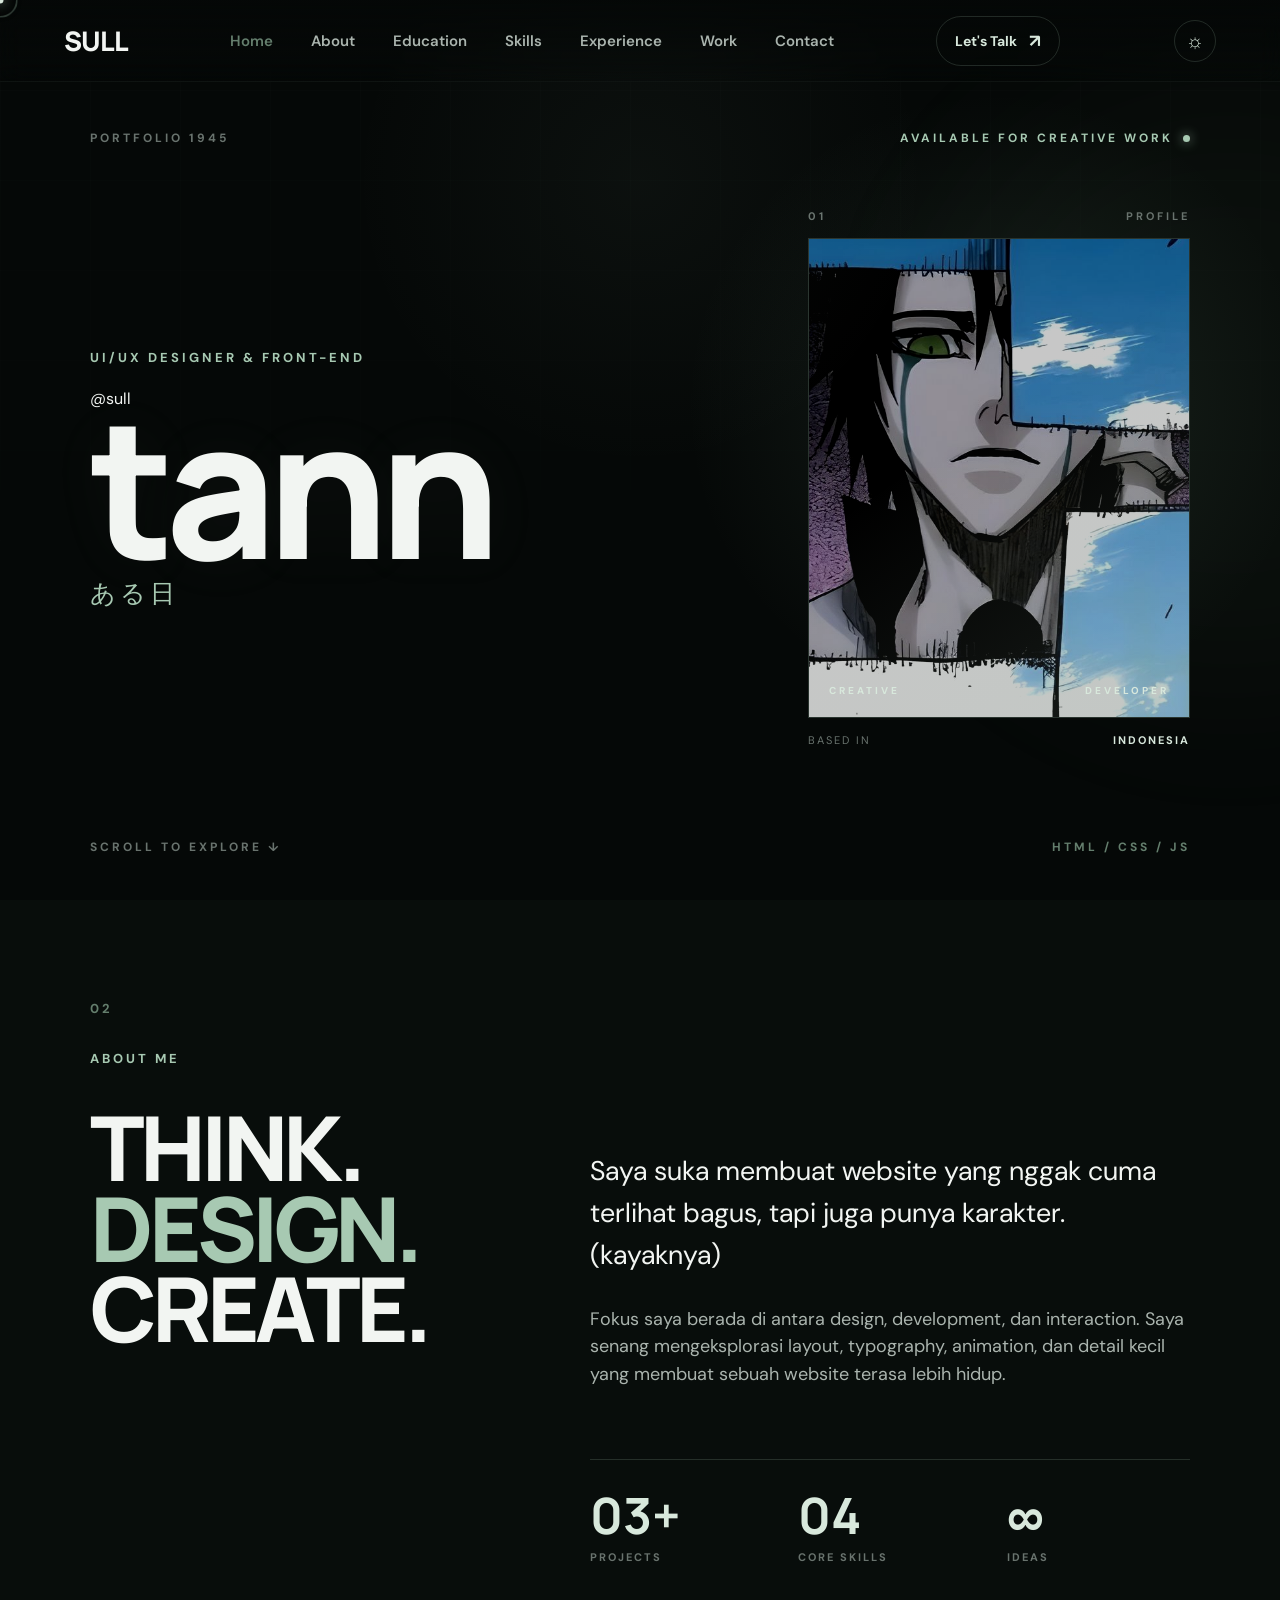
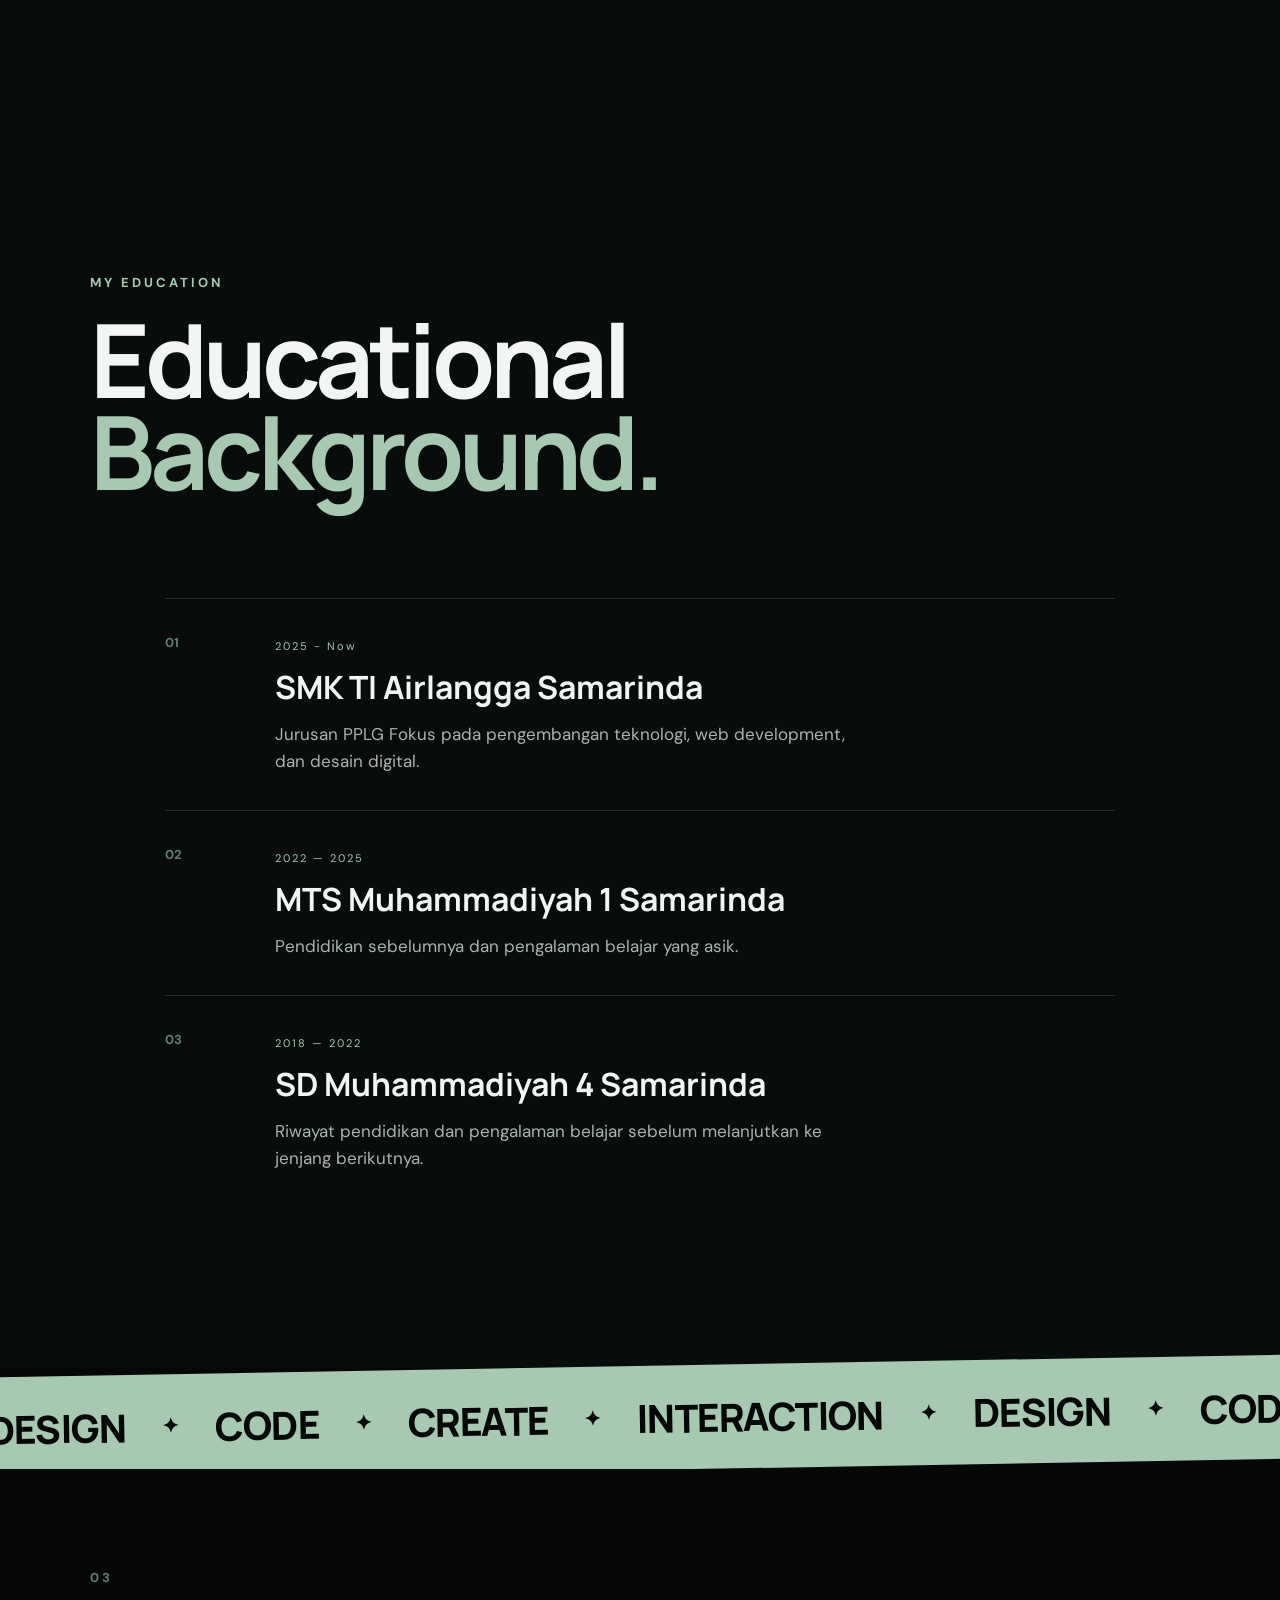
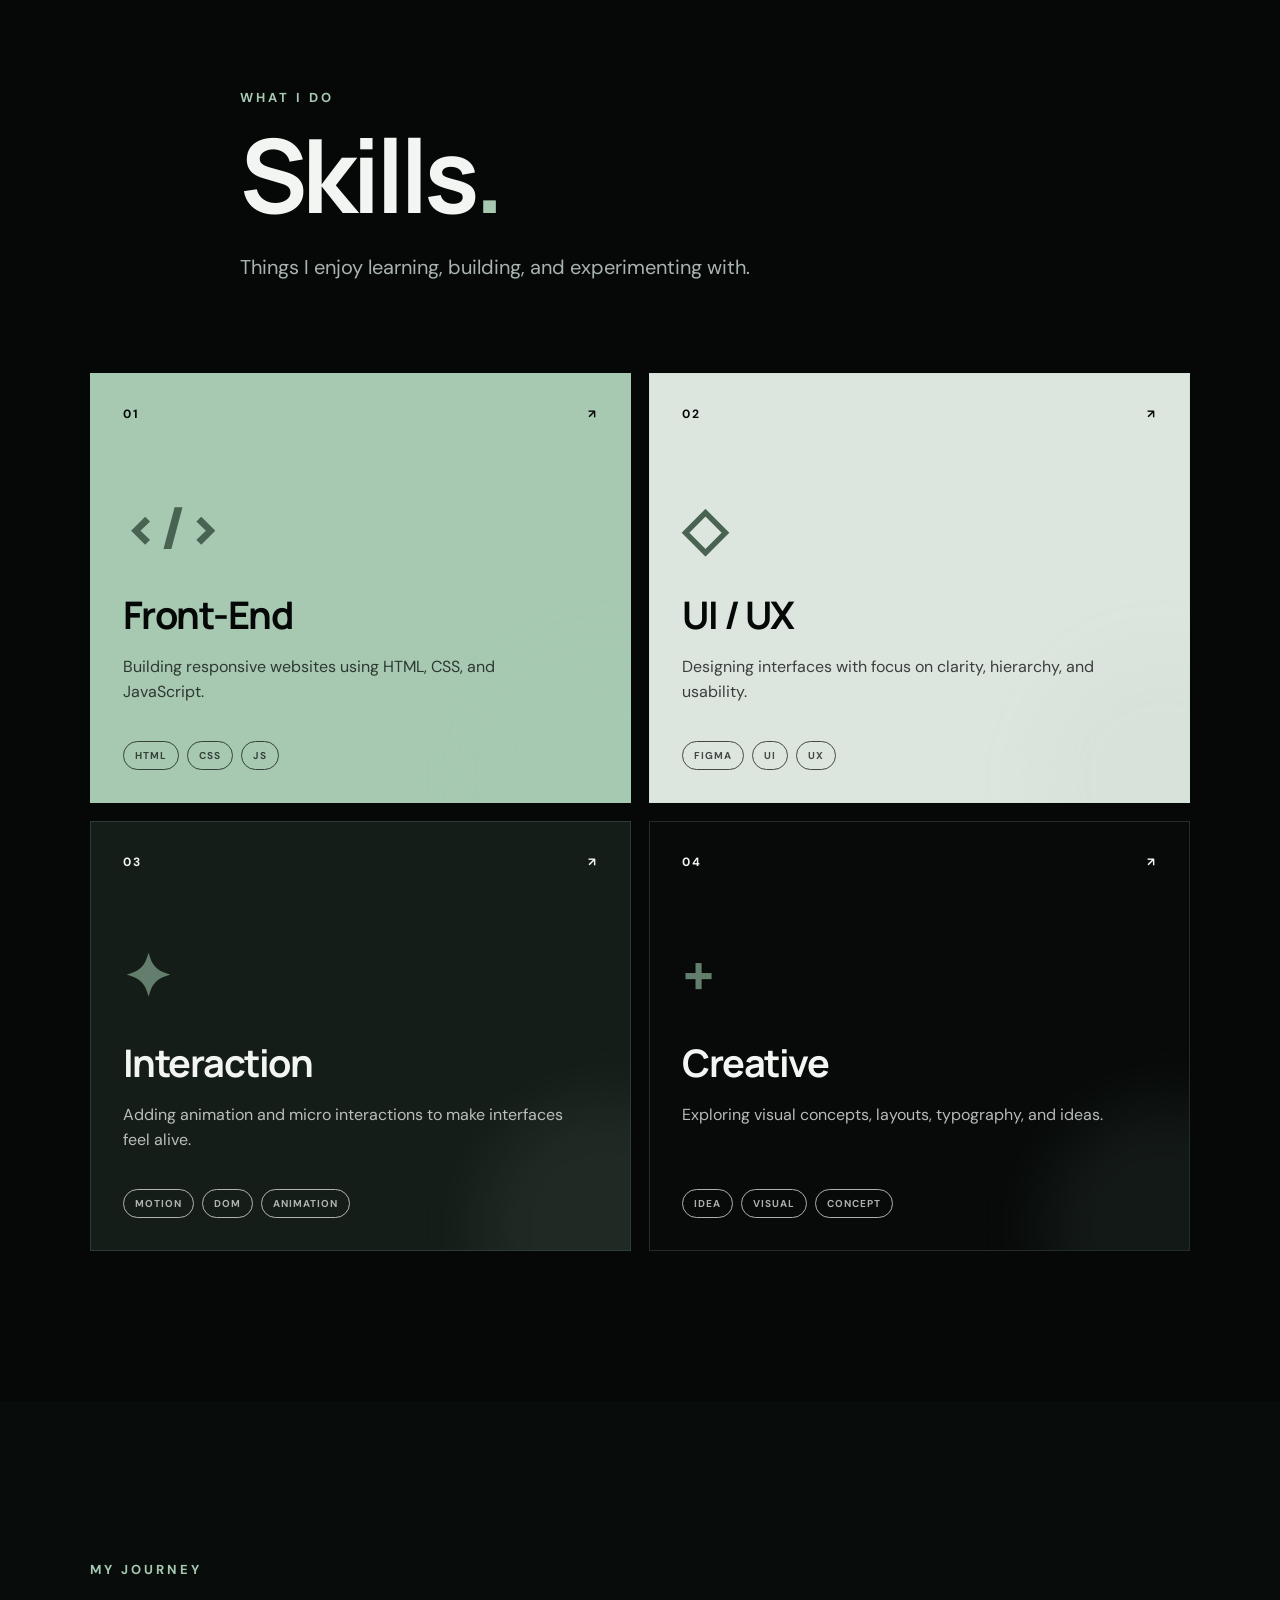
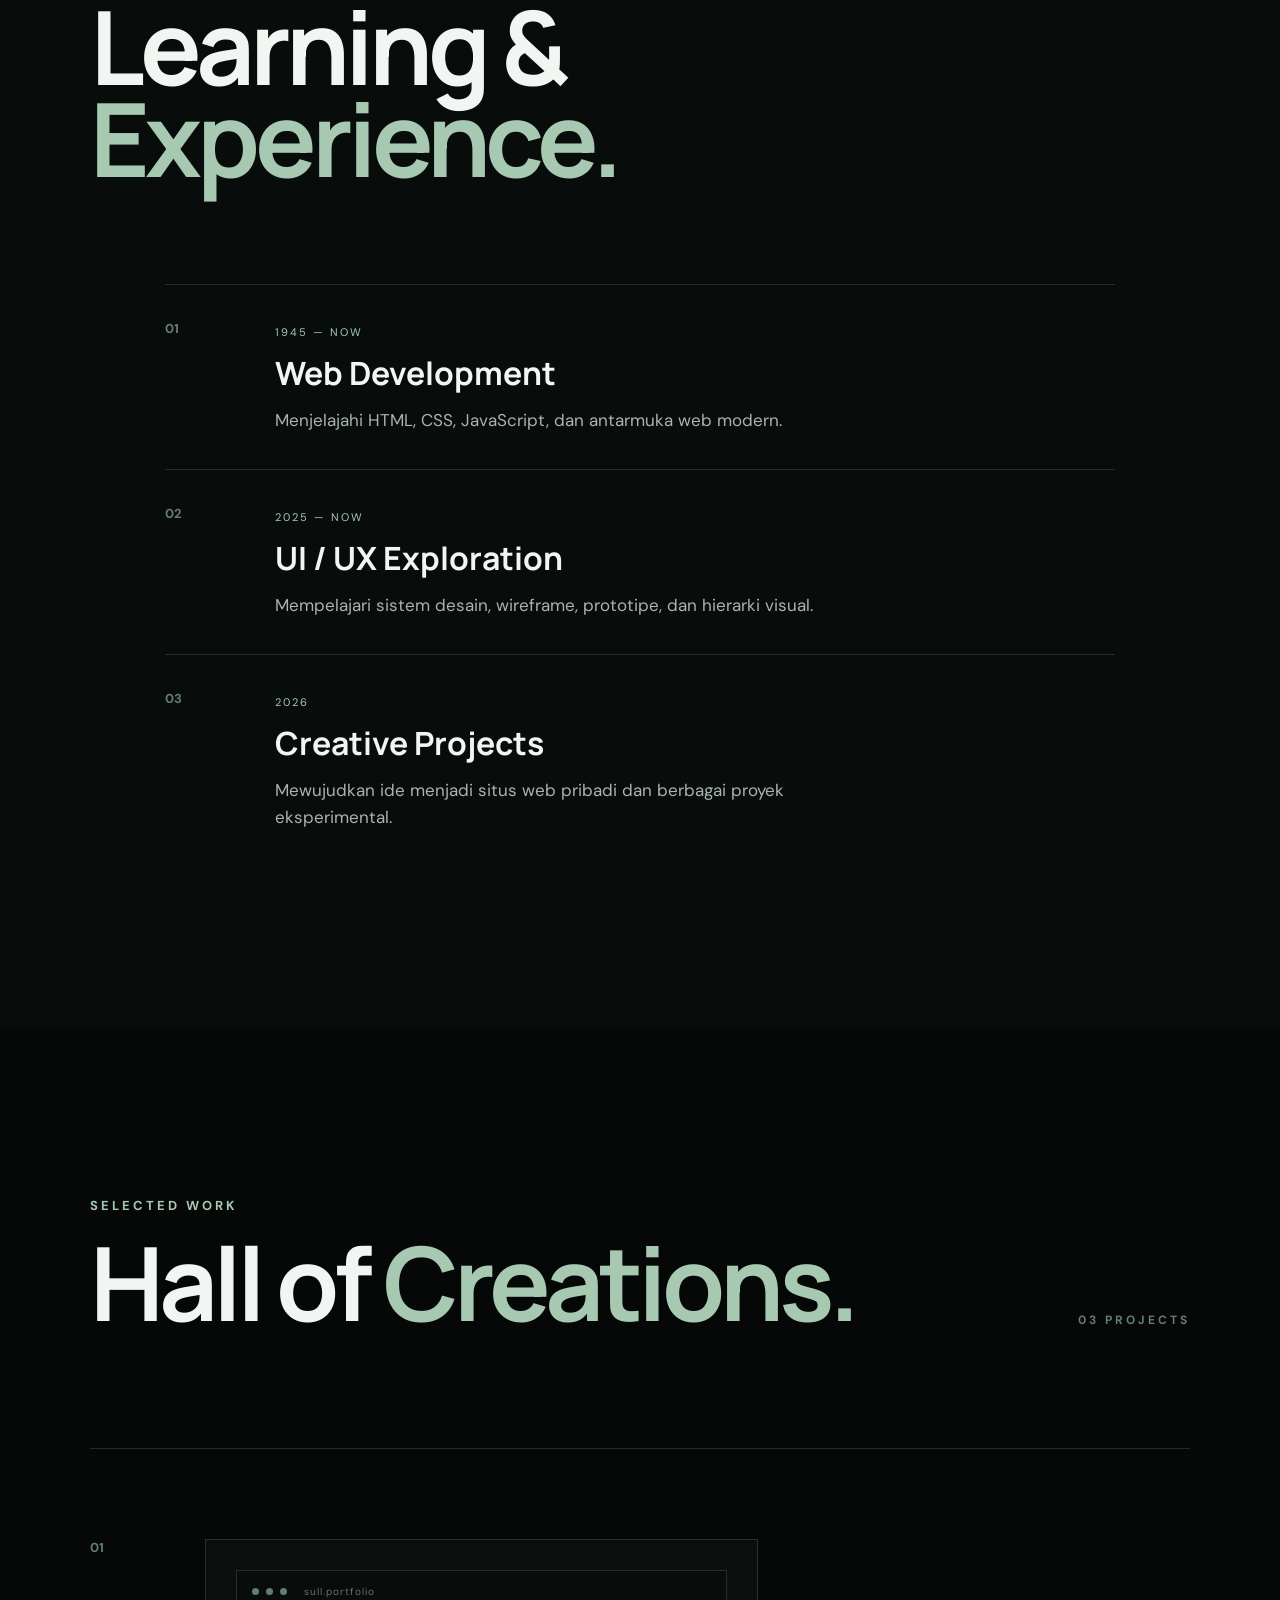
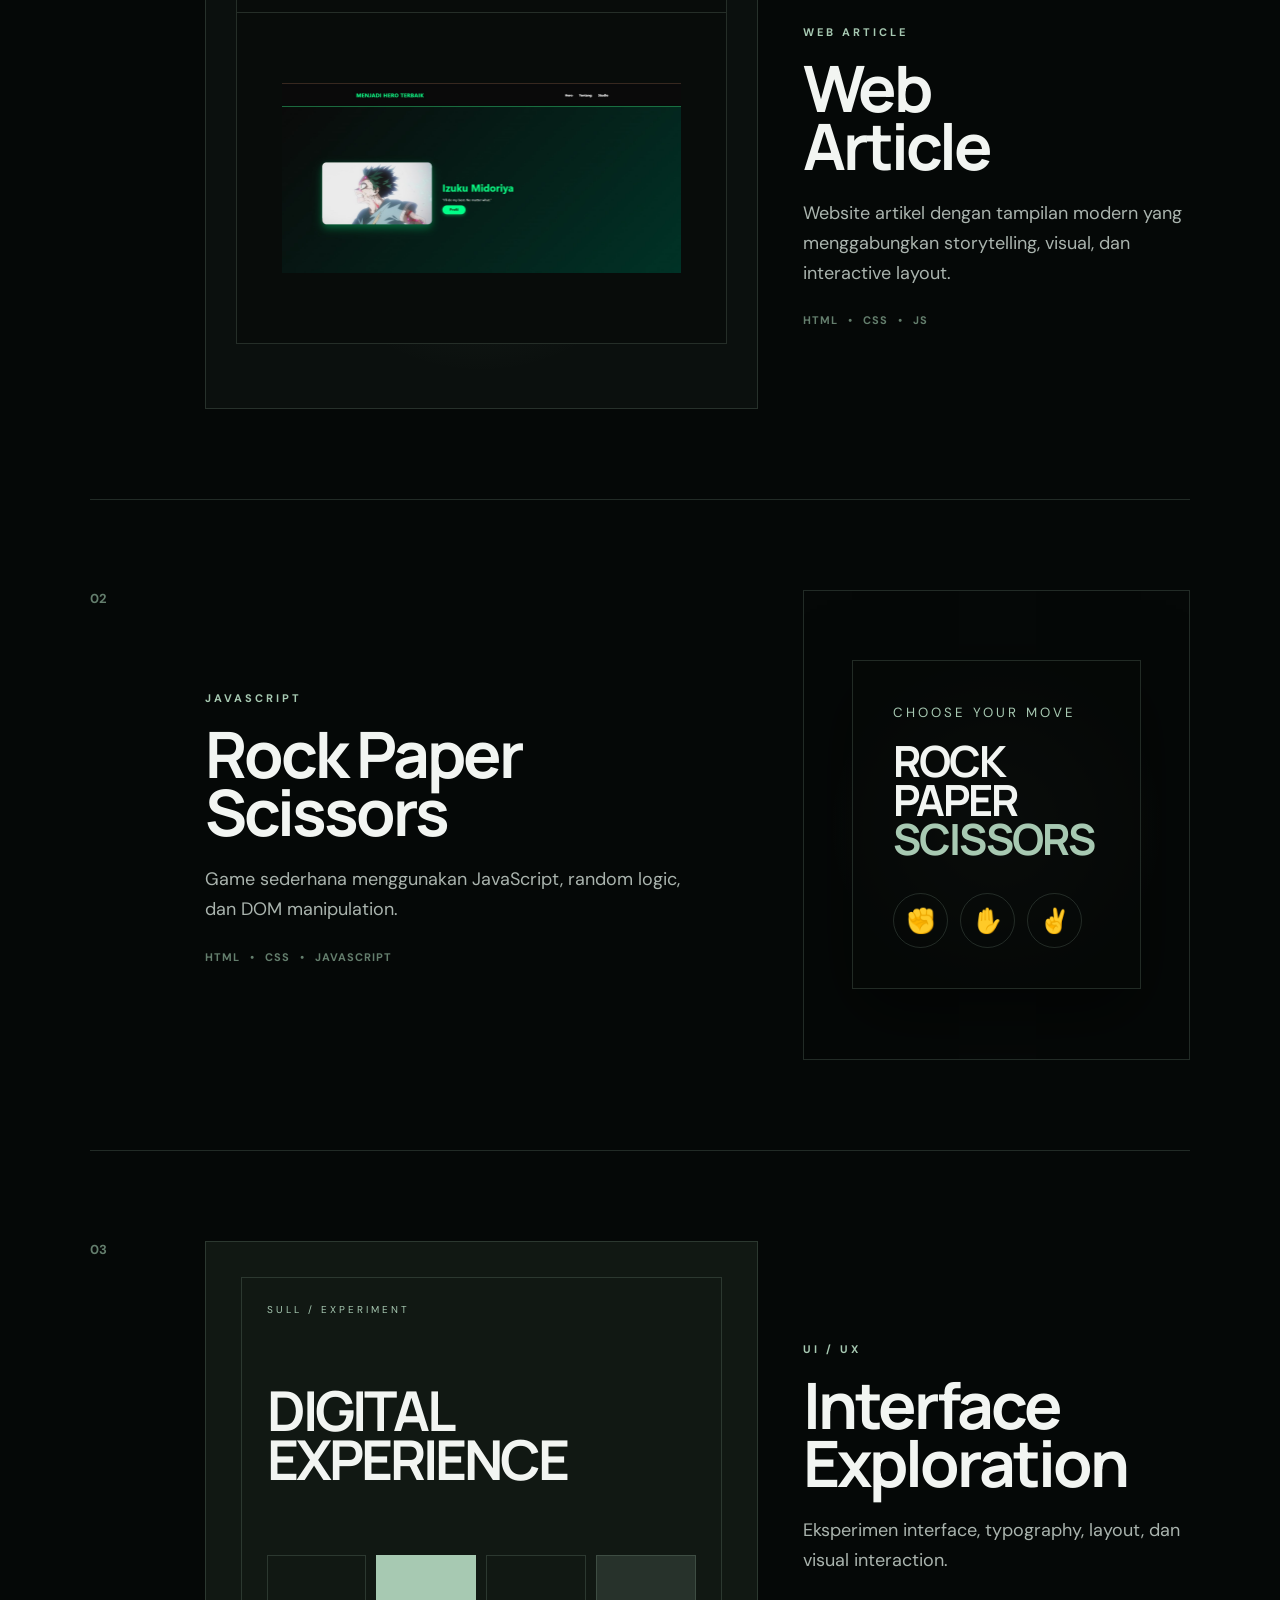
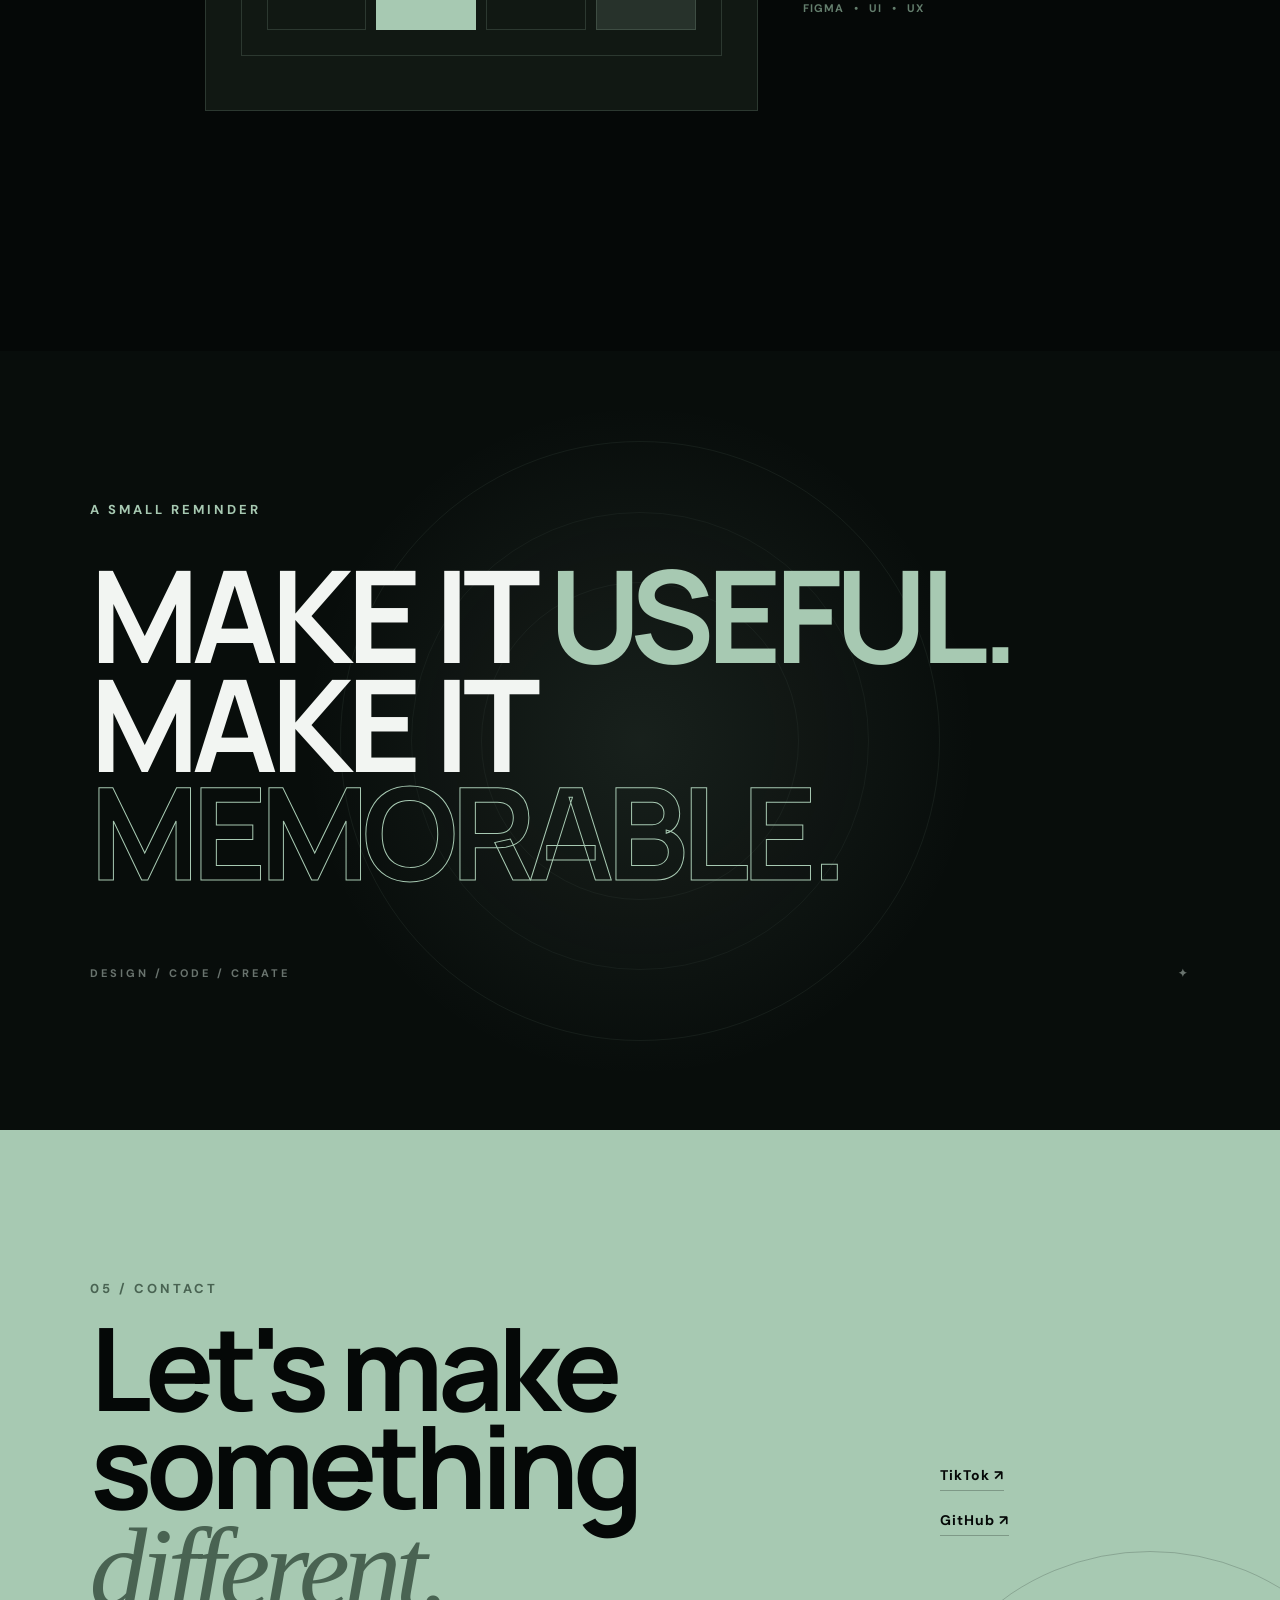
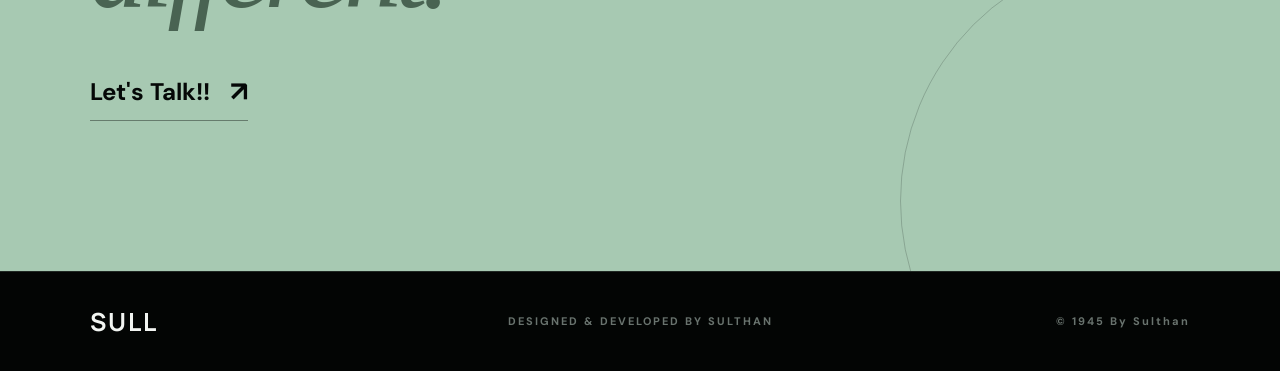
==== index.html @ ec725910 "first commit" ====
<!DOCTYPE html>
<html lang="id">
<head>
    <meta charset="UTF-8">
    <meta name="viewport" content="width=device-width, initial-scale=1.0">

    <title>SULL — Creative Portfolio</title>

    <link rel="stylesheet" href="style.css">

    <link rel="preconnect" href="https://fonts.googleapis.com">
    <link rel="preconnect" href="https://fonts.gstatic.com" crossorigin>

    <link
        href="https://fonts.googleapis.com/css2?family=DM+Sans:wght@400;500;600;700&family=Manrope:wght@500;600;700;800&display=swap"
        rel="stylesheet"
    >
</head>

<body>

    <!-- CURSOR -->
    <div class="cursor"></div>
    <div class="cursor-ring"></div>


    <!-- NAVBAR -->
    <header class="navbar">

        <a href="#home" class="logo">
            SULL<span></span>
        </a>

        <nav>
            <a href="#home">Home</a>
            <a href="#about">About</a>
            <a href="#education">Education</a>
            <a href="#skills">Skills</a>
            <a href="#experience">Experience</a>
            <a href="#work">Work</a>
            <a href="#contact">Contact</a>
        </nav>

        <a href="#contact" class="nav-button">
            Let's Talk <span>↗</span>
        </a>

        <button class="theme-button" id="themeButton" aria-label="Toggle light mode">
            ☼
        </button>

        <button class="menu-button" id="menuButton">
            <span></span>
            <span></span>
        </button>

    </header>


    <main>

        <!-- =====================================
             HERO
        ====================================== -->

        <section class="hero" id="home">

            <div class="hero-grid"></div>

            <div class="hero-top">

                <span>PORTFOLIO 1945</span>

                <span class="hero-status">
                    AVAILABLE FOR CREATIVE WORK
                    <i></i>
                </span>

            </div>


            <div class="hero-content">

                <div class="hero-copy">

                    <p class="eyebrow reveal">
                        UI/UX DESIGNER & FRONT-END
                    </p>

                    <p class="username reveal">
                        @sull
                    </p>

                    <h1 class="hero-title reveal">
                        tann
                    </h1>

                    <div class="hero-description reveal">

                        <div class="hero-bio">
                            <span>ある日</span>
                        </div>

                    </div>

                </div>


                <!-- PROFILE -->

                <div class="profile-area reveal">

                    <div class="profile-label">
                        <span>01</span>
                        <span>PROFILE</span>
                    </div>

                    <div class="profile-frame">

                        <div class="profile-glow"></div>

                        <img
                            src="Ulquiora - light.jpg"
                            alt="Foto profil SULL"
                        >

                        <div class="profile-overlay">
                            <span>CREATIVE</span>
                            <span>DEVELOPER</span>
                        </div>

                    </div>

                    <div class="profile-info">

                        <span>BASED IN</span>

                        <strong>
                            INDONESIA
                        </strong>

                    </div>

                </div>

            </div>


            <div class="hero-bottom">

                <div class="scroll-text">
                    SCROLL TO EXPLORE ↓
                </div>

                <div class="hero-tools">
                    HTML / CSS / JS
                </div>

            </div>

        </section>


        <!-- =====================================
             ABOUT
        ====================================== -->

        <section class="about section" id="about">

            <div class="section-number">
                02
            </div>

            <div class="about-left reveal">

                <p class="label">
                    ABOUT ME
                </p>

                <div class="about-big">
                THINK.
                <br>
                <span>DESIGN.</span>
                <br>
                CREATE.
                </div>

            </div>


            <div class="about-right">

                <p class="about-text reveal">
                    Saya suka membuat website yang
                    nggak cuma terlihat bagus, tapi juga
                    punya karakter. (kayaknya)
                </p>

                <p class="about-text muted reveal">
                    Fokus saya berada di antara design,
                    development, dan interaction.
                    Saya senang mengeksplorasi layout,
                    typography, animation, dan detail
                    kecil yang membuat sebuah website
                    terasa lebih hidup.
                </p>


                <div class="stats reveal">

                    <div class="stat">
                        <strong>03+</strong>
                        <span>PROJECTS</span>
                    </div>

                    <div class="stat">
                        <strong>04</strong>
                        <span>CORE SKILLS</span>
                    </div>

                    <div class="stat">
                        <strong>∞</strong>
                        <span>IDEAS</span>
                    </div>

                </div>

            </div>

        </section>


        <!-- =====================================
             EDUCATION
        ====================================== -->

        <section class="experience education" id="education">

            <div class="experience-title reveal">

                <p class="label">
                    MY EDUCATION
                </p>

                <h2>
                    Educational
                    <em>Background.</em>
                </h2>

            </div>


            <div class="timeline">

                <div class="timeline-item reveal">

                    <span>01</span>

                    <div>

                        <small>2025 - Now</small>

                        <h3>
                            SMK TI Airlangga Samarinda
                        </h3>

                        <p>
                            Jurusan PPLG
                            Fokus pada pengembangan teknologi,
                            web development, dan desain digital.
                        </p>

                    </div>

                </div>


                <div class="timeline-item reveal">

                    <span>02</span>

                    <div>

                        <small>2022 — 2025</small>

                        <h3>
                            MTS Muhammadiyah 1 Samarinda
                        </h3>

                        <p>
                            Pendidikan sebelumnya dan
                            pengalaman belajar yang asik.
                        </p>

                    </div>

                </div>


                <div class="timeline-item reveal">

                    <span>03</span>

                    <div>

                        <small>2018 — 2022</small>

                        <h3>
                            SD Muhammadiyah 4 Samarinda
                        </h3>

                        <p>
                            Riwayat pendidikan dan pengalaman
                            belajar sebelum melanjutkan ke
                            jenjang berikutnya.
                        </p>

                    </div>

                </div>

            </div>

        </section>


        <!-- =====================================
             COLOR MARQUEE
        ====================================== -->

        <section class="color-marquee">

            <div class="marquee-track">

                <span>DESIGN</span>
                <b>✦</b>

                <span>CODE</span>
                <b>✦</b>

                <span>CREATE</span>
                <b>✦</b>

                <span>INTERACTION</span>
                <b>✦</b>

                <span>DESIGN</span>
                <b>✦</b>

                <span>CODE</span>
                <b>✦</b>

                <span>CREATE</span>
                <b>✦</b>

            </div>

        </section>


        <!-- =====================================
             SKILLS
        ====================================== -->

        <section class="skills section" id="skills">

            <div class="section-number">
                03
            </div>

            <div class="skills-heading reveal">

                <p class="label">
                    WHAT I DO
                </p>

                <h2>
                    Skills<span>.</span>
                </h2>

                <p>
                    Things I enjoy learning,
                    building, and experimenting with.
                </p>

            </div>


            <div class="skills-grid">

                <article class="skill-card green reveal">

                    <div class="card-top">
                        <span>01</span>
                        <span>↗</span>
                    </div>

                    <div class="skill-icon">
                        &lt;/&gt;
                    </div>

                    <h3>
                        Front-End
                    </h3>

                    <p>
                        Building responsive websites
                        using HTML, CSS, and JavaScript.
                    </p>

                    <div class="skill-tags">
                        <span>HTML</span>
                        <span>CSS</span>
                        <span>JS</span>
                    </div>

                </article>


                <article class="skill-card cream reveal">

                    <div class="card-top">
                        <span>02</span>
                        <span>↗</span>
                    </div>

                    <div class="skill-icon">
                        ◇
                    </div>

                    <h3>
                        UI / UX
                    </h3>

                    <p>
                        Designing interfaces with focus
                        on clarity, hierarchy, and usability.
                    </p>

                    <div class="skill-tags">
                        <span>FIGMA</span>
                        <span>UI</span>
                        <span>UX</span>
                    </div>

                </article>


                <article class="skill-card grey reveal">

                    <div class="card-top">
                        <span>03</span>
                        <span>↗</span>
                    </div>

                    <div class="skill-icon">
                        ✦
                    </div>

                    <h3>
                        Interaction
                    </h3>

                    <p>
                        Adding animation and micro
                        interactions to make interfaces
                        feel alive.
                    </p>

                    <div class="skill-tags">
                        <span>MOTION</span>
                        <span>DOM</span>
                        <span>ANIMATION</span>
                    </div>

                </article>


                <article class="skill-card dark reveal">

                    <div class="card-top">
                        <span>04</span>
                        <span>↗</span>
                    </div>

                    <div class="skill-icon">
                        +
                    </div>

                    <h3>
                        Creative
                    </h3>

                    <p>
                        Exploring visual concepts,
                        layouts, typography, and ideas.
                    </p>

                    <div class="skill-tags">
                        <span>IDEA</span>
                        <span>VISUAL</span>
                        <span>CONCEPT</span>
                    </div>

                </article>

            </div>

        </section>


        <!-- =====================================
             EXPERIENCE
        ====================================== -->

        <section class="experience" id="experience">

            <div class="experience-title reveal">

                <p class="label">
                    MY JOURNEY
                </p>

                <h2>
                    Learning &
                    <em>Experience.</em>
                </h2>

            </div>


            <div class="timeline">

                <div class="timeline-item reveal">

                    <span>01</span>

                    <div>

                        <small>1945 — NOW</small>

                        <h3>
                            Web Development
                        </h3>

                        <p>
                            Menjelajahi HTML, CSS, JavaScript, dan antarmuka web modern.
                            
                        
                        </p>

                    </div>

                </div>


                <div class="timeline-item reveal">

                    <span>02</span>

                    <div>

                        <small>2025 — NOW</small>

                        <h3>
                            UI / UX Exploration
                        </h3>

                        <p>
                            Mempelajari sistem desain, wireframe, prototipe, dan hierarki visual.
                            
                            
                        </p>

                    </div>

                </div>


                <div class="timeline-item reveal">

                    <span>03</span>

                    <div>

                        <small>2026</small>

                        <h3>
                            Creative Projects
                        </h3>

                        <p>
                            Mewujudkan ide menjadi situs web pribadi dan berbagai proyek eksperimental.
                    
                        </p>

                    </div>

                </div>

            </div>

        </section>


        <!-- =====================================
             WORK
        ====================================== -->

        <section class="work section" id="work">

            <div class="work-heading reveal">

                <div>

                    <p class="label">
                        SELECTED WORK
                    </p>

                    <h2>
                        Hall of
                        <em>Creations.</em>
                    </h2>

                </div>

                <span class="work-count">
                    03 PROJECTS
                </span>

            </div>


            <!-- PROJECT 01 -->

            <article class="project project-one reveal">

                <div class="project-number">
                    01
                </div>


                <div class="project-preview portfolio-preview">

                    <div class="browser">

                        <div class="browser-bar">

                            <i></i>
                            <i></i>
                            <i></i>

                            <span>
                                sull.portfolio
                            </span>

                        </div>


                        <!-- FOTO / SCREENSHOT PROJECT -->

                        <div class="browser-content">

                            <img
                                src="deku.jpeg"
                                alt="Preview Personal Portfolio"
                                class="project-image"
                            >

                        </div>

                    </div>

                </div>


                <div class="project-detail">

                    <span>
                    WEB ARTICLE
                </span>

                <h3>
                    Web
                    <br>
                    Article
                </h3>

                <p>
                    Website artikel dengan tampilan
                    modern yang menggabungkan
                    storytelling, visual, dan
                    interactive layout.
                </p>

                    <div class="project-tech">
                        HTML
                        <span>•</span>
                        CSS
                        <span>•</span>
                        JS
                    </div>

                    

                </div>

            </article>


            <!-- PROJECT 02 -->

            <article class="project project-two reveal">

                <div class="project-number">
                    02
                </div>


                <div class="project-detail">

                    <span>
                        JAVASCRIPT
                    </span>

                    <h3>
                        Rock Paper
                        <br>
                        Scissors
                    </h3>

                    <p>
                        Game sederhana menggunakan
                        JavaScript, random logic,
                        dan DOM manipulation.
                    </p>

                    <div class="project-tech">
                        HTML
                        <span>•</span>
                        CSS
                        <span>•</span>
                        JAVASCRIPT
                    </div>

                    

                </div>


                <div class="project-preview rps-preview">

                    <div class="rps-card">

                        <small>
                            CHOOSE YOUR MOVE
                        </small>

                        <h4>
                            ROCK<br>
                            PAPER<br>
                            <span>SCISSORS</span>
                        </h4>

                        <div class="rps-buttons">
                            <b>✊</b>
                            <b>✋</b>
                            <b>✌</b>
                        </div>

                    </div>

                </div>

            </article>


            <!-- PROJECT 03 -->

            <article class="project project-three reveal">

                <div class="project-number">
                    03
                </div>


                <div class="project-preview ui-preview">

                    <div class="fake-ui">

                        <div class="fake-ui-top">
                            SULL / EXPERIMENT
                        </div>

                        <h4>
                            DIGITAL
                            <br>
                            EXPERIENCE
                        </h4>

                        <div class="fake-ui-grid">
                            <i></i>
                            <i></i>
                            <i></i>
                            <i></i>
                        </div>

                    </div>

                </div>


                <div class="project-detail">

                    <span>
                        UI / UX
                    </span>

                    <h3>
                        Interface
                        <br>
                        Exploration
                    </h3>

                    <p>
                        Eksperimen interface,
                        typography, layout,
                        dan visual interaction.
                    </p>

                    <div class="project-tech">
                        FIGMA
                        <span>•</span>
                        UI
                        <span>•</span>
                        UX
                    </div>

                    
                </div>

            </article>

        </section>


        <!-- =====================================
             STATEMENT
        ====================================== -->

        <section class="statement">

            <div class="statement-shape"></div>

            <p class="label reveal">
                A SMALL REMINDER
            </p>

            <h2 class="reveal">

                MAKE IT
                <span>USEFUL.</span>

                <br>

                MAKE IT
                <strong>MEMORABLE.</strong>

            </h2>


            <div class="statement-bottom reveal">

                <span>
                    DESIGN / CODE / CREATE
                </span>

                <span>
                    ✦
                </span>

            </div>

        </section>


        <!-- =====================================
             CONTACT
        ====================================== -->

        <section class="contact" id="contact">

            <div class="contact-orb"></div>

            <div class="contact-content reveal">

                <p class="label">
                    05 / CONTACT
                </p>

                <h2>
                    Let's make
                    <br>
                    something
                    <em>different.</em>
                </h2>

                <a
                    href="mailto:panencoklat1619@email.com"
                    class="email-link"
                >
                    Let's Talk!!
                    <span>↗</span>
                </a>

            </div>


            <div class="contact-side">

                <a
                    href="https://www.tiktok.com/@.tnzz4?is_from_webapp=1&sender_device=pc"
                    target="_blank"
                    rel="noopener noreferrer"
                >
                    TikTok ↗
                </a>

                <a
                    href="https://github.com/sull07-alt"
                    target="_blank"
                    rel="noopener noreferrer"
                >
                    GitHub ↗
                </a>

            </div>

        </section>

    </main>


    <!-- =====================================
         FOOTER
    ====================================== -->

    <footer>

        <div class="footer-logo">
            SULL<span></span>
        </div>

        <div>
            DESIGNED & DEVELOPED BY SULTHAN 
        </div>

        <div>
            © 1945 By Sulthan
        </div>

    </footer>


    <script src="script.js"></script>

</body>
</html>
---- style.css ----
/* =========================================================
   SULL. — ULQUIORRA THEME
   BLACK / PALE GREEN / WHITE
========================================================= */

@import url('https://fonts.googleapis.com/css2?family=DM+Sans:wght@400;500;600;700&family=Manrope:wght@500;600;700;800&display=swap');

:root {
    --black: #050807;
    --black-2: #080d0b;
    --black-3: #0d1411;

    --green: #a7c9b2;
    --green-light: #d8e8dc;
    --green-dark: #647e6d;

    --white: #f2f5f2;
    --grey: #aab4ae;
    --grey-dark: #69736e;

    --line: rgba(167, 201, 178, 0.18);

    --serif: Georgia, "Times New Roman", serif;
    --sans: "DM Sans", sans-serif;
    --display: "Manrope", sans-serif;
}


/* =========================================================
   RESET
========================================================= */

* {
    margin: 0;
    padding: 0;
    box-sizing: border-box;
}

html {
    scroll-behavior: smooth;
}

body {
    background: var(--black);
    color: var(--white);
    font-family: var(--sans);
    overflow-x: hidden;
}

a {
    color: inherit;
    text-decoration: none;
}

button {
    font: inherit;
}

::selection {
    background: var(--green);
    color: var(--black);
}


/* =========================================================
   BODY ATMOSPHERE
========================================================= */

body::before {
    content: "";
    position: fixed;
    inset: 0;
    pointer-events: none;
    z-index: 999;

    background:
        radial-gradient(
            circle at 50% 20%,
            rgba(167, 201, 178, 0.045),
            transparent 30%
        );

    mix-blend-mode: screen;
}


/* =========================================================
   CUSTOM CURSOR
========================================================= */

.cursor {
    position: fixed;
    width: 7px;
    height: 7px;

    background: var(--green-light);

    border-radius: 50%;

    transform: translate(-50%, -50%);

    pointer-events: none;
    z-index: 9999;

    box-shadow:
        0 0 12px rgba(167, 201, 178, 0.8),
        0 0 30px rgba(167, 201, 178, 0.3);
}

.cursor-ring {
    position: fixed;

    width: 35px;
    height: 35px;

    border: 1px solid rgba(167, 201, 178, 0.55);

    border-radius: 50%;

    transform: translate(-50%, -50%);

    pointer-events: none;
    z-index: 9998;

    transition:
        width 0.35s ease,
        height 0.35s ease,
        border-color 0.35s ease;

    backdrop-filter: blur(2px);
}


/* =========================================================
   NAVBAR
========================================================= */

.navbar {
    position: fixed;

    top: 0;
    left: 0;

    width: 100%;

    height: 82px;

    padding: 0 5vw;

    display: flex;
    align-items: center;
    justify-content: space-between;

    z-index: 1000;

    background:
        linear-gradient(
            to bottom,
            rgba(5, 8, 7, 0.94),
            rgba(5, 8, 7, 0)
        );

    border-bottom: 1px solid rgba(167, 201, 178, 0.06);

    backdrop-filter: blur(12px);
}

.logo {
    font-family: var(--display);

    font-size: 27px;
    font-weight: 800;

    letter-spacing: -1px;
}

.logo span,
.footer-logo span {
    color: var(--green);
}

.navbar nav {
    display: flex;
    gap: 38px;
}

.navbar nav a {
    position: relative;

    font-size: 15px;
    font-weight: 600;

    color: var(--grey);

    transition:
        color 0.3s ease;
}

.navbar nav a::after {
    content: "";

    position: absolute;

    left: 0;
    bottom: -8px;

    width: 0;
    height: 1px;

    background: var(--green);

    transition: width 0.3s ease;
}

.navbar nav a:hover {
    color: var(--green-light);
}

.navbar nav a:hover::after {
    width: 100%;
}

.nav-button {
    display: flex;
    align-items: center;
    gap: 12px;

    padding: 12px 18px;

    border: 1px solid var(--line);

    border-radius: 999px;

    font-size: 14px;
    font-weight: 700;

    color: var(--green-light);

    transition:
        background 0.3s ease,
        border-color 0.3s ease,
        transform 0.3s ease;
}

.nav-button:hover {
    background: rgba(167, 201, 178, 0.08);
    border-color: rgba(167, 201, 178, 0.45);

    transform: translateY(-2px);
}

.nav-button span {
    font-size: 18px;
}

.menu-button {
    display: none;

    width: 42px;
    height: 42px;

    border: 1px solid var(--line);
    border-radius: 50%;

    background: transparent;

    cursor: pointer;
}

.menu-button span {
    display: block;

    width: 17px;
    height: 1px;

    margin: 5px auto;

    background: var(--green-light);
}


/* =========================================================
   GLOBAL SECTION
========================================================= */

.section {
    position: relative;

    padding: 150px 7vw;
}

.section-number {
    position: absolute;

    top: 100px;
    left: 7vw;

    font-size: 13px;
    font-weight: 700;

    letter-spacing: 3px;

    color: var(--green-dark);
}


/* =========================================================
   HERO
========================================================= */

.hero {
    position: relative;

    min-height: 100vh;

    padding: 130px 7vw 45px;

    display: flex;
    flex-direction: column;
    justify-content: space-between;

    overflow: hidden;

    background:
        radial-gradient(
            circle at 78% 45%,
            rgba(127, 170, 143, 0.13),
            transparent 28%
        ),
        var(--black);
}

.hero::before {
    content: "";

    position: absolute;

    width: 600px;
    height: 600px;

    right: -250px;
    top: 10%;

    border-radius: 50%;

    background: rgba(145, 190, 158, 0.04);

    filter: blur(80px);
}

.hero-grid {
    position: absolute;

    inset: 0;

    opacity: 0.22;

    background-image:
        linear-gradient(
            rgba(167, 201, 178, 0.07) 1px,
            transparent 1px
        ),
        linear-gradient(
            90deg,
            rgba(167, 201, 178, 0.07) 1px,
            transparent 1px
        );

    background-size: 90px 90px;

    mask-image:
        linear-gradient(
            to bottom,
            black,
            transparent 80%
        );

    pointer-events: none;
}

.hero-top,
.hero-bottom {
    position: relative;

    display: flex;
    justify-content: space-between;
    align-items: center;

    z-index: 2;
}

.hero-top {
    font-size: 12px;
    font-weight: 700;

    letter-spacing: 3px;

    color: var(--grey-dark);
}

.hero-status {
    display: flex;
    align-items: center;
    gap: 10px;

    color: var(--green);
}

.hero-status i {
    width: 7px;
    height: 7px;

    border-radius: 50%;

    background: var(--green);

    box-shadow:
        0 0 12px rgba(167, 201, 178, 0.8);

    animation: pulse 2s infinite;
}

@keyframes pulse {
    0%,
    100% {
        opacity: 1;
        transform: scale(1);
    }

    50% {
        opacity: 0.4;
        transform: scale(0.7);
    }
}


/* =========================================================
   HERO CONTENT
========================================================= */

.hero-content {
    position: relative;

    display: grid;

    grid-template-columns:
        minmax(0, 1.25fr)
        minmax(320px, 0.75fr);

    align-items: center;

    gap: 80px;

    z-index: 2;
}

.eyebrow,
.label {
    font-size: 13px;
    font-weight: 700;

    letter-spacing: 3px;

    color: var(--green);

    margin-bottom: 22px;
}

.hero-title {
    font-family: var(--display);

    font-size: clamp(100px, 15vw, 220px);

    line-height: 0.8;

    letter-spacing: -10px;

    font-weight: 800;

    color: var(--white);

    text-shadow:
        0 0 60px rgba(167, 201, 178, 0.05);
}

.hero-title span {
    display: inline-block;

    width: 20px;
    height: 20px;

    margin-left: 10px;

    border-radius: 50%;

    background: var(--green);

    box-shadow:
        0 0 25px rgba(167, 201, 178, 0.5);
}

.hero-description {
    margin-top: 50px;

    display: flex;
    align-items: center;
    gap: 55px;
}

.hero-description p {
    max-width: 480px;

    font-size: 21px;
    line-height: 1.65;

    color: var(--grey);
}

.round-arrow {
    width: 105px;
    height: 105px;

    flex-shrink: 0;

    border: 1px solid var(--line);

    border-radius: 50%;

    display: flex;
    align-items: center;
    justify-content: center;

    flex-direction: column;

    color: var(--green-light);

    transition:
        background 0.4s ease,
        transform 0.4s ease,
        border-color 0.4s ease;
}

.round-arrow span {
    font-size: 10px;

    letter-spacing: 2px;

    text-align: center;

    line-height: 1.4;
}

.round-arrow {
    font-size: 25px;
}

.round-arrow:hover {
    background: var(--green);
    border-color: var(--green);

    color: var(--black);

    transform: rotate(12deg) scale(1.05);
}


/* =========================================================
   PROFILE
========================================================= */

.profile-area {
    position: relative;

    max-width: 420px;

    justify-self: end;
}

.profile-label {
    display: flex;
    justify-content: space-between;

    margin-bottom: 15px;

    font-size: 11px;
    font-weight: 700;

    letter-spacing: 3px;

    color: var(--grey-dark);
}

.profile-frame {
    position: relative;

    width: 100%;
    height: 480px;

    overflow: hidden;

    border: 1px solid var(--line);

    background: var(--black-3);
}

.profile-frame::before {
    content: "";

    position: absolute;
    inset: 0;

    z-index: 2;

    background:
        linear-gradient(
            145deg,
            transparent 40%,
            rgba(167, 201, 178, 0.14)
        );

    pointer-events: none;
}

.profile-glow {
    position: absolute;

    width: 230px;
    height: 230px;

    left: 50%;
    top: 50%;

    transform: translate(-50%, -50%);

    background: rgba(167, 201, 178, 0.16);

    filter: blur(70px);
}

.profile-frame img {
    width: 100%;
    height: 100%;

    object-fit: cover;

    filter:
        grayscale(20%)
        contrast(1.08)
        brightness(0.78);

    transition:
        transform 0.7s ease,
        filter 0.7s ease;
}

.profile-frame:hover img {
    transform: scale(1.04);

    filter:
        grayscale(0%)
        contrast(1.05)
        brightness(0.9);
}

.profile-overlay {
    position: absolute;

    bottom: 20px;
    left: 20px;

    right: 20px;

    display: flex;
    justify-content: space-between;

    z-index: 3;

    font-size: 10px;
    font-weight: 700;

    letter-spacing: 3px;

    color: var(--green-light);
}

.profile-info {
    display: flex;
    justify-content: space-between;

    margin-top: 15px;

    font-size: 11px;

    letter-spacing: 2px;

    color: var(--grey-dark);
}

.profile-info strong {
    color: var(--green-light);
}


/* =========================================================
   HERO BOTTOM
========================================================= */

.hero-bottom {
    padding-top: 30px;

    font-size: 12px;
    font-weight: 700;

    letter-spacing: 3px;

    color: var(--grey-dark);
}

.hero-tools {
    color: var(--green-dark);
}


/* =========================================================
   ABOUT
========================================================= */

.about {
    min-height: 800px;

    display: grid;

    grid-template-columns: 0.8fr 1.2fr;

    gap: 100px;

    background: var(--black-2);
}

.about-big {
    margin-top: 40px;

    font-family: var(--display);

    font-size: clamp(55px, 7vw, 110px);

    font-weight: 800;

    line-height: 0.9;

    letter-spacing: -5px;
}

.about-big span {
    color: var(--green);
}

.about-right {
    padding-top: 100px;
}

.about-text {
    max-width: 750px;

    font-size: 27px;
    line-height: 1.55;

    color: var(--white);

    margin-bottom: 30px;
}

.about-text.muted {
    max-width: 650px;

    font-size: 18px;

    color: var(--grey);
}

.stats {
    display: grid;

    grid-template-columns: repeat(3, 1fr);

    gap: 25px;

    margin-top: 70px;

    border-top: 1px solid var(--line);

    padding-top: 30px;
}

.stat strong {
    display: block;

    font-family: var(--display);

    font-size: 50px;

    color: var(--green-light);

    line-height: 1;
}

.stat span {
    display: block;

    margin-top: 10px;

    font-size: 11px;
    font-weight: 700;

    letter-spacing: 2px;

    color: var(--grey-dark);
}


/* =========================================================
   MARQUEE
========================================================= */

.color-marquee {
    overflow: hidden;

    padding: 25px 0;

    background: var(--green);

    color: var(--black);

    transform: rotate(-1deg) scale(1.02);
}

.marquee-track {
    width: max-content;

    display: flex;
    align-items: center;

    gap: 35px;

    animation: marquee 18s linear infinite;
}

.marquee-track span {
    font-family: var(--display);

    font-size: 38px;

    font-weight: 800;

    letter-spacing: -1px;
}

.marquee-track b {
    font-size: 20px;
}

@keyframes marquee {
    from {
        transform: translateX(0);
    }

    to {
        transform: translateX(-50%);
    }
}


/* =========================================================
   SKILLS
========================================================= */

.skills {
    background: var(--black);
}

.skills-heading {
    max-width: 800px;

    margin:
        70px
        auto
        90px;
}

.skills-heading h2,
.work-heading h2 {
    font-family: var(--display);

    font-size: clamp(65px, 8vw, 120px);

    line-height: 0.9;

    letter-spacing: -5px;
}

.skills-heading h2 span {
    color: var(--green);
}

.skills-heading > p:last-child {
    max-width: 550px;

    margin-top: 30px;

    font-size: 20px;
    line-height: 1.6;

    color: var(--grey);
}

.skills-grid {
    display: grid;

    grid-template-columns:
        repeat(2, minmax(0, 1fr));

    gap: 18px;
}

.skill-card {
    position: relative;

    min-height: 430px;

    padding: 32px;

    border: 1px solid var(--line);

    overflow: hidden;

    transition:
        transform 0.4s ease,
        border-color 0.4s ease;
}

.skill-card::before {
    content: "";

    position: absolute;

    width: 250px;
    height: 250px;

    right: -100px;
    bottom: -100px;

    border-radius: 50%;

    background: rgba(167, 201, 178, 0.08);

    filter: blur(30px);

    transition: transform 0.5s ease;
}

.skill-card:hover {
    transform: translateY(-8px);

    border-color: rgba(167, 201, 178, 0.4);
}

.skill-card:hover::before {
    transform: scale(1.5);
}

.skill-card.green {
    background: var(--green);

    color: var(--black);

    border-color: var(--green);
}

.skill-card.cream {
    background: #dce5de;

    color: var(--black);
}

.skill-card.grey {
    background: #151d19;

    color: var(--white);
}

.skill-card.dark {
    background: #070a09;

    color: var(--white);
}

.card-top {
    display: flex;
    justify-content: space-between;

    font-size: 12px;
    font-weight: 700;

    letter-spacing: 2px;
}

.skill-icon {
    margin-top: 70px;

    font-family: var(--display);

    font-size: 58px;
    font-weight: 800;

    color: var(--green-dark);
}

.skill-card.green .skill-icon,
.skill-card.cream .skill-icon {
    color: #496352;
}

.skill-card h3 {
    margin-top: 25px;

    font-family: var(--display);

    font-size: 38px;

    letter-spacing: -1.5px;
}

.skill-card p {
    max-width: 440px;

    margin-top: 14px;

    font-size: 17px;

    line-height: 1.55;

    opacity: 0.75;
}

.skill-tags {
    position: absolute;

    bottom: 30px;
    left: 32px;

    display: flex;

    gap: 8px;
}

.skill-tags span {
    padding: 7px 11px;

    border: 1px solid currentColor;

    border-radius: 999px;

    font-size: 10px;

    font-weight: 700;

    letter-spacing: 1px;

    opacity: 0.7;
}


/* =========================================================
   EXPERIENCE
========================================================= */

.experience {
    padding: 160px 7vw;

    background: var(--black-2);
}

.experience-title {
    max-width: 800px;
}

.experience-title h2 {
    font-family: var(--display);

    font-size: clamp(60px, 8vw, 115px);

    line-height: 0.9;

    letter-spacing: -5px;
}

.experience-title h2 em {
    color: var(--green);

    font-style: normal;
}

.timeline {
    max-width: 950px;

    margin:
        100px
        auto
        0;
}

.timeline-item {
    display: grid;

    grid-template-columns: 80px 1fr;

    gap: 30px;

    padding: 35px 0;

    border-top: 1px solid var(--line);
}

.timeline-item > span {
    font-size: 13px;
    font-weight: 700;

    color: var(--green-dark);
}

.timeline-item small {
    font-size: 11px;

    letter-spacing: 2px;

    color: var(--green);
}

.timeline-item h3 {
    margin-top: 10px;

    font-family: var(--display);

    font-size: 32px;
}

.timeline-item p {
    max-width: 600px;

    margin-top: 12px;

    font-size: 17px;
    line-height: 1.6;

    color: var(--grey);
}


/* =========================================================
   WORK
========================================================= */

.work {
    background: var(--black);

    padding-top: 170px;
}

.work-heading {
    display: flex;

    align-items: flex-end;

    justify-content: space-between;

    margin-bottom: 120px;
}

.work-heading h2 em {
    color: var(--green);

    font-style: normal;
}

.work-count {
    font-size: 12px;
    font-weight: 700;

    letter-spacing: 3px;

    color: var(--green-dark);
}

.project {
    display: grid;

    grid-template-columns: 70px minmax(0, 1fr) minmax(320px, 0.7fr);

    align-items: center;

    gap: 45px;

    padding: 90px 0;

    border-top: 1px solid var(--line);
}

.project-number {
    align-self: start;

    font-size: 13px;
    font-weight: 700;

    color: var(--green-dark);
}

.project-preview {
    min-height: 470px;

    border: 1px solid var(--line);

    overflow: hidden;

    transition:
        border-color 0.4s ease;
}

.project-preview:hover {
    border-color: rgba(167, 201, 178, 0.45);
}


/* =========================================================
   PROJECT 01 BROWSER
========================================================= */

.portfolio-preview {
    padding: 30px;

    background:
        radial-gradient(
            circle at center,
            rgba(167, 201, 178, 0.1),
            transparent 55%
        ),
        #0b100e;
}

.browser {
    height: 100%;

    border: 1px solid var(--line);

    background: #080c0a;
}

.browser-bar {
    height: 42px;

    display: flex;
    align-items: center;

    gap: 7px;

    padding: 0 15px;

    border-bottom: 1px solid var(--line);
}

.browser-bar i {
    width: 7px;
    height: 7px;

    border-radius: 50%;

    background: var(--green-dark);
}

.browser-bar span {
    margin-left: 10px;

    font-size: 10px;

    letter-spacing: 1px;

    color: var(--grey-dark);
}

.browser-content {
    height: calc(100% - 42px);

    padding: 70px 45px;

    display: flex;
    flex-direction: column;
    justify-content: center;
}

.browser-content small {
    color: var(--green);

    letter-spacing: 3px;
}

.browser-content strong {
    margin-top: 20px;

    font-family: var(--display);

    font-size: 75px;

    letter-spacing: -5px;
}

.preview-line {
    width: 80%;

    height: 1px;

    margin-top: 30px;

    background: var(--green-dark);
}

.preview-blocks {
    display: flex;

    gap: 10px;

    margin-top: 30px;
}

.preview-blocks i {
    width: 65px;
    height: 40px;

    border: 1px solid var(--line);
}


/* =========================================================
   PROJECT 02 RPS
========================================================= */

.rps-preview {
    display: flex;

    align-items: center;
    justify-content: center;

    background:
        radial-gradient(
            circle at center,
            rgba(167, 201, 178, 0.12),
            transparent 55%
        );
}

.rps-card {
    width: 75%;

    padding: 40px;

    border: 1px solid var(--line);

    background: rgba(5, 8, 7, 0.8);

    box-shadow:
        0 25px 70px rgba(0, 0, 0, 0.5);
}

.rps-card small {
    color: var(--green);

    letter-spacing: 3px;
}

.rps-card h4 {
    margin-top: 20px;

    font-family: var(--display);

    font-size: 43px;

    line-height: 0.9;

    letter-spacing: -2px;
}

.rps-card h4 span {
    color: var(--green);
}

.rps-buttons {
    display: flex;

    gap: 12px;

    margin-top: 35px;
}

.rps-buttons b {
    width: 55px;
    height: 55px;

    display: grid;
    place-items: center;

    border: 1px solid var(--line);

    border-radius: 50%;

    font-size: 24px;

    transition:
        transform 0.3s ease,
        background 0.3s ease;
}

.rps-buttons b:hover {
    background: var(--green);

    color: var(--black);

    transform: translateY(-5px);
}


/* =========================================================
   PROJECT 03 UI
========================================================= */

.ui-preview {
    padding: 35px;

    background: #111813;
}

.fake-ui {
    height: 100%;

    padding: 25px;

    border: 1px solid var(--line);
}

.fake-ui-top {
    font-size: 10px;

    letter-spacing: 3px;

    color: var(--green);
}

.fake-ui h4 {
    margin-top: 70px;

    font-family: var(--display);

    font-size: 55px;

    line-height: 0.9;

    letter-spacing: -3px;
}

.fake-ui-grid {
    display: grid;

    grid-template-columns: repeat(4, 1fr);

    gap: 10px;

    margin-top: 70px;
}

.fake-ui-grid i {
    height: 75px;

    border: 1px solid var(--line);
}

.fake-ui-grid i:nth-child(2) {
    background: var(--green);
}

.fake-ui-grid i:nth-child(4) {
    background: rgba(167, 201, 178, 0.15);
}


/* =========================================================
   PROJECT DETAIL
========================================================= */

.project-detail > span {
    font-size: 11px;
    font-weight: 700;

    letter-spacing: 3px;

    color: var(--green);
}

.project-detail h3 {
    margin-top: 18px;

    font-family: var(--display);

    font-size: clamp(43px, 5vw, 75px);

    line-height: 0.9;

    letter-spacing: -3px;
}

.project-detail p {
    max-width: 480px;

    margin-top: 25px;

    font-size: 18px;

    line-height: 1.65;

    color: var(--grey);
}

.project-tech {
    display: flex;
    gap: 10px;

    margin-top: 25px;

    font-size: 11px;
    font-weight: 700;

    letter-spacing: 1px;

    color: var(--green-dark);
}

.view-project {
    display: inline-flex;

    align-items: center;

    gap: 15px;

    margin-top: 35px;

    padding-bottom: 8px;

    border-bottom: 1px solid var(--green-dark);

    font-size: 12px;
    font-weight: 700;

    letter-spacing: 2px;

    color: var(--green-light);

    transition:
        gap 0.3s ease,
        color 0.3s ease;
}

.view-project:hover {
    gap: 25px;

    color: var(--green);
}

.view-project span {
    font-size: 18px;
}


/* =========================================================
   STATEMENT
========================================================= */

.statement {
    position: relative;

    min-height: 700px;

    padding: 150px 7vw;

    display: flex;
    flex-direction: column;
    justify-content: center;

    overflow: hidden;

    background:
        radial-gradient(
            circle at 50% 50%,
            rgba(167, 201, 178, 0.1),
            transparent 45%
        ),
        var(--black-2);
}

.statement-shape {
    position: absolute;

    width: 600px;
    height: 600px;

    top: 50%;
    left: 50%;

    transform: translate(-50%, -50%);

    border: 1px solid rgba(167, 201, 178, 0.08);

    border-radius: 50%;
}

.statement-shape::before,
.statement-shape::after {
    content: "";

    position: absolute;

    inset: 70px;

    border: 1px solid rgba(167, 201, 178, 0.06);

    border-radius: 50%;
}

.statement-shape::after {
    inset: 140px;
}

.statement .label,
.statement h2,
.statement-bottom {
    position: relative;

    z-index: 2;
}

.statement h2 {
    margin-top: 20px;

    font-family: var(--display);

    font-size: clamp(65px, 10vw, 150px);

    line-height: 0.85;

    letter-spacing: -7px;
}

.statement h2 span {
    color: var(--green);
}

.statement h2 strong {
    color: transparent;

    -webkit-text-stroke:
        1px var(--green);
}

.statement-bottom {
    display: flex;
    justify-content: space-between;

    margin-top: 80px;

    font-size: 11px;
    font-weight: 700;

    letter-spacing: 3px;

    color: var(--grey-dark);
}


/* =========================================================
   CONTACT
========================================================= */

.contact {
    position: relative;

    min-height: 700px;

    padding: 150px 7vw;

    display: grid;

    grid-template-columns: 1fr 250px;

    align-items: center;

    overflow: hidden;

    background: var(--green);

    color: var(--black);
}

.contact-orb {
    position: absolute;

    width: 500px;
    height: 500px;

    right: -120px;
    bottom: -180px;

    border-radius: 50%;

    border: 1px solid rgba(5, 8, 7, 0.18);
}

.contact-content .label {
    color: #496352;
}

.contact h2 {
    font-family: var(--display);

    font-size: clamp(65px, 9vw, 135px);

    line-height: 0.85;

    letter-spacing: -6px;
}

.contact h2 em {
    font-family: var(--serif);

    font-weight: 400;

    color: #496352;
}

.email-link {
    display: inline-flex;

    align-items: center;

    gap: 20px;

    margin-top: 55px;

    padding-bottom: 10px;

    border-bottom: 1px solid rgba(5, 8, 7, 0.4);

    font-size: 24px;
    font-weight: 700;
}

.email-link span {
    font-size: 28px;

    transition:
        transform 0.3s ease;
}

.email-link:hover span {
    transform: translate(5px, -5px);
}

.contact-side {
    position: relative;

    display: flex;
    flex-direction: column;

    gap: 20px;
}

.contact-side a {
    width: fit-content;

    font-size: 14px;
    font-weight: 700;

    letter-spacing: 1px;

    border-bottom: 1px solid rgba(5, 8, 7, 0.25);

    padding-bottom: 6px;

    transition:
        transform 0.3s ease;
}

.contact-side a:hover {
    transform: translateX(8px);
}


/* =========================================================
   FOOTER
========================================================= */

footer {
    min-height: 100px;

    padding: 30px 7vw;

    display: grid;

    grid-template-columns: 1fr 1fr 1fr;

    align-items: center;

    background: #030504;

    border-top: 1px solid var(--line);

    color: var(--grey-dark);

    font-size: 11px;
    font-weight: 700;

    letter-spacing: 2px;
}

.footer-logo {
    font-family: var(--display);

    font-size: 25px;

    color: var(--white);
}

footer > div:nth-child(2) {
    text-align: center;
}

footer > div:nth-child(3) {
    text-align: right;
}


/* =========================================================
   SCROLL REVEAL
========================================================= */

.reveal {
    opacity: 0;

    transform: translateY(35px);

    transition:
        opacity 0.8s ease,
        transform 0.8s ease;
}

.reveal.show {
    opacity: 1;

    transform: translateY(0);
}


/* =========================================================
   RESPONSIVE
========================================================= */

@media (max-width: 1000px) {

    .navbar nav {
        gap: 20px;
    }

    .hero-content {
        grid-template-columns: 1fr;

        gap: 60px;
    }

    .profile-area {
        justify-self: start;

        max-width: 360px;
    }

    .profile-frame {
        height: 420px;
    }

    .about {
        grid-template-columns: 1fr;

        gap: 30px;
    }

    .about-right {
        padding-top: 0;
    }

    .project {
        grid-template-columns: 50px 1fr;

        gap: 25px;
    }

    .project-preview,
    .project-detail {
        grid-column: 2;
    }

    .contact {
        grid-template-columns: 1fr;
    }

    .contact-side {
        margin-top: 70px;
    }
}


/* =========================================================
   TABLET
========================================================= */

@media (max-width: 750px) {

    .navbar {
        height: 70px;

        padding: 0 6vw;
    }

    .navbar nav,
    .nav-button {
        display: none;
    }

    .menu-button {
        display: block;
    }

    .navbar.menu-open nav {
        position: absolute;

        display: flex;
        flex-direction: column;

        top: 70px;
        left: 0;

        width: 100%;

        padding: 30px 6vw;

        gap: 25px;

        background: rgba(5, 8, 7, 0.97);

        border-bottom: 1px solid var(--line);

        backdrop-filter: blur(20px);
    }

    .navbar.menu-open nav a {
        font-size: 20px;
    }

    .hero {
        padding:
            110px
            6vw
            35px;
    }

    .hero-top {
        font-size: 9px;
    }

    .hero-status {
        display: none;
    }

    .hero-title {
        font-size: clamp(75px, 20vw, 140px);

        letter-spacing: -6px;
    }

    .hero-description {
        flex-direction: column;

        align-items: flex-start;

        gap: 35px;
    }

    .hero-description p {
        font-size: 18px;
    }

    .round-arrow {
        width: 85px;
        height: 85px;
    }

    .profile-area {
        max-width: 100%;
    }

    .section {
        padding:
            110px
            6vw;
    }

    .section-number {
        top: 70px;
        left: 6vw;
    }

    .about-big {
        font-size: 65px;
    }

    .about-text {
        font-size: 22px;
    }

    .skills-heading {
        margin:
            50px
            0
            60px;
    }

    .skills-grid {
        grid-template-columns: 1fr;
    }

    .skill-card {
        min-height: 380px;
    }

    .experience {
        padding:
            110px
            6vw;
    }

    .timeline {
        margin-top: 70px;
    }

    .work {
        padding-top: 110px;
    }

    .work-heading {
        flex-direction: column;

        align-items: flex-start;

        gap: 25px;

        margin-bottom: 70px;
    }

    .project {
        padding: 60px 0;

        grid-template-columns: 35px 1fr;
    }

    .project-preview {
        min-height: 380px;
    }

    .project-detail h3 {
        font-size: 48px;
    }

    .statement {
        min-height: 600px;

        padding:
            110px
            6vw;
    }

    .statement-shape {
        width: 450px;
        height: 450px;
    }

    .contact {
        padding:
            110px
            6vw;
    }

    footer {
        grid-template-columns: 1fr;

        gap: 20px;

        text-align: center;
    }

    footer > div:nth-child(2),
    footer > div:nth-child(3) {
        text-align: center;
    }
}


/* =========================================================
   SMALL PHONE
========================================================= */

@media (max-width: 480px) {

    .logo {
        font-size: 23px;
    }

    .hero-title {
        font-size: 70px;

        letter-spacing: -4px;
    }

    .hero-title span {
        width: 12px;
        height: 12px;
    }

    .hero-description p {
        font-size: 17px;
    }

    .profile-frame {
        height: 390px;
    }

    .about-big {
        font-size: 53px;

        letter-spacing: -3px;
    }

    .about-text {
        font-size: 20px;
    }

    .stats {
        grid-template-columns: 1fr;

        gap: 25px;
    }

    .skills-heading h2,
    .work-heading h2 {
        font-size: 65px;
    }

    .skill-card {
        min-height: 400px;

        padding: 25px;
    }

    .skill-card h3 {
        font-size: 32px;
    }

    .skill-card p {
        font-size: 16px;
    }

    .timeline-item {
        grid-template-columns: 35px 1fr;

        gap: 15px;
    }

    .timeline-item h3 {
        font-size: 26px;
    }

    .project {
        grid-template-columns: 1fr;

        gap: 20px;
    }

    .project-number {
        grid-column: 1;
    }

    .project-preview,
    .project-detail {
        grid-column: 1;
    }

    .project-preview {
        min-height: 320px;
    }

    .browser-content strong {
        font-size: 55px;
    }

    .rps-card {
        width: 85%;

        padding: 25px;
    }

    .rps-card h4 {
        font-size: 34px;
    }

    .fake-ui h4 {
        font-size: 42px;
    }

    .statement h2 {
        font-size: 65px;

        letter-spacing: -4px;
    }

    .email-link {
        font-size: 18px;
    }
}


/* =========================================================
   REDUCE MOTION
========================================================= */

@media (prefers-reduced-motion: reduce) {

    *,
    *::before,
    *::after {
        scroll-behavior: auto !important;

        animation-duration: 0.01ms !important;
        animation-iteration-count: 1 !important;

        transition-duration: 0.01ms !important;
    }
}

/* ===== HERO BIO FINAL ===== */

.hero-copy {
    display: flex;
    flex-direction: column;
    align-items: flex-start;
}

.hero-title {
    margin: 0 !important;
}

.hero-description {
    width: 100%;
    margin-top: 25px !important;
    margin-left: 0 !important;

    display: flex !important;
    flex-direction: row !important;
    align-items: center !important;
    justify-content: flex-start !important;

    gap: 45px !important;
}

.hero-bio {
    display: block;
    margin: 0;
}

.hero-bio span {
    display: block;
    margin: 0;
    font-size: 24px;
    line-height: 1;
    letter-spacing: 5px;
    color: var(--green);
}

.hero-description .round-arrow {
    flex-shrink: 0;
    margin: 0;
}

/* MOBILE */
@media (max-width: 700px) {

    .hero-description {
        margin-top: 22px !important;
        gap: 25px !important;
    }

    .hero-bio span {
        font-size: 20px;
    }

    .hero-description .round-arrow {
        width: 82px;
        height: 82px;
    }
}

.hero-description {
    margin-top: 18px !important;
    margin-left: 0 !important;
    display: flex !important;
    align-items: center !important;
    gap: 70px !important;
}

.hero-bio span {
    font-size: 25px;
    letter-spacing: 4px;
}

/* =========================================
   LIGHT / DARK MODE
========================================= */

.theme-button {
    width: 42px;
    height: 42px;

    margin-left: 12px;

    display: grid;
    place-items: center;

    border: 1px solid var(--line);
    border-radius: 50%;

    background: transparent;
    color: var(--green-light);

    font-size: 20px;

    cursor: pointer;

    transition:
        transform 0.4s ease,
        background 0.4s ease,
        color 0.4s ease,
        border-color 0.4s ease;
}

.theme-button:hover {
    transform: rotate(25deg) scale(1.08);

    background: var(--green);
    color: var(--black);

    border-color: var(--green);
}


/* =========================================
   LIGHT MODE VARIABLES
========================================= */

body.light-mode {

    --black: #f4f1e9;
    --black-2: #ebe8df;
    --black-3: #ddd9cf;

    --green: #486554;
    --green-light: #274536;
    --green-dark: #6d8175;

    --white: #101612;
    --grey: #59635d;
    --grey-dark: #7a827d;

    --line: rgba(39, 69, 54, 0.18);
}


/* =========================================
   LIGHT MODE BODY
========================================= */

body.light-mode {
    background: var(--black);
    color: var(--white);
}

body.light-mode::before {
    background:
        radial-gradient(
            circle at 50% 20%,
            rgba(72, 101, 84, 0.08),
            transparent 30%
        );

    mix-blend-mode: multiply;
}


/* =========================================
   LIGHT MODE NAVBAR
========================================= */

body.light-mode .navbar {

    background:
        linear-gradient(
            to bottom,
            rgba(244, 241, 233, 0.95),
            rgba(244, 241, 233, 0.65)
        );

    border-bottom-color:
        rgba(39, 69, 54, 0.12);
}

body.light-mode .navbar nav a:hover {
    color: var(--green-light);
}

body.light-mode .nav-button {
    color: var(--green-light);
}

body.light-mode .nav-button:hover {
    background: rgba(72, 101, 84, 0.08);
}

body.light-mode .menu-button span {
    background: var(--green-light);
}


/* =========================================
   LIGHT MODE HERO
========================================= */

body.light-mode .hero {

    background:
        radial-gradient(
            circle at 78% 45%,
            rgba(72, 101, 84, 0.12),
            transparent 28%
        ),
        var(--black);
}

body.light-mode .hero-grid {

    background-image:
        linear-gradient(
            rgba(39, 69, 54, 0.07) 1px,
            transparent 1px
        ),
        linear-gradient(
            90deg,
            rgba(39, 69, 54, 0.07) 1px,
            transparent 1px
        );
}

body.light-mode .hero::before {
    background: rgba(72, 101, 84, 0.05);
}


/* =========================================
   LIGHT MODE PROFILE
========================================= */

body.light-mode .profile-frame {

    background: var(--black-3);

    border-color: var(--line);
}

body.light-mode .profile-frame::before {

    background:
        linear-gradient(
            145deg,
            transparent 40%,
            rgba(72, 101, 84, 0.13)
        );
}

body.light-mode .profile-glow {
    background: rgba(72, 101, 84, 0.14);
}


/* =========================================
   LIGHT MODE ABOUT
========================================= */

body.light-mode .about {
    background: var(--black-2);
}


/* =========================================
   LIGHT MODE MARQUEE
========================================= */

body.light-mode .color-marquee {

    background: var(--green);
    color: #f4f1e9;
}


/* =========================================
   LIGHT MODE SKILLS
========================================= */

body.light-mode .skills {
    background: var(--black);
}

body.light-mode .skill-card.green {
    background: #486554;
    color: #f4f1e9;
}

body.light-mode .skill-card.cream {
    background: #d7ddd5;
}

body.light-mode .skill-card.grey {
    background: #c4ccc5;
    color: #101612;
}

body.light-mode .skill-card.dark {
    background: #e1ded5;
    color: #101612;
}


/* =========================================
   LIGHT MODE EXPERIENCE
========================================= */

body.light-mode .experience {
    background: var(--black-2);
}


/* =========================================
   LIGHT MODE WORK
========================================= */

body.light-mode .work {
    background: var(--black);
}

body.light-mode .portfolio-preview {

    background:
        radial-gradient(
            circle at center,
            rgba(72, 101, 84, 0.12),
            transparent 55%
        ),
        #dedbd2;
}

body.light-mode .browser {
    background: #f4f1e9;
}

body.light-mode .rps-preview {

    background:
        radial-gradient(
            circle at center,
            rgba(72, 101, 84, 0.14),
            transparent 55%
        );
}

body.light-mode .rps-card {
    background: rgba(244, 241, 233, 0.85);

    box-shadow:
        0 25px 70px rgba(39, 69, 54, 0.15);
}

body.light-mode .ui-preview {
    background: #d9ded7;
}

body.light-mode .fake-ui {
    background: rgba(244, 241, 233, 0.35);
}


/* =========================================
   LIGHT MODE STATEMENT
========================================= */

body.light-mode .statement {

    background:
        radial-gradient(
            circle at 50% 50%,
            rgba(72, 101, 84, 0.10),
            transparent 45%
        ),
        var(--black-2);
}


/* =========================================
   LIGHT MODE CONTACT
========================================= */

body.light-mode .contact {
    background: var(--green);
    color: #f4f1e9;
}

body.light-mode .contact h2 em {
    color: #d8e5dc;
}

body.light-mode .contact-content .label {
    color: #d8e5dc;
}


/* =========================================
   LIGHT MODE FOOTER
========================================= */

body.light-mode footer {
    background: #d8d5cc;
    color: #66716a;
}

body.light-mode .footer-logo {
    color: #101612;
}


/* =========================================
   GLOBAL THEME TRANSITION
========================================= */

body,
.navbar,
.hero,
.about,
.skills,
.experience,
.work,
.statement,
.contact,
footer,
.skill-card,
.project-preview,
.profile-frame,
.theme-button {
    transition:
        background-color 0.6s ease,
        color 0.6s ease,
        border-color 0.6s ease;
}


/* =========================================
   PROFILE IMAGE TRANSITION
========================================= */

.profile-frame img {

    transition:
        opacity 0.35s ease,
        transform 0.7s ease,
        filter 0.7s ease;
}


/* =========================================
   MOBILE THEME BUTTON
========================================= */

@media (max-width: 750px) {

    .theme-button {

        width: 38px;
        height: 38px;

        margin-left: auto;
        margin-right: 10px;

        font-size: 18px;
    }
}

/* =========================================================
   SKILL CARD — RESPONSIVE FIX
   FIX TEXT / TAG OVERLAP
========================================================= */

.skill-card {
    display: flex;
    flex-direction: column;
    justify-content: flex-start;

    min-height: 430px;
    padding: 32px;

    position: relative;
    overflow: hidden;
}


/* Icon */

.skill-icon {
    margin-top: 65px;
    flex-shrink: 0;
}


/* Title */

.skill-card h3 {
    margin-top: 22px;
    flex-shrink: 0;
}


/* Description */

.skill-card p {
    max-width: 520px;

    margin-top: 14px;
    margin-bottom: 0;

    line-height: 1.6;

    position: relative;
    z-index: 2;
}


/* TAGS */

.skill-tags {
    position: static;

    display: flex;
    flex-wrap: wrap;

    gap: 8px;

    margin-top: auto;
    padding-top: 28px;

    z-index: 3;
}

.skill-tags span {
    white-space: nowrap;
}


/* =========================================================
   DESKTOP
========================================================= */

@media (min-width: 1001px) {

    .skill-card {
        min-height: 430px;
    }

    .skill-icon {
        margin-top: 65px;
    }

    .skill-card h3 {
        font-size: 38px;
    }

    .skill-card p {
        max-width: 450px;
        font-size: 16px;
    }

}


/* =========================================================
   TABLET
========================================================= */

@media (max-width: 1000px) {

    .skill-card {
        min-height: 400px;
    }

    .skill-icon {
        margin-top: 55px;
    }

    .skill-card h3 {
        margin-top: 20px;
    }

    .skill-card p {
        max-width: 100%;
        font-size: 16px;
    }

    .skill-tags {
        padding-top: 24px;
    }

}


/* =========================================================
   MOBILE
========================================================= */

@media (max-width: 750px) {

    .skills-grid {
        display: grid;
        grid-template-columns: 1fr;

        gap: 14px;
    }


    .skill-card {
        width: 100%;
        min-height: 0;

        height: auto;

        padding: 28px;

        display: flex;
        flex-direction: column;
    }


    .card-top {
        width: 100%;
    }


    .skill-icon {
        margin-top: 58px;

        font-size: 52px;
    }


    .skill-card h3 {
        margin-top: 20px;

        font-size: 34px;

        line-height: 1;
    }


    .skill-card p {
        width: 100%;

        margin-top: 15px;

        font-size: 16px;

        line-height: 1.55;
    }


    .skill-tags {
        position: static;

        margin-top: 25px;

        padding-top: 0;

        display: flex;
        flex-wrap: wrap;

        gap: 7px;
    }


    .skill-tags span {
        padding: 7px 10px;

        font-size: 9px;
    }

}


/* =========================================================
   SMALL PHONE
========================================================= */

@media (max-width: 480px) {

    .skill-card {
        padding: 25px;

        min-height: 0;
    }


    .skill-icon {
        margin-top: 55px;

        font-size: 48px;
    }


    .skill-card h3 {
        font-size: 32px;

        margin-top: 18px;
    }


    .skill-card p {
        font-size: 15px;

        line-height: 1.6;
    }


    .skill-tags {
        margin-top: 22px;

        gap: 6px;
    }


    .skill-tags span {
        padding: 6px 9px;

        font-size: 9px;
    }

}


/* =========================================================
   VERY SMALL PHONE
========================================================= */

@media (max-width: 380px) {

    .skill-card {
        padding: 22px;
    }


    .skill-icon {
        margin-top: 48px;
    }


    .skill-card h3 {
        font-size: 29px;
    }


    .skill-card p {
        font-size: 14px;
    }

}

/* =========================================================
   LIGHT / DARK MODE
========================================================= */

body {
    transition:
        background 0.5s ease,
        color 0.5s ease;
}

/* THEME BUTTON */

.theme-button {
    width: 42px;
    height: 42px;

    border: 1px solid var(--line);
    border-radius: 50%;

    background: transparent;
    color: var(--green-light);

    display: grid;
    place-items: center;

    font-size: 20px;

    cursor: pointer;

    transition:
        background 0.3s ease,
        color 0.3s ease,
        border-color 0.3s ease,
        transform 0.3s ease;
}

.theme-button:hover {
    transform: rotate(20deg);
    background: var(--green);
    color: var(--black);
    border-color: var(--green);
}


/* =========================================================
   LIGHT MODE
========================================================= */

body.light-mode {

    --black: #f4f2eb;
    --black-2: #eeece4;
    --black-3: #e4e2d9;

    --green: #9fbea9;
    --green-light: #c8d8ce;
    --green-dark: #536b5d;

    --white: #111513;
    --grey: #4f5752;
    --grey-dark: #737b76;

    --line: rgba(40, 60, 48, 0.18);

    background: var(--black);
    color: var(--white);
}


/* NAVBAR */

body.light-mode .navbar {

    background:
        linear-gradient(
            to bottom,
            rgba(244, 242, 235, 0.96),
            rgba(244, 242, 235, 0)
        );

    border-bottom-color:
        rgba(40, 60, 48, 0.08);
}


/* HERO */

body.light-mode .hero {

    background:
        radial-gradient(
            circle at 78% 45%,
            rgba(127, 170, 143, 0.16),
            transparent 28%
        ),
        var(--black);
}

body.light-mode .hero-grid {

    opacity: 0.18;

    background-image:
        linear-gradient(
            rgba(70, 95, 80, 0.08) 1px,
            transparent 1px
        ),
        linear-gradient(
            90deg,
            rgba(70, 95, 80, 0.08) 1px,
            transparent 1px
        );
}


/* PROFILE */

body.light-mode .profile-frame {

    background: var(--black-3);

    border-color: var(--line);
}

body.light-mode .profile-frame img {

    filter:
        grayscale(5%)
        contrast(1.02)
        brightness(1);
}


/* ABOUT */

body.light-mode .about,
body.light-mode .experience {

    background: var(--black-2);
}


/* SKILLS */

body.light-mode .skills {

    background: var(--black);
}

body.light-mode .skill-card.green {

    background: #a8c9b4;
}

body.light-mode .skill-card.cream {

    background: #e1e6df;
}

body.light-mode .skill-card.grey {

    background: #d5ddd7;

    color: #111513;
}

body.light-mode .skill-card.dark {

    background: #c1cec5;

    color: #111513;
}


/* WORK */

body.light-mode .work {

    background: var(--black);
}


/* PROJECT 01 */

body.light-mode .portfolio-preview {

    background:
        radial-gradient(
            circle at center,
            rgba(120, 155, 135, 0.15),
            transparent 55%
        ),
        #e1e3dc;
}

body.light-mode .browser {

    background: #f0f0ea;
}


/* PROJECT 02 */

body.light-mode .rps-preview {

    background:
        radial-gradient(
            circle at center,
            rgba(120, 155, 135, 0.18),
            transparent 55%
        );
}

body.light-mode .rps-card {

    background: rgba(240, 240, 234, 0.9);

    box-shadow:
        0 25px 70px rgba(30, 40, 35, 0.12);
}


/* PROJECT 03 */

body.light-mode .ui-preview {

    background: #dfe5df;
}


/* STATEMENT */

body.light-mode .statement {

    background:
        radial-gradient(
            circle at 50% 50%,
            rgba(130, 170, 145, 0.14),
            transparent 45%
        ),
        var(--black-2);
}


/* FOOTER */

body.light-mode footer {

    background: #dfe2dc;
}


/* MENU MOBILE */

body.light-mode .navbar.menu-open nav {

    background: rgba(244, 242, 235, 0.98);

    border-bottom:
        1px solid var(--line);

    backdrop-filter: blur(20px);
}

body.light-mode .navbar.menu-open nav a {

    color: #111513;
}

body.light-mode .navbar.menu-open nav a:hover {

    color: var(--green-dark);
}


/* MENU BUTTON */

body.light-mode .menu-button {

    border-color: var(--line);
}

body.light-mode .menu-button span {

    background: var(--white);
}


/* CURSOR */

body.light-mode .cursor {

    background: var(--green-dark);

    box-shadow:
        0 0 12px rgba(83, 107, 93, 0.5),
        0 0 30px rgba(83, 107, 93, 0.15);
}

body.light-mode .cursor-ring {

    border-color:
        rgba(83, 107, 93, 0.45);
}


/* =========================================================
   MOBILE NAVBAR
========================================================= */

@media (max-width: 750px) {

    .navbar {

        gap: 10px;
    }

    .theme-button {

        margin-left: auto;
        margin-right: 0;
    }

}

/* LIGHT MODE - MOBILE MENU SAJA */

body.light-mode .navbar.menu-open nav {
    background: rgba(244, 242, 235, 0.98);
}

body.light-mode .navbar.menu-open nav a {
    color: #111513;
}

/* FIX UI/UX CARD - LIGHT MODE */

body.light-mode .skill-card.cream {
    background: #d7ddd5;
    color: #101612;
}

body.light-mode .skill-card.cream h3,
body.light-mode .skill-card.cream p,
body.light-mode .skill-card.cream .card-top,
body.light-mode .skill-card.cream .skill-icon {
    color: #101612;
}

body.light-mode .skill-card.cream .skill-tags span {
    color: #101612;
    border-color: rgba(16, 22, 18, 0.35);
}

.project-image {
    width: 100%;
    height: 100%;
    object-fit: cover;
    display: block;
}
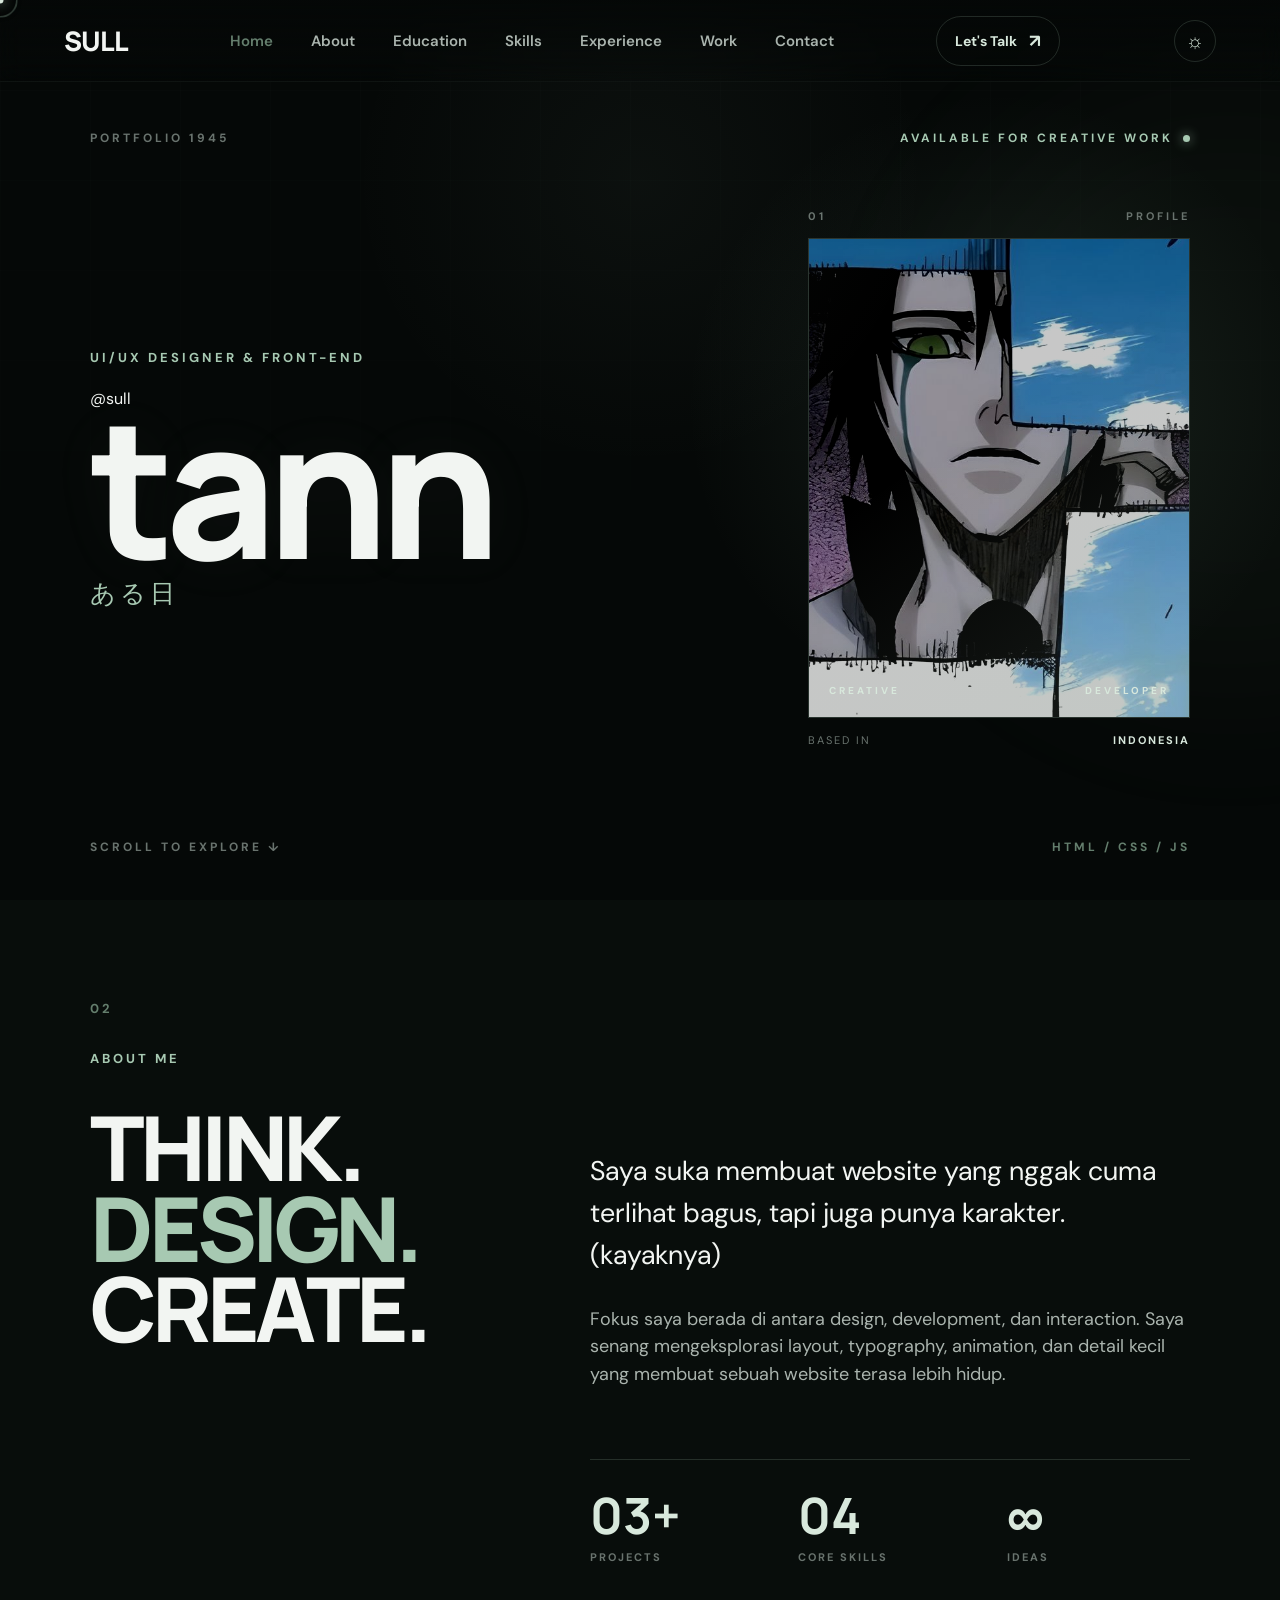
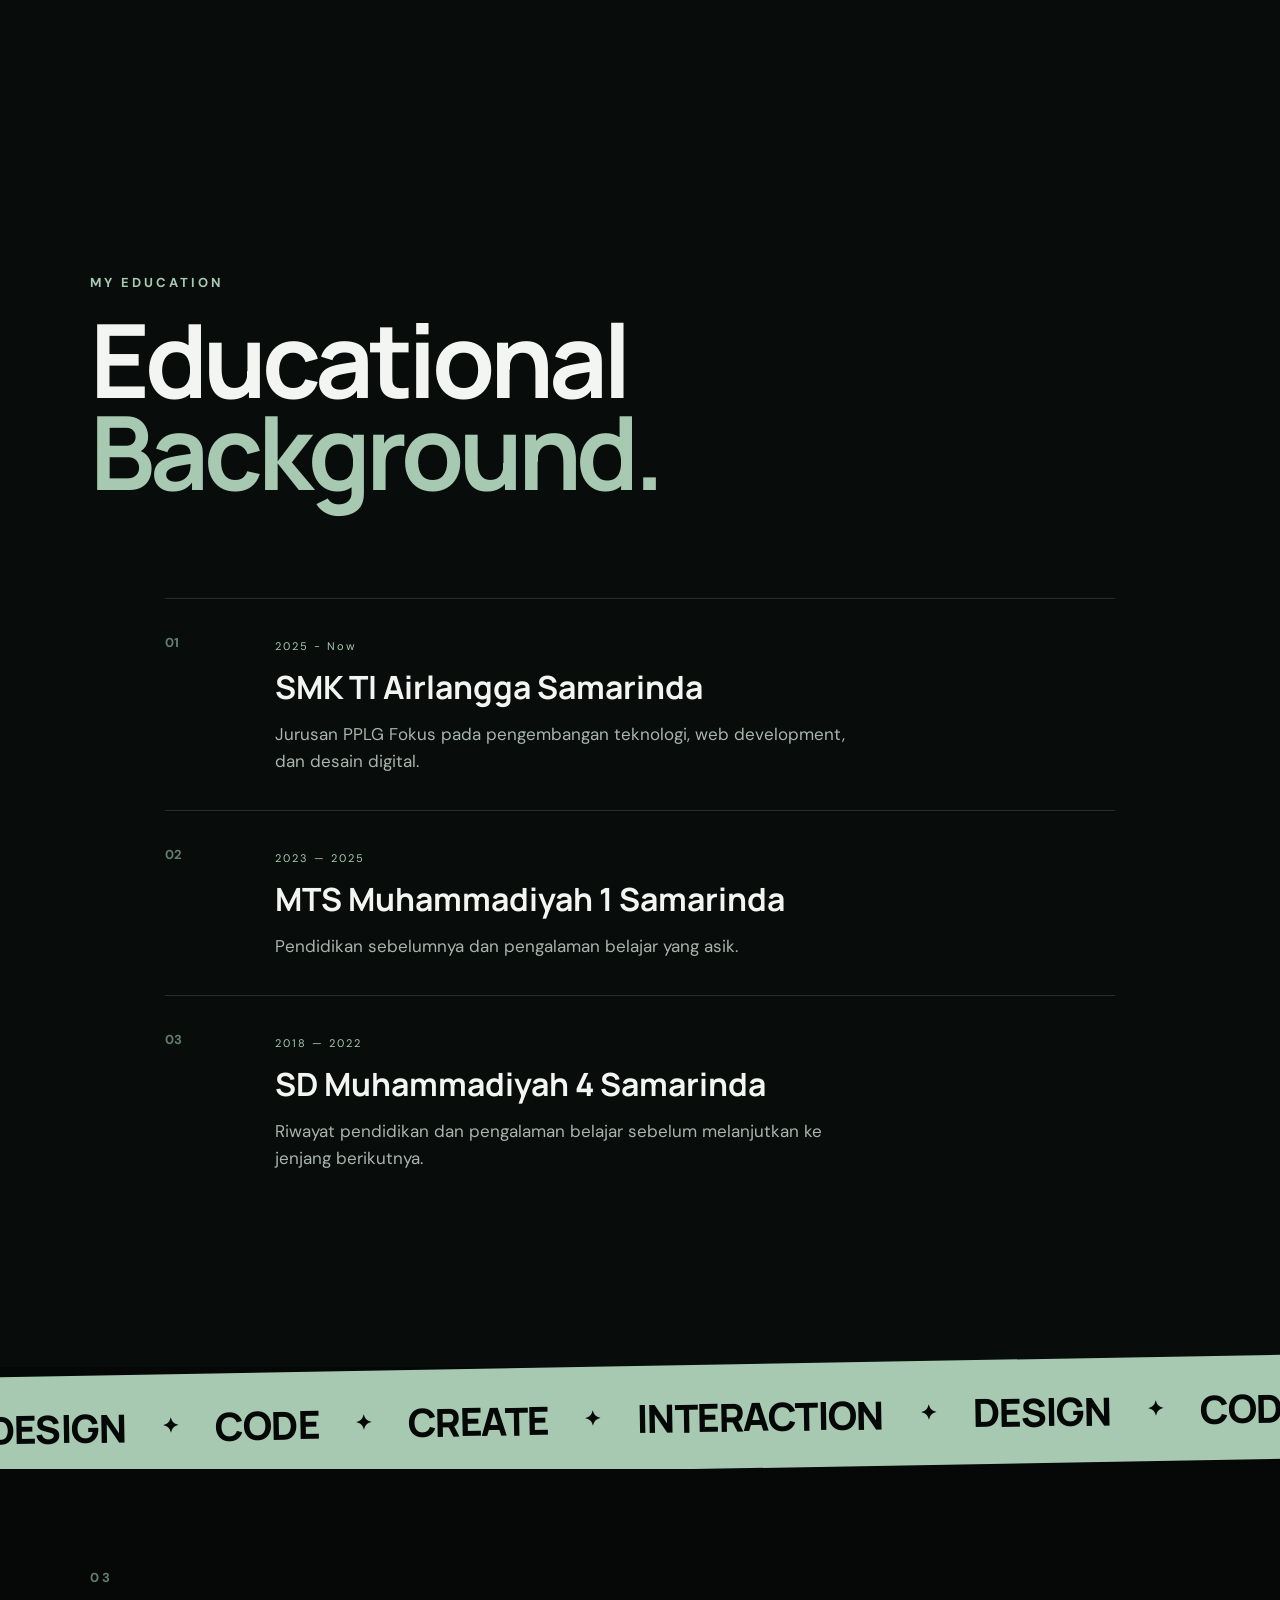
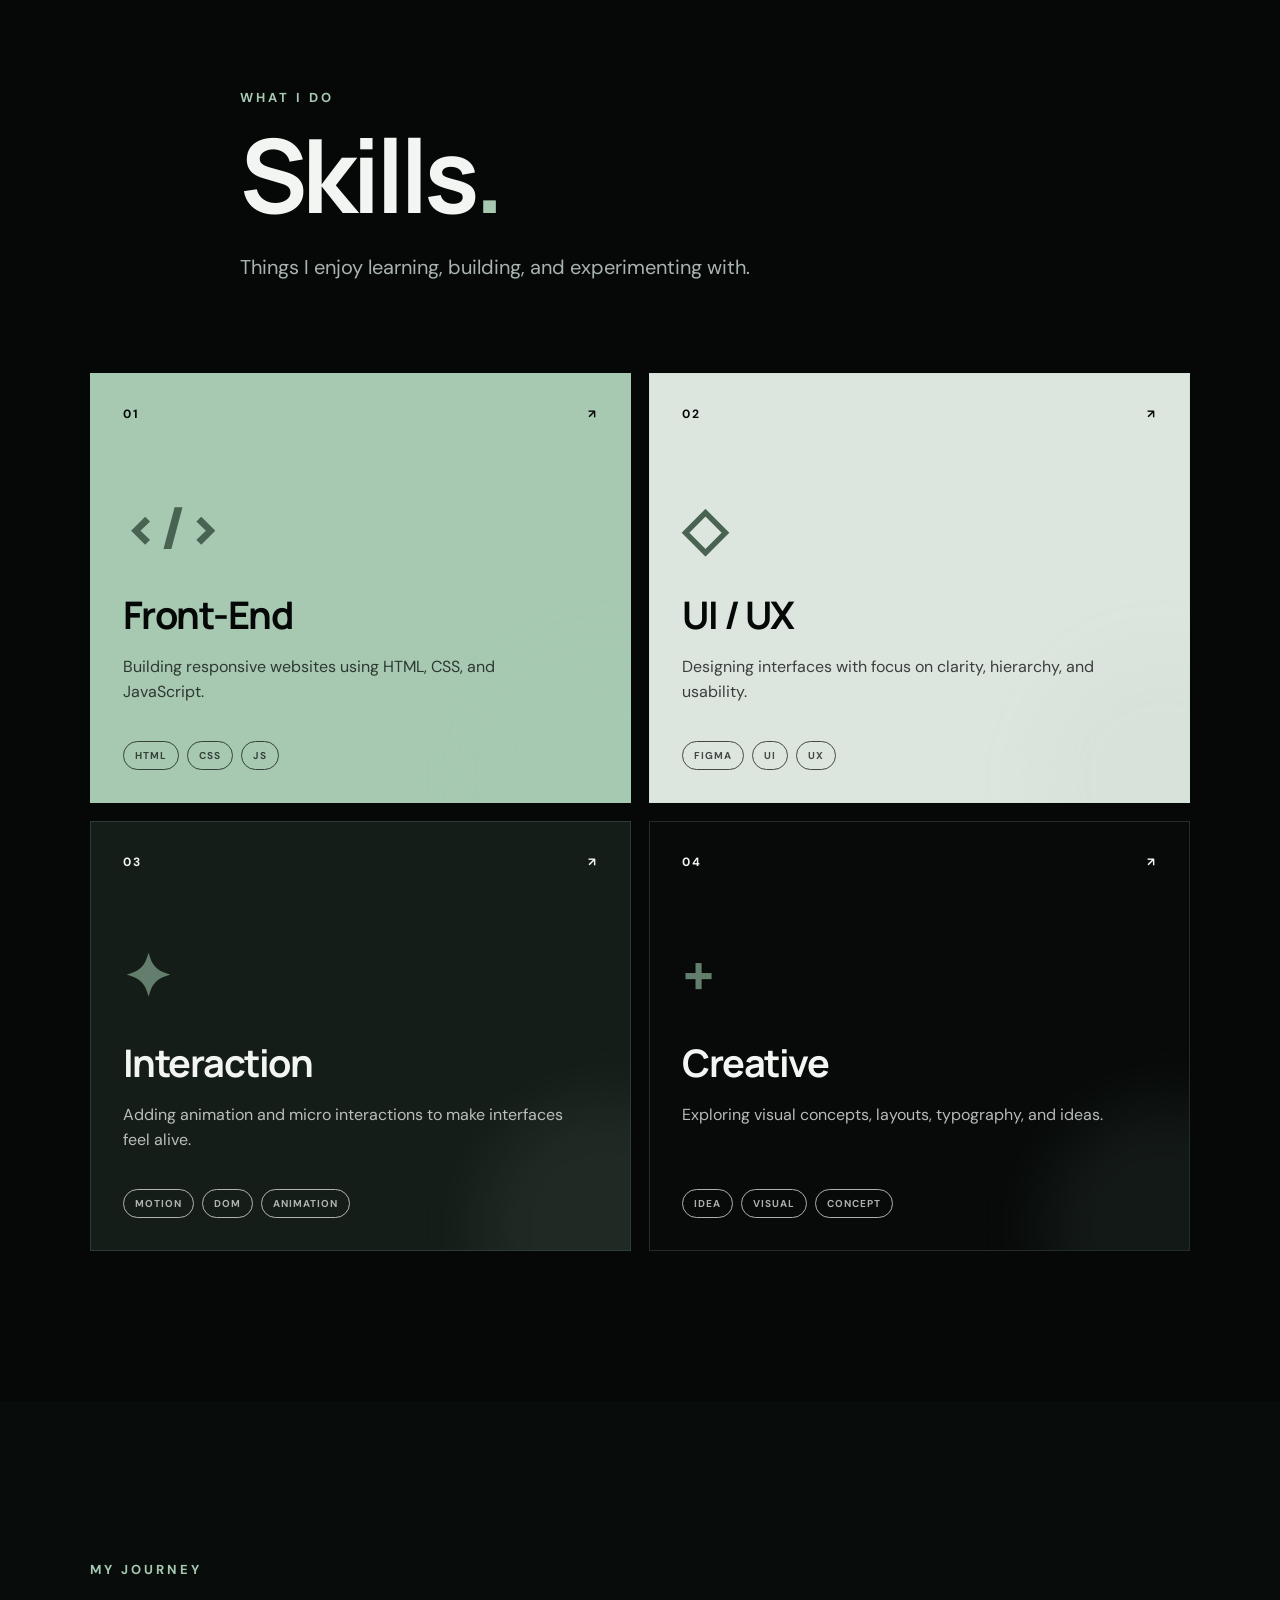
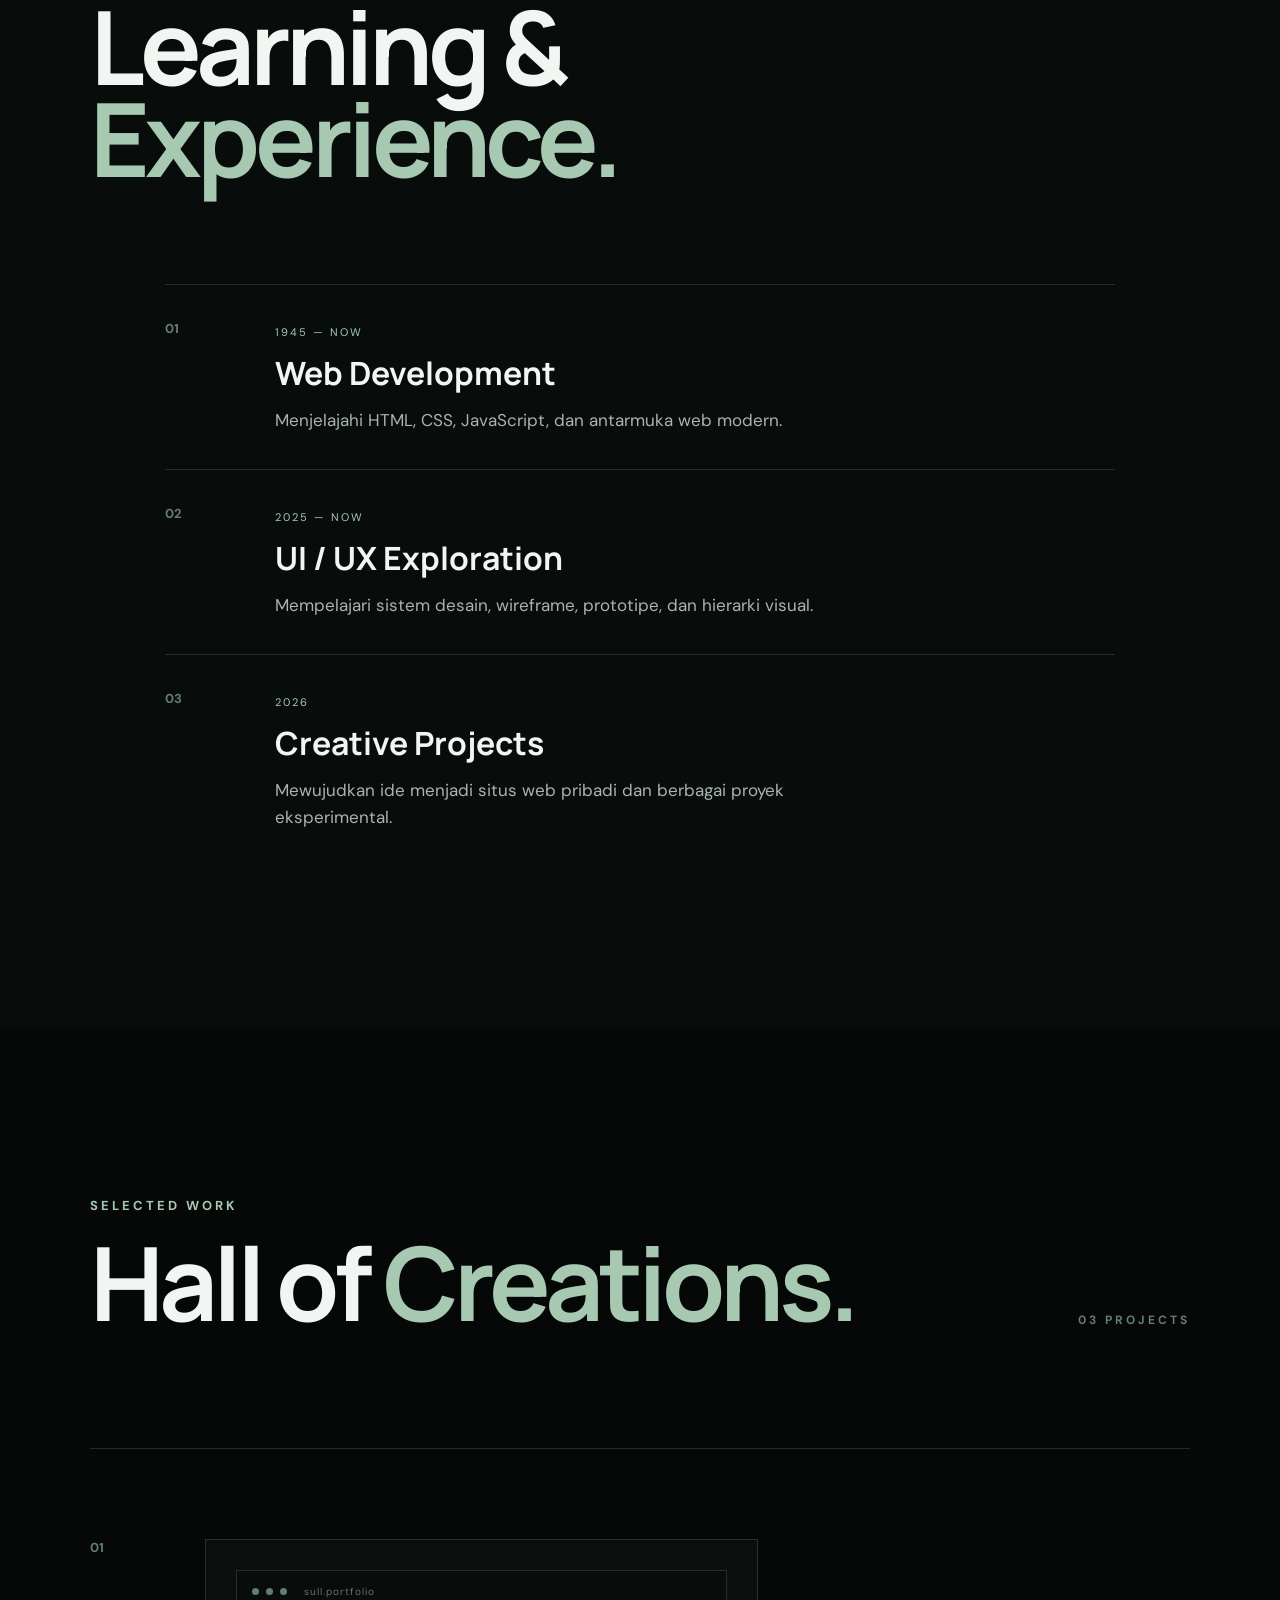
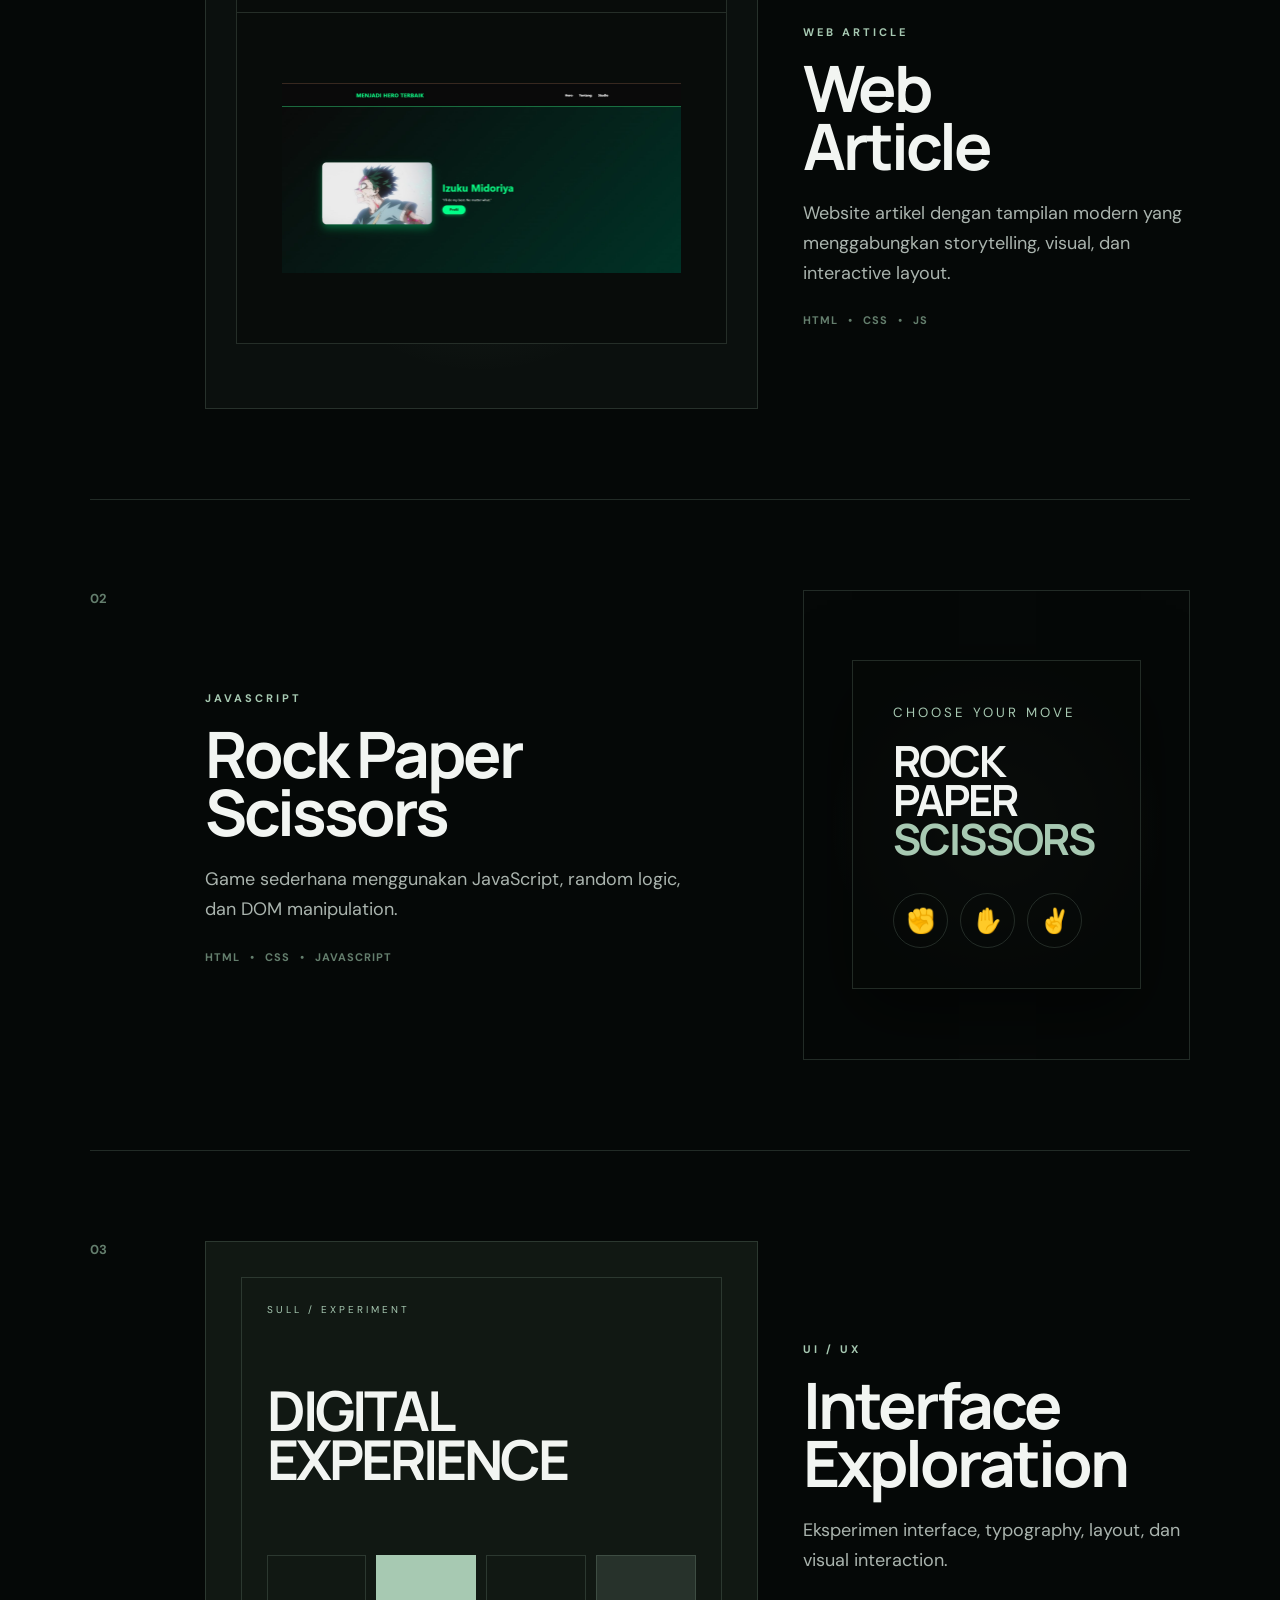
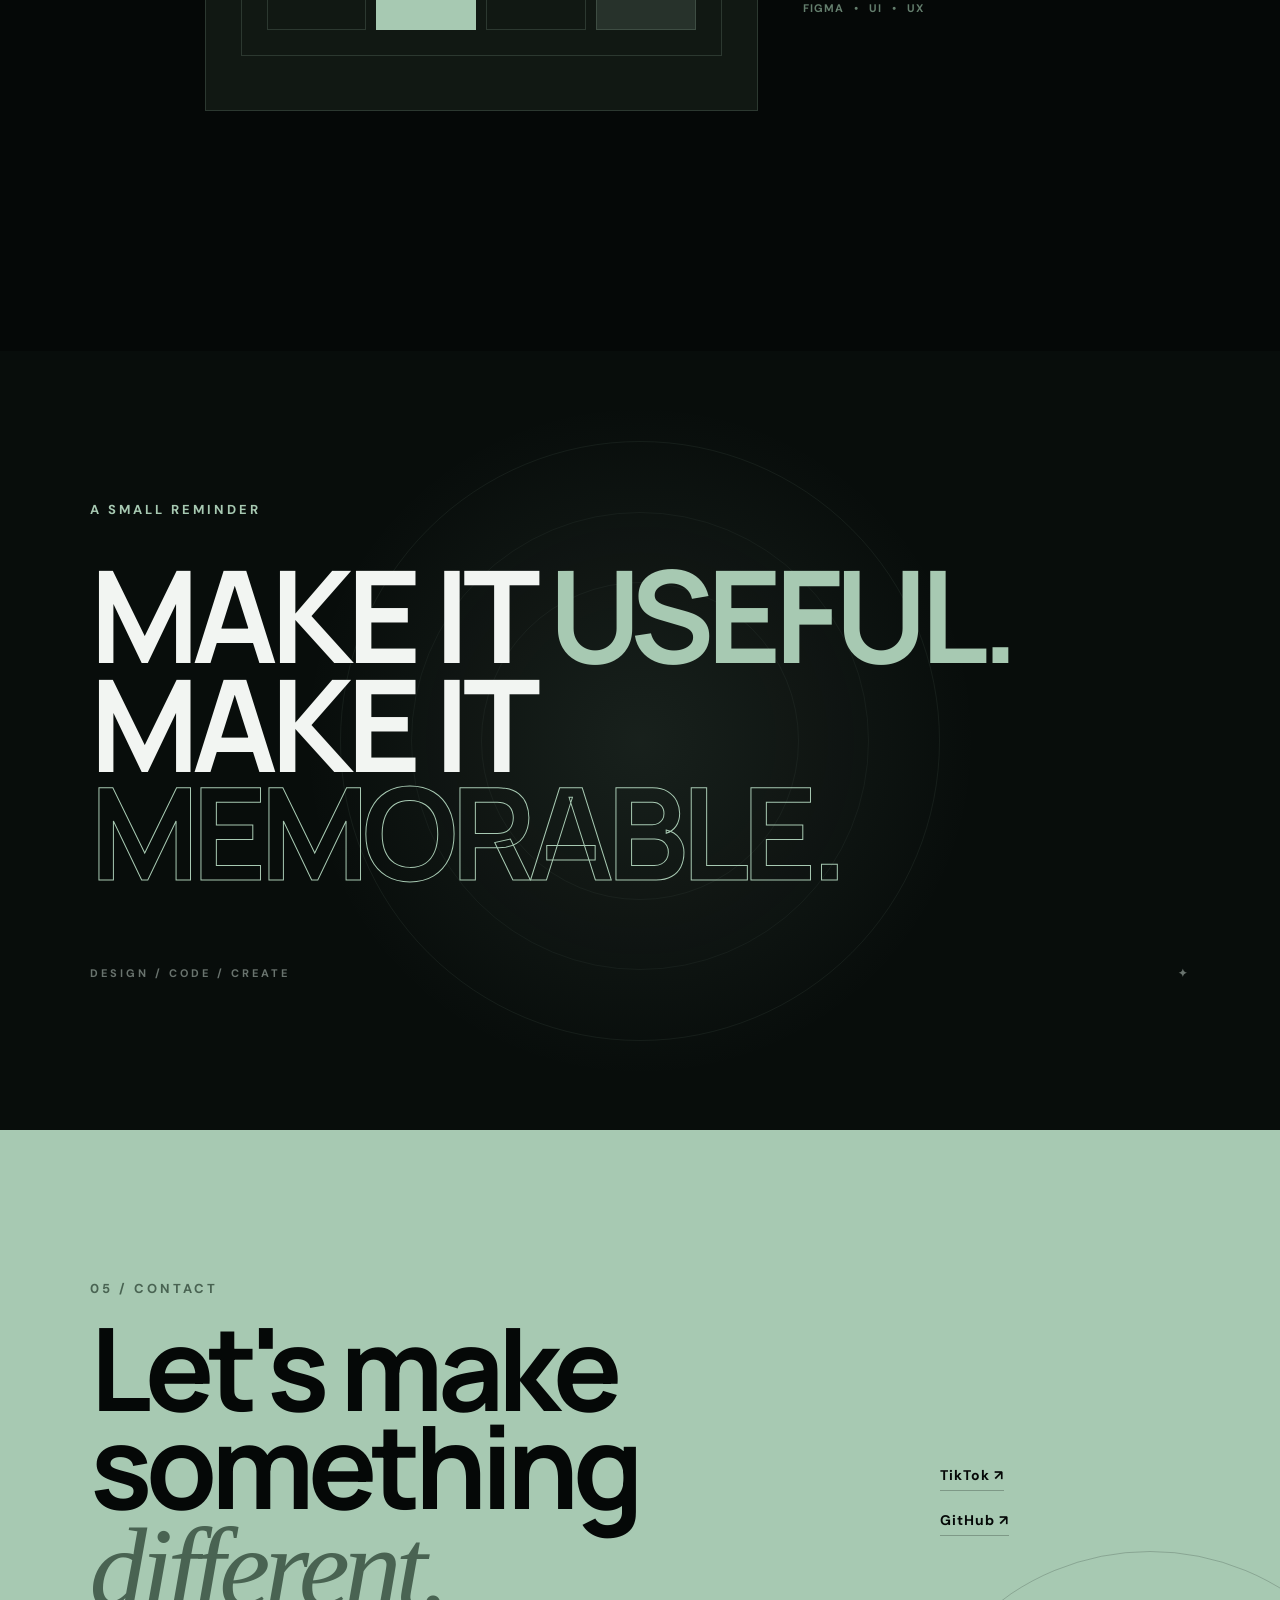
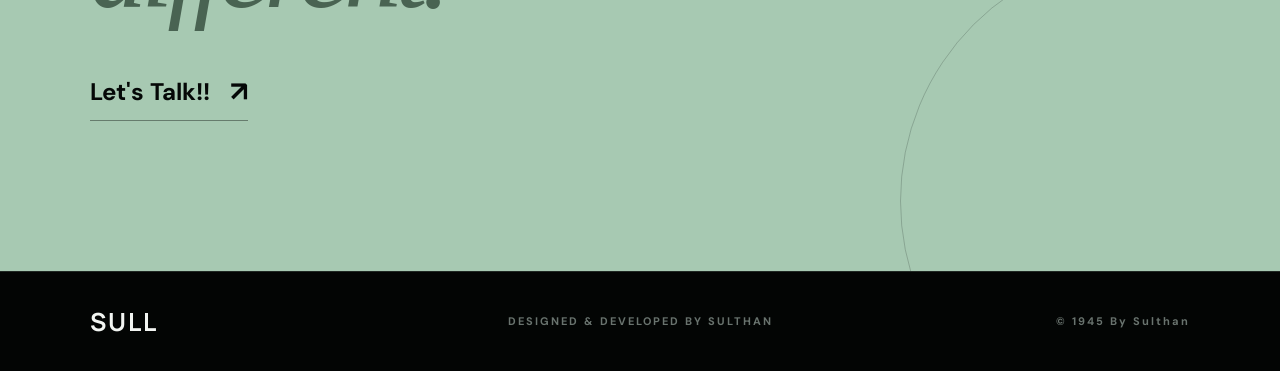
==== commit 52f7ffd2: "mengubah tahun ajaran" ====
--- a/index.html
+++ b/index.html
@@ -281,7 +281,7 @@
 
                     <div>
 
-                        <small>2022 — 2025</small>
+                        <small>2023 — 2025</small>
 
                         <h3>
                             MTS Muhammadiyah 1 Samarinda
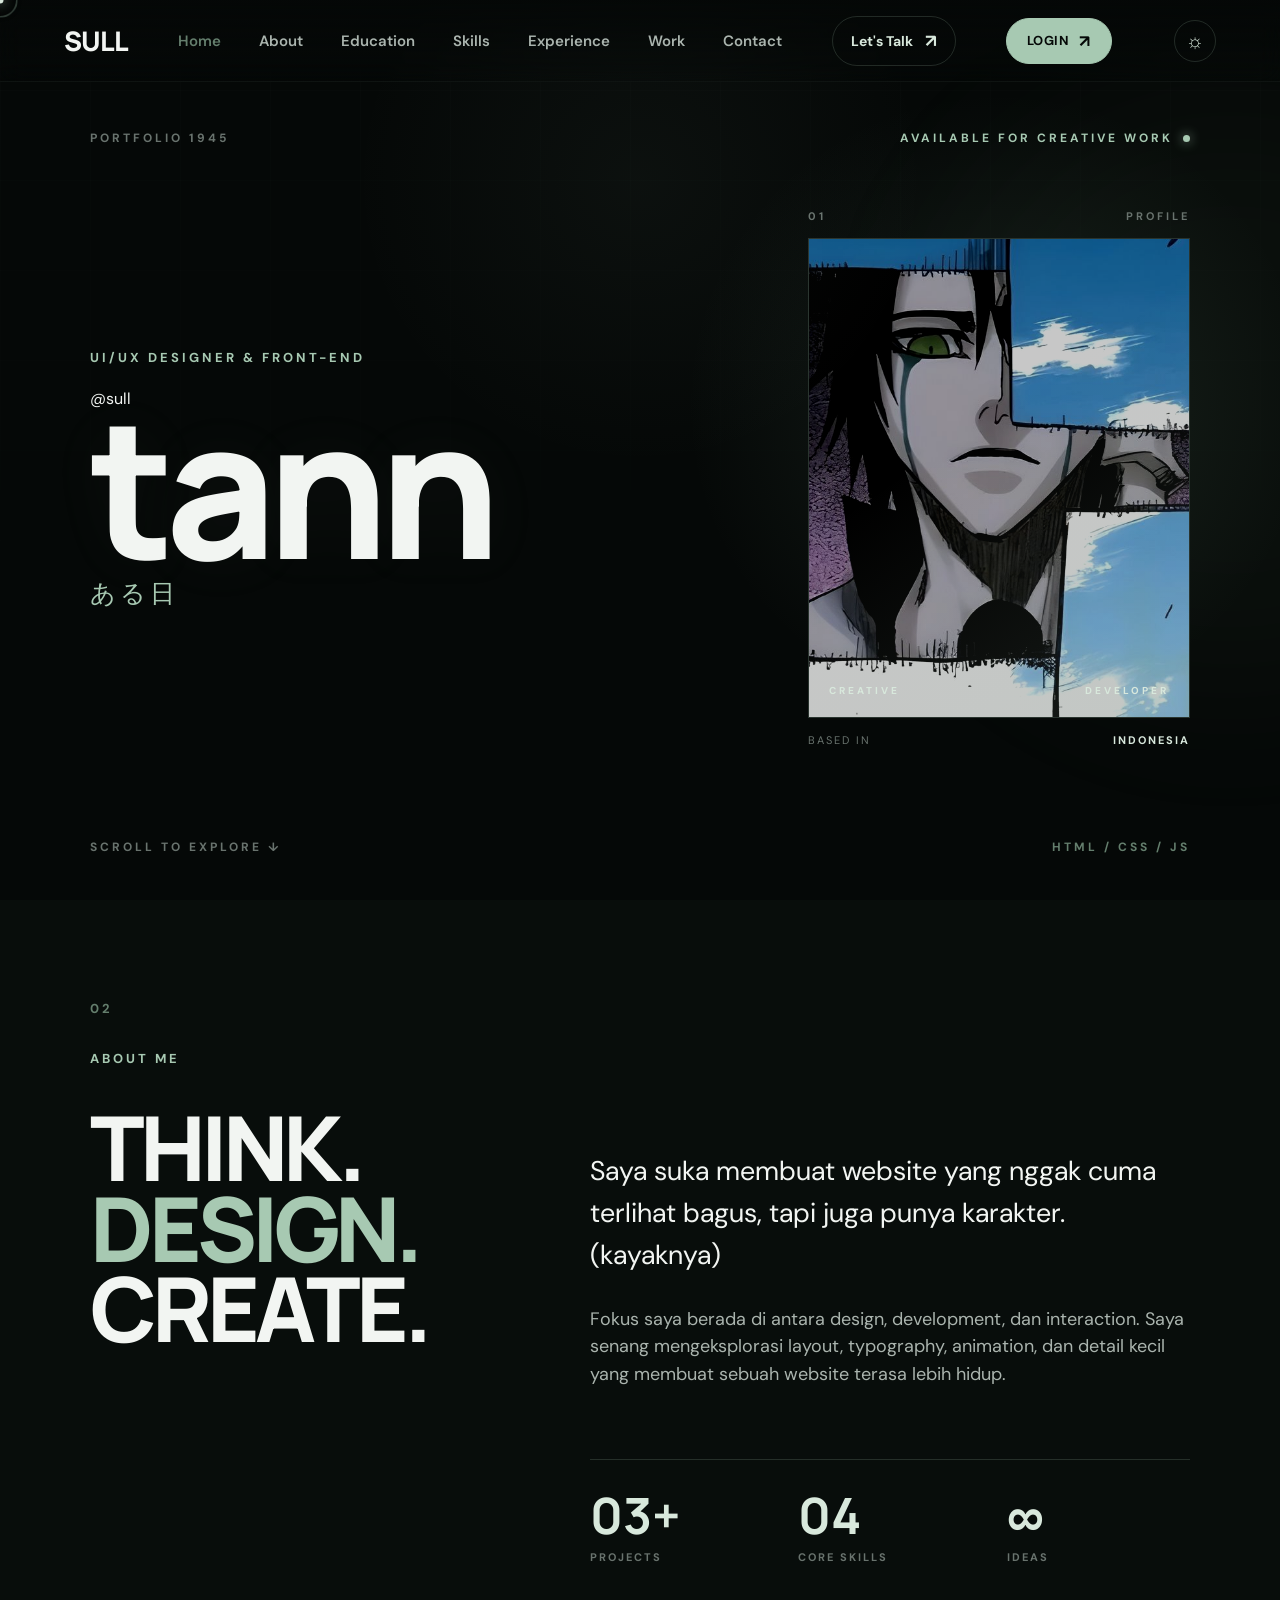
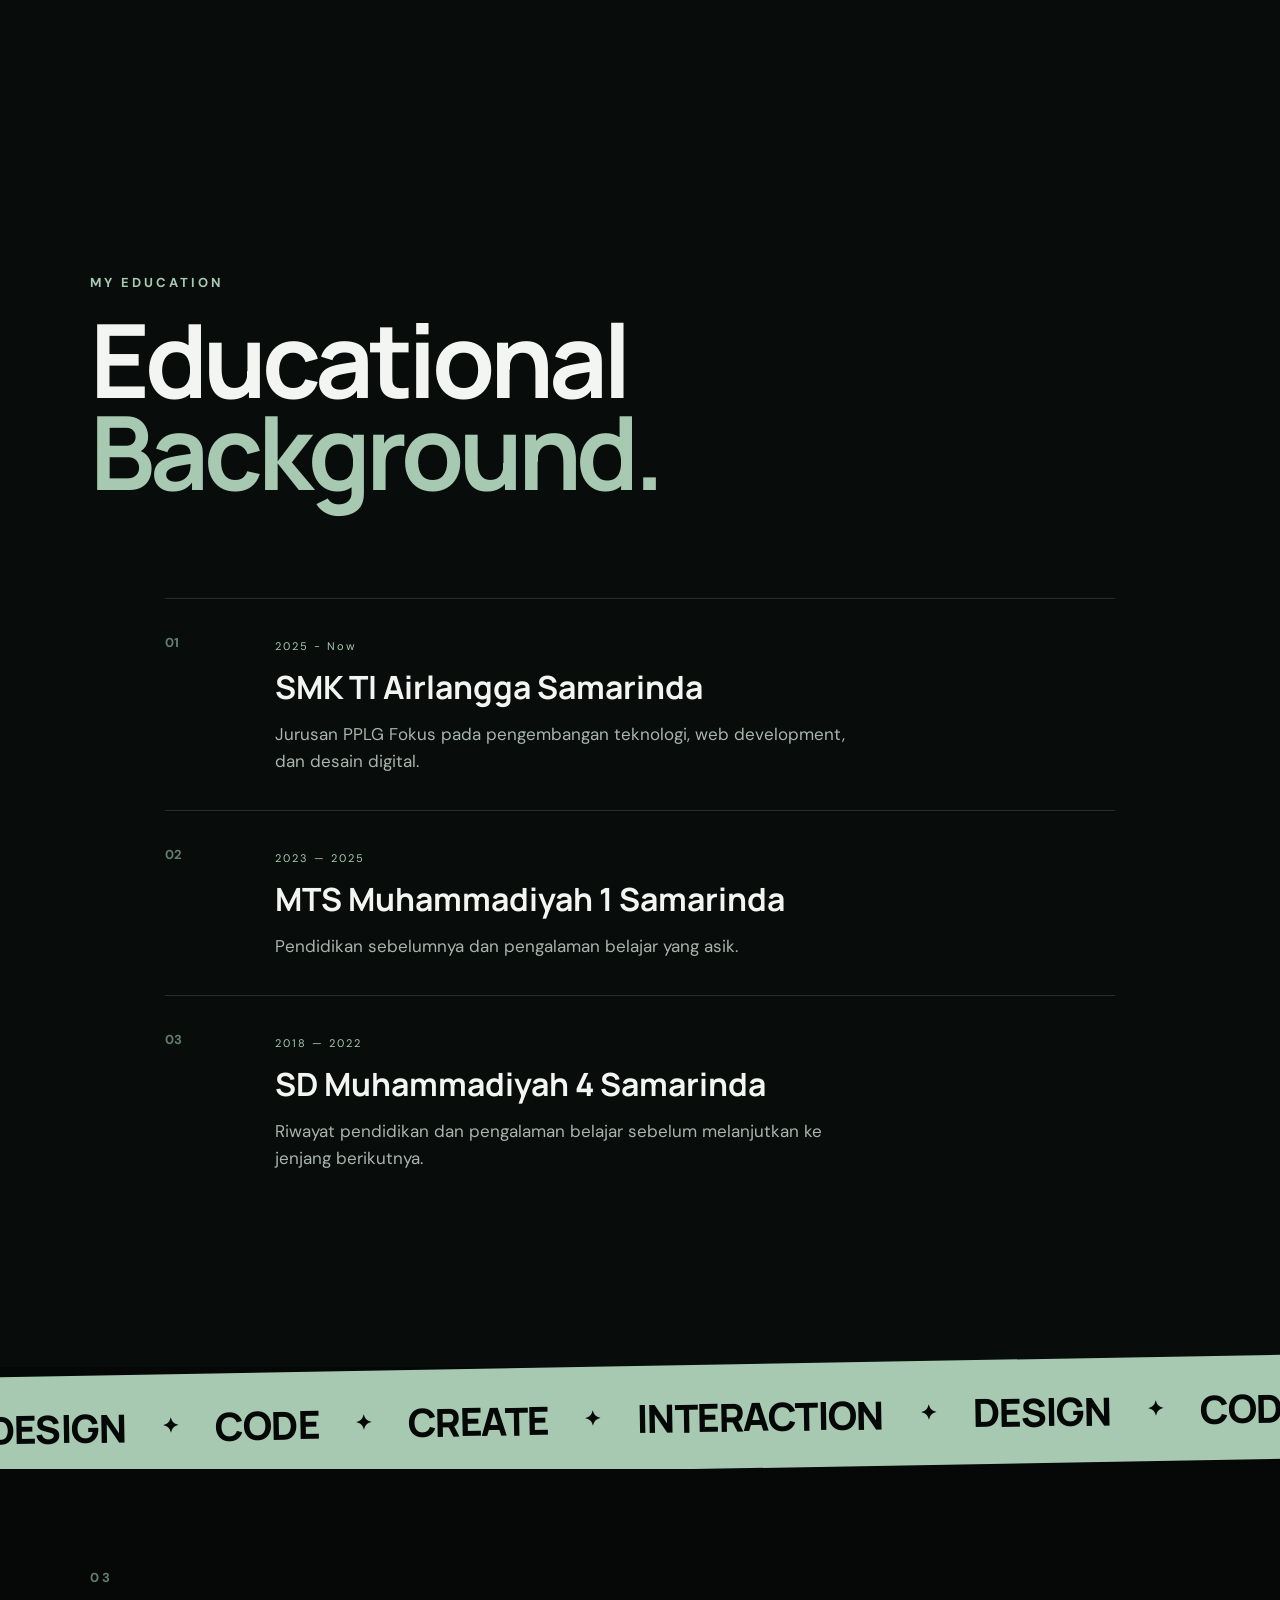
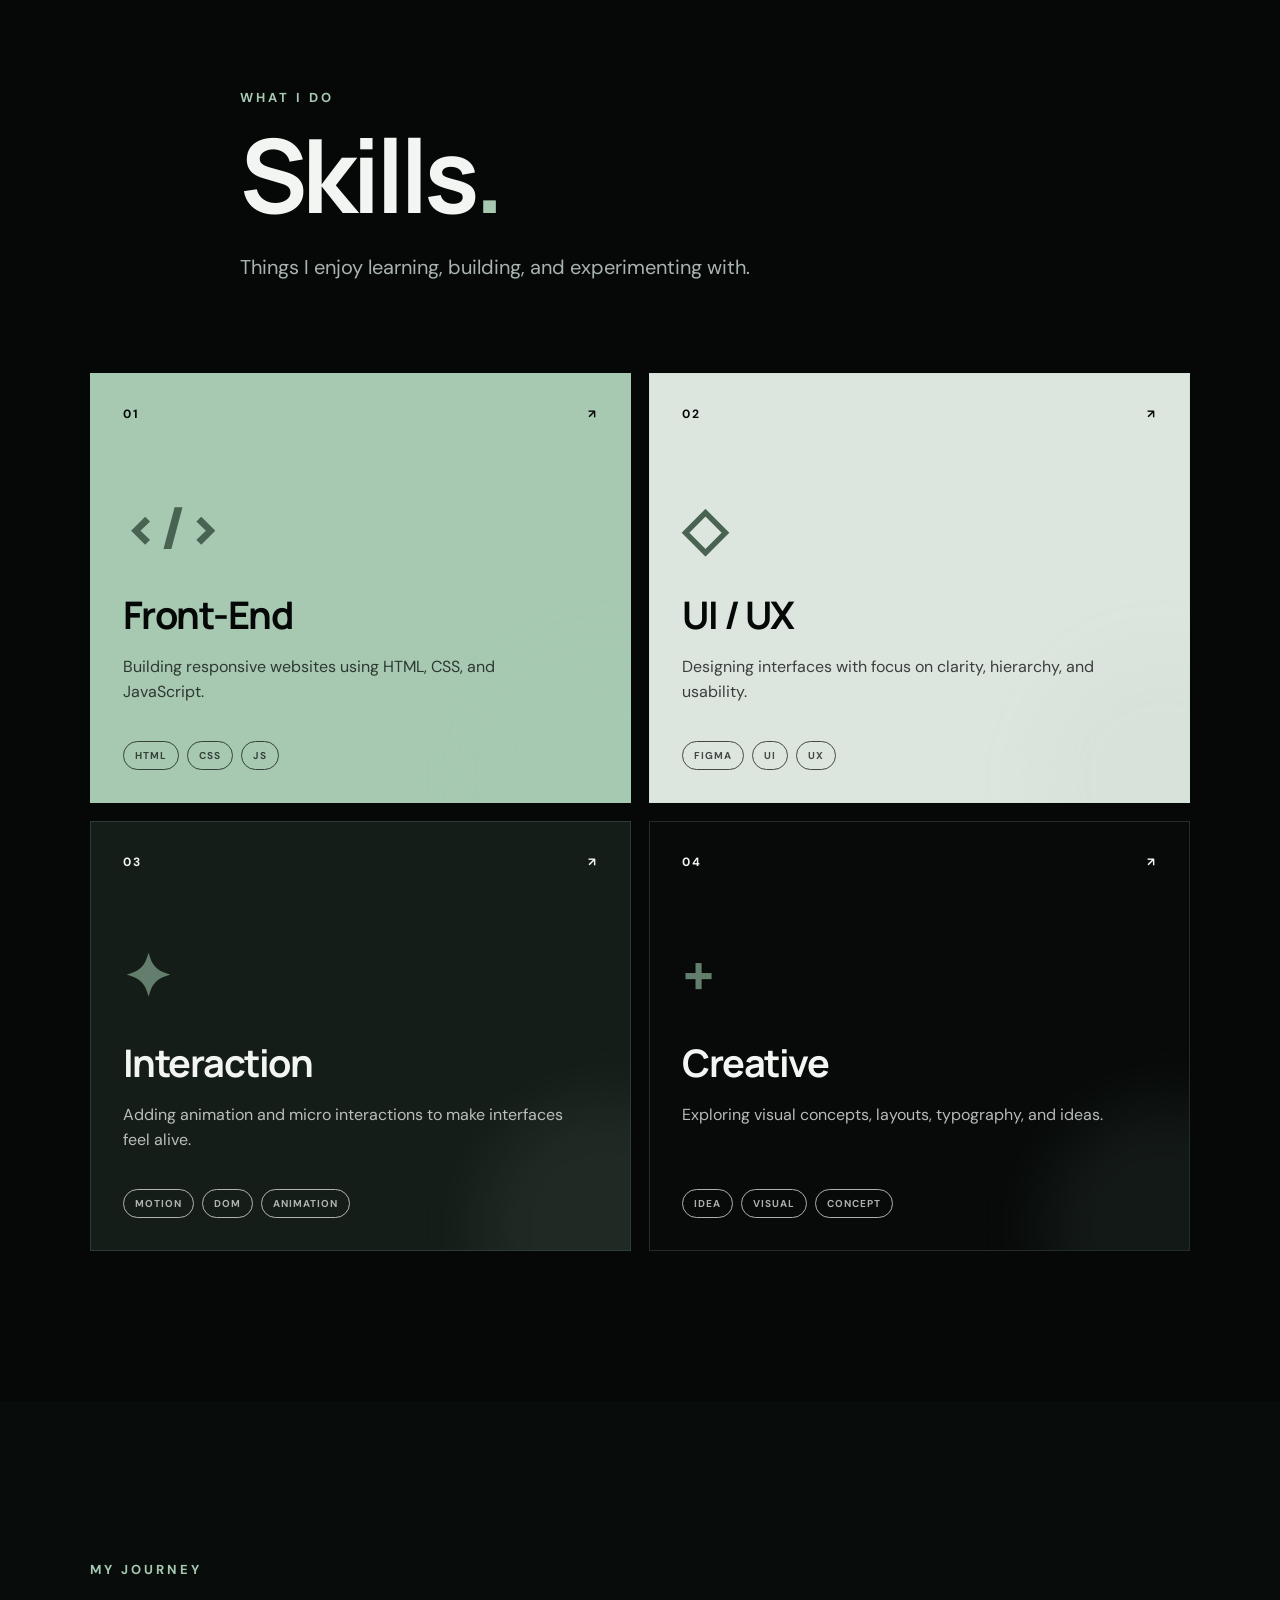
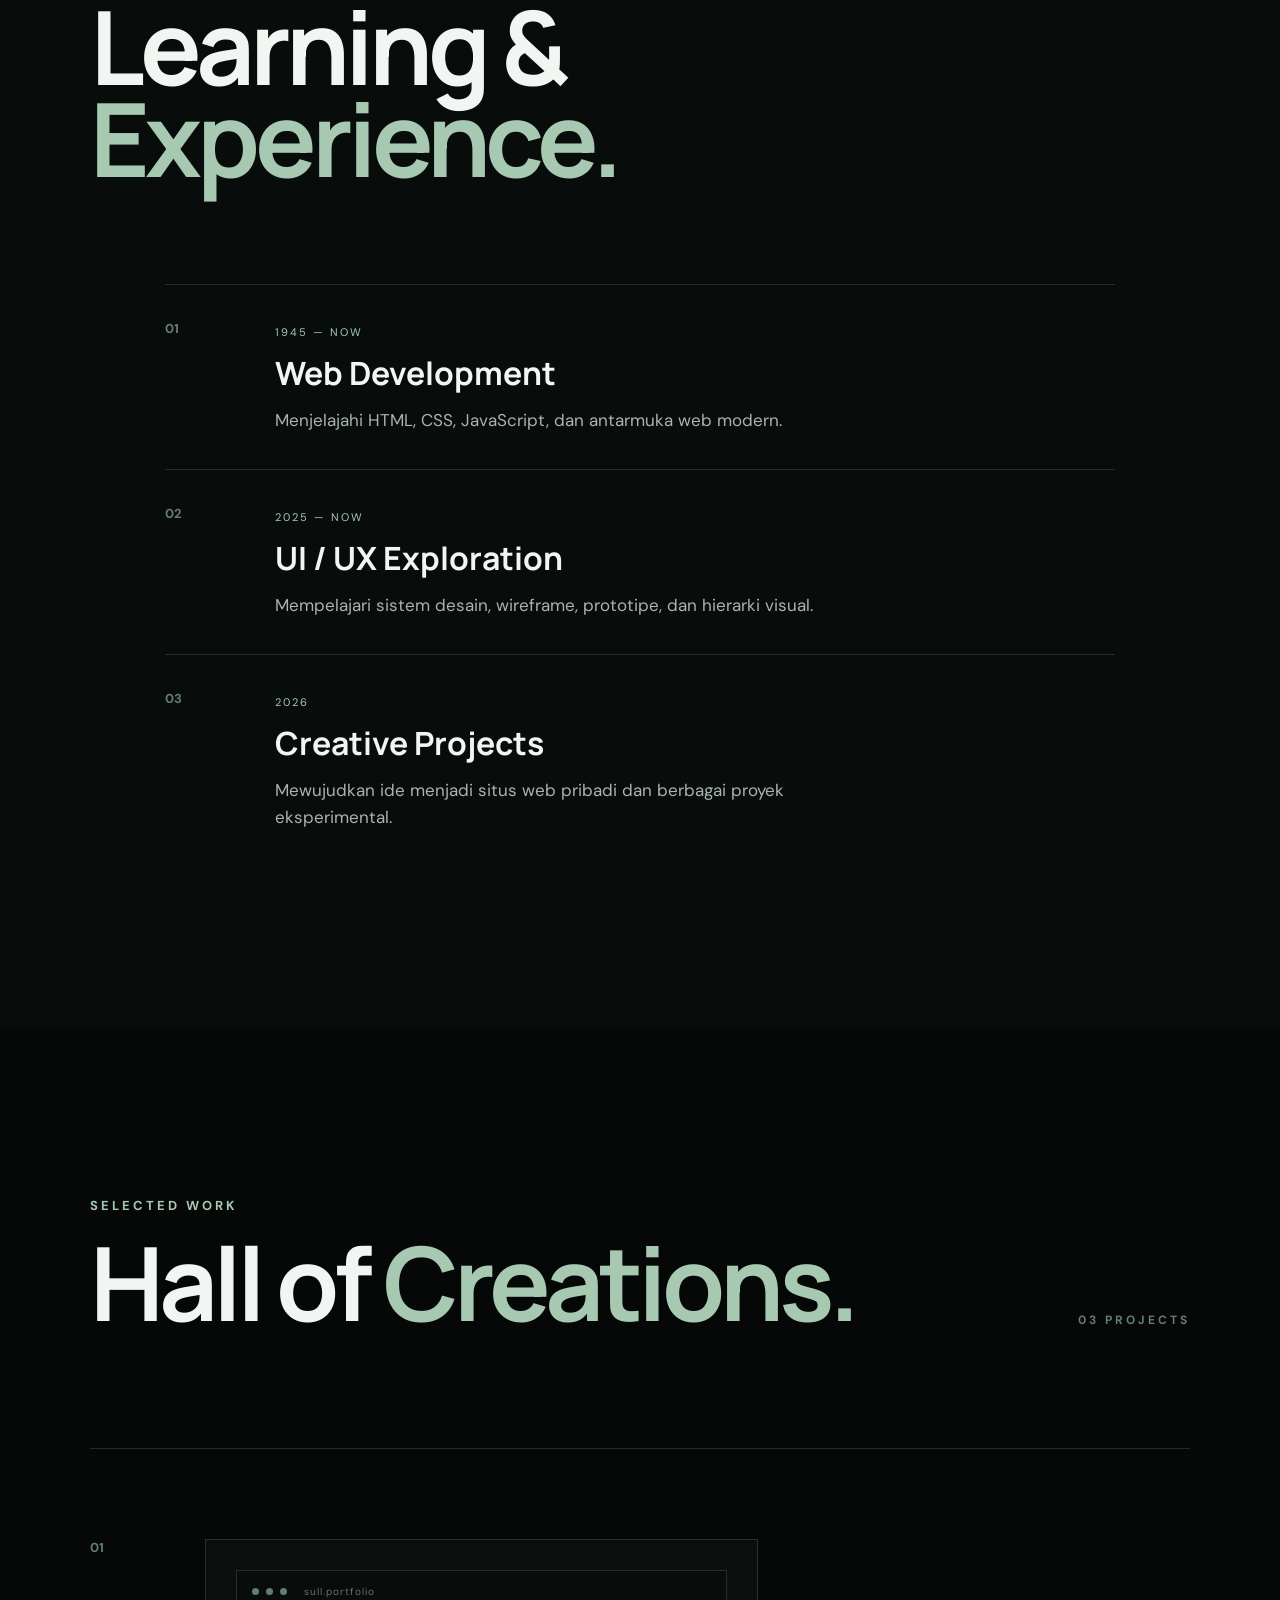
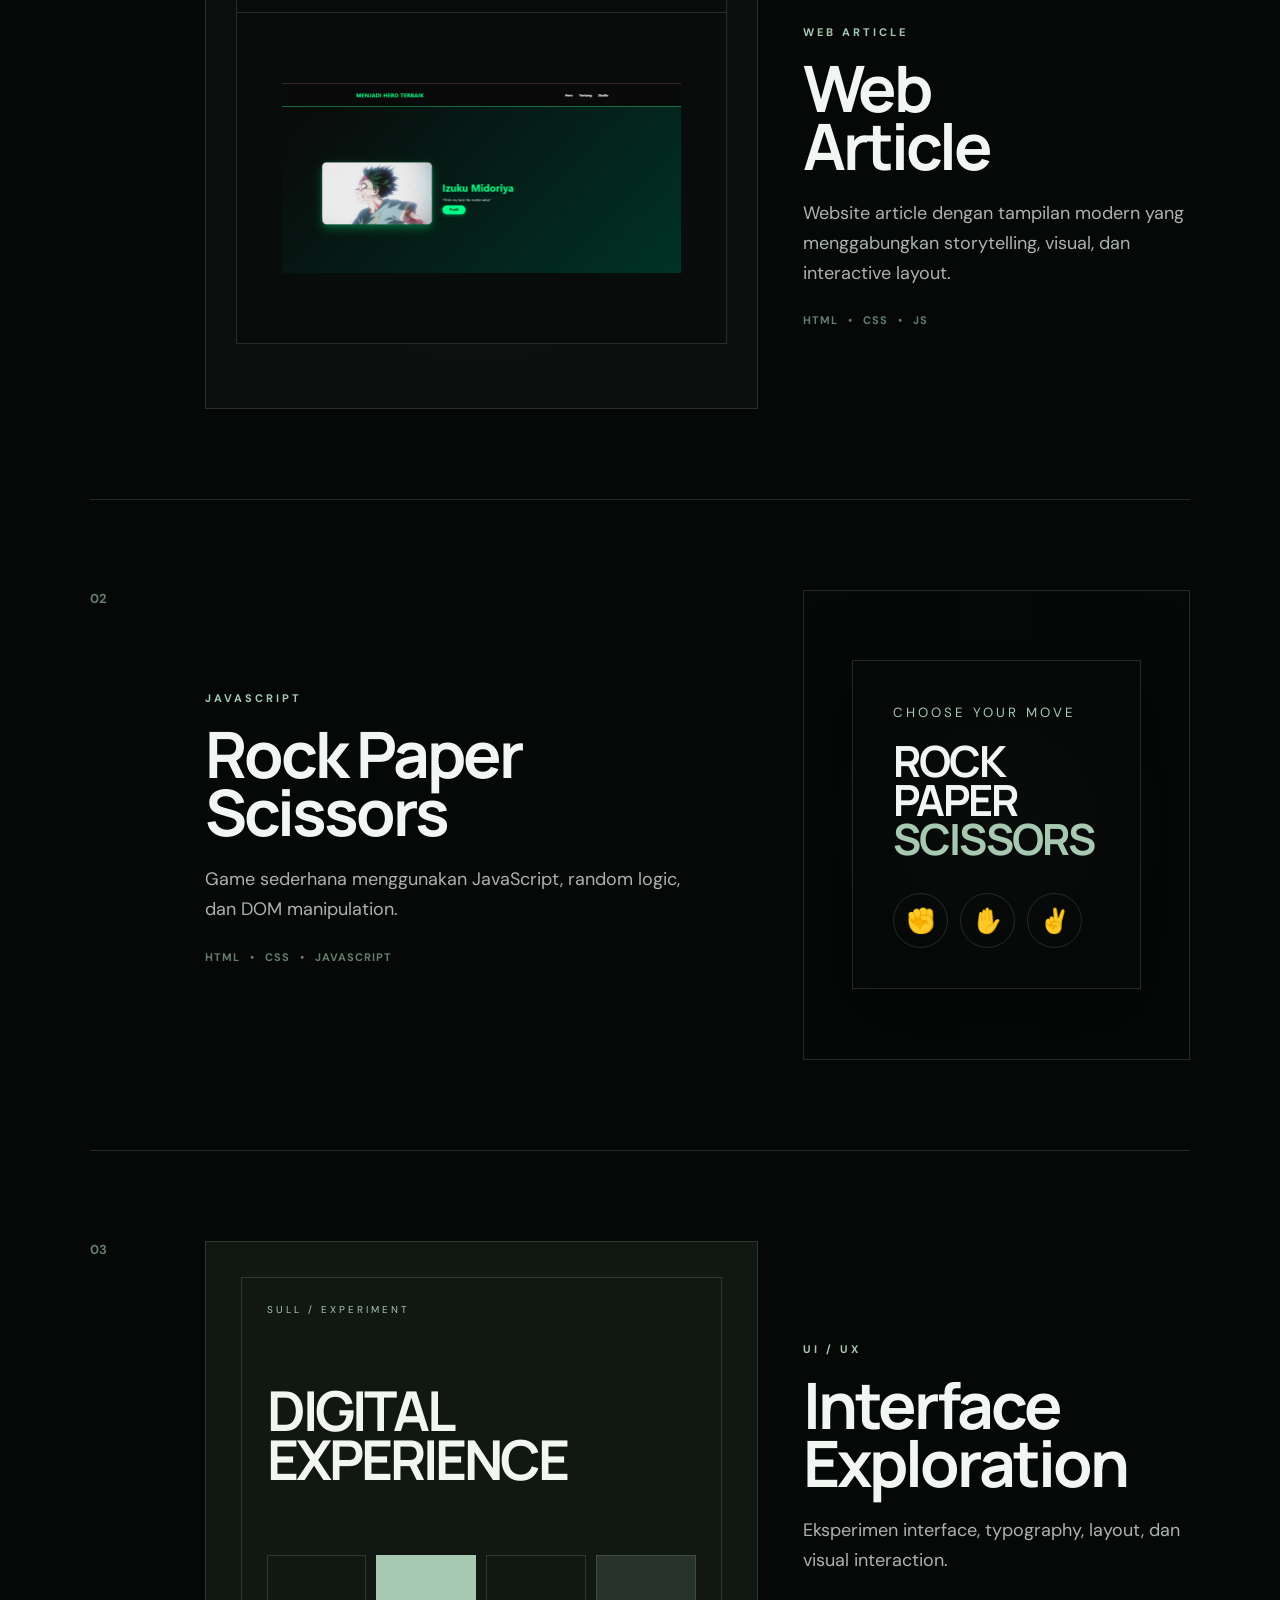
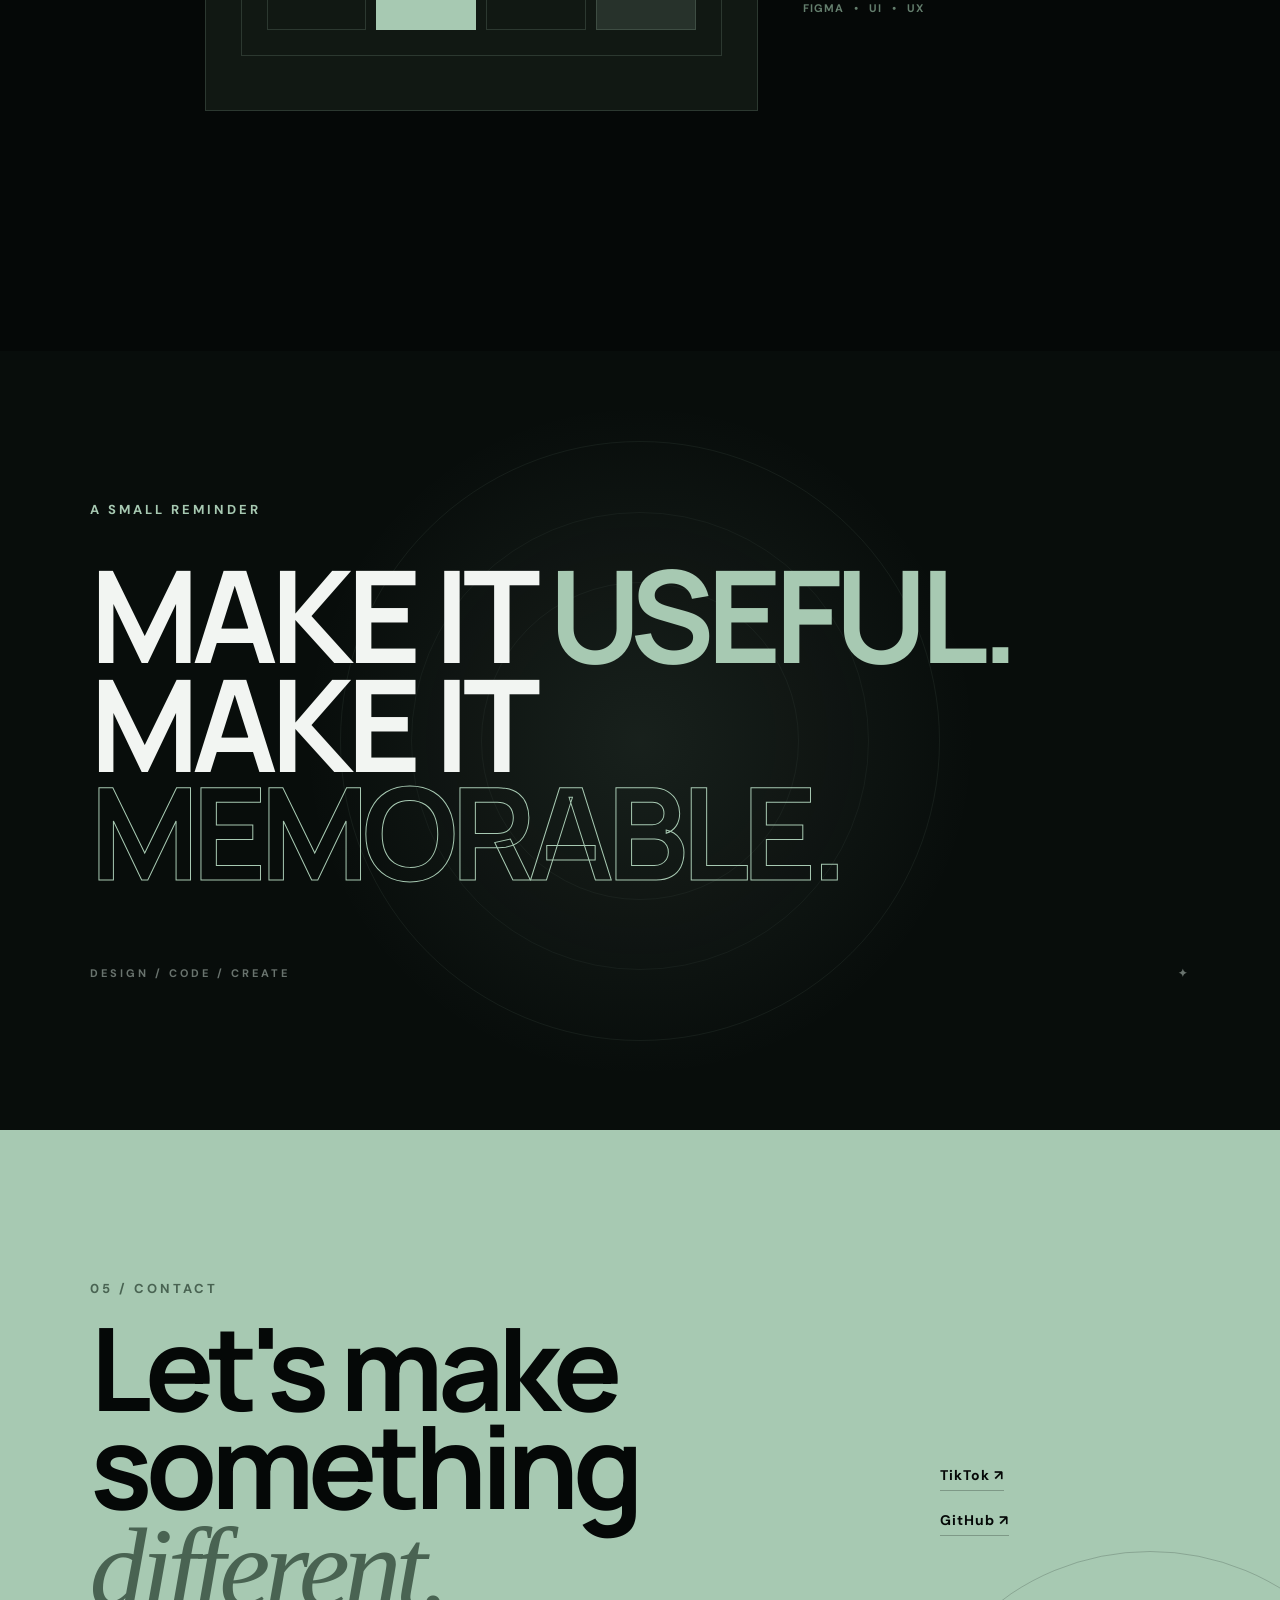
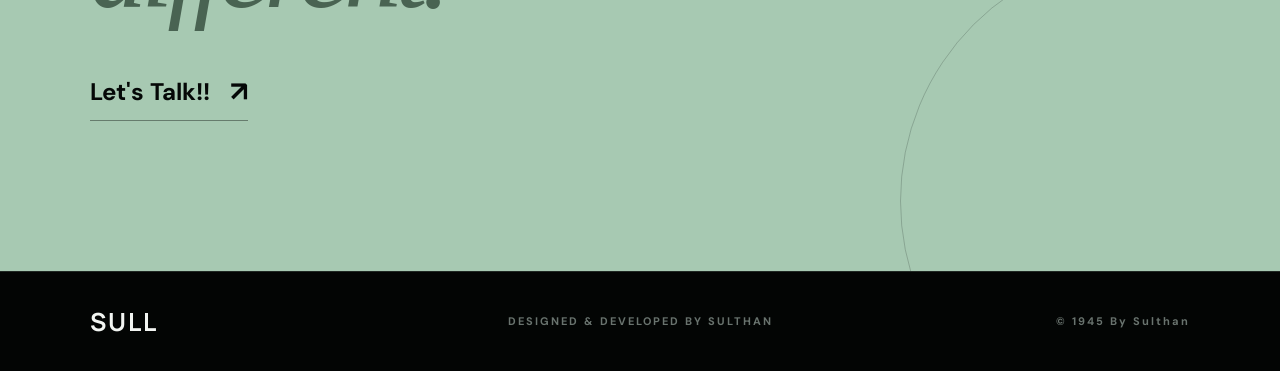
==== commit 8af177b1: "tahun pendidikan" ====
--- a/index.html
+++ b/index.html
@@ -1,3 +1,4 @@
+
 <!DOCTYPE html>
 <html lang="id">
 <head>
@@ -39,11 +40,17 @@
             <a href="#experience">Experience</a>
             <a href="#work">Work</a>
             <a href="#contact">Contact</a>
+            
         </nav>
 
         <a href="#contact" class="nav-button">
             Let's Talk <span>↗</span>
         </a>
+
+        <a href="login.html" class="login-btn">
+            LOGIN <span>↗</span>
+        </a>
+
 
         <button class="theme-button" id="themeButton" aria-label="Toggle light mode">
             ☼
@@ -687,7 +694,7 @@
                 </h3>
 
                 <p>
-                    Website artikel dengan tampilan
+                    Website article dengan tampilan
                     modern yang menggabungkan
                     storytelling, visual, dan
                     interactive layout.
--- a/style.css
+++ b/style.css
@@ -251,6 +251,56 @@
 
 .nav-button span {
     font-size: 18px;
+}
+
+
+/* =========================================================
+   LOGIN BUTTON
+========================================================= */
+
+.login-btn {
+    display: inline-flex;
+    align-items: center;
+    gap: 10px;
+
+    padding: 11px 20px;
+
+    background: var(--green);
+    color: var(--black);
+
+    border: 1px solid var(--green);
+    border-radius: 999px;
+
+    font-family: var(--sans);
+    font-size: 13px;
+    font-weight: 700;
+    letter-spacing: 0.04em;
+
+    text-decoration: none;
+
+    transition:
+        background 0.3s ease,
+        color 0.3s ease,
+        border-color 0.3s ease,
+        transform 0.3s ease,
+        box-shadow 0.3s ease;
+}
+
+.login-btn span {
+    font-size: 17px;
+    transition: transform 0.3s ease;
+}
+
+.login-btn:hover {
+    background: transparent;
+    color: var(--green-light);
+    border-color: var(--green-light);
+    transform: translateY(-2px);
+    box-shadow: 0 0 22px rgba(167, 201, 178, 0.12);
+}
+
+.login-btn:hover span {
+    transform: translate(3px, -3px);
 }
 
 .menu-button {
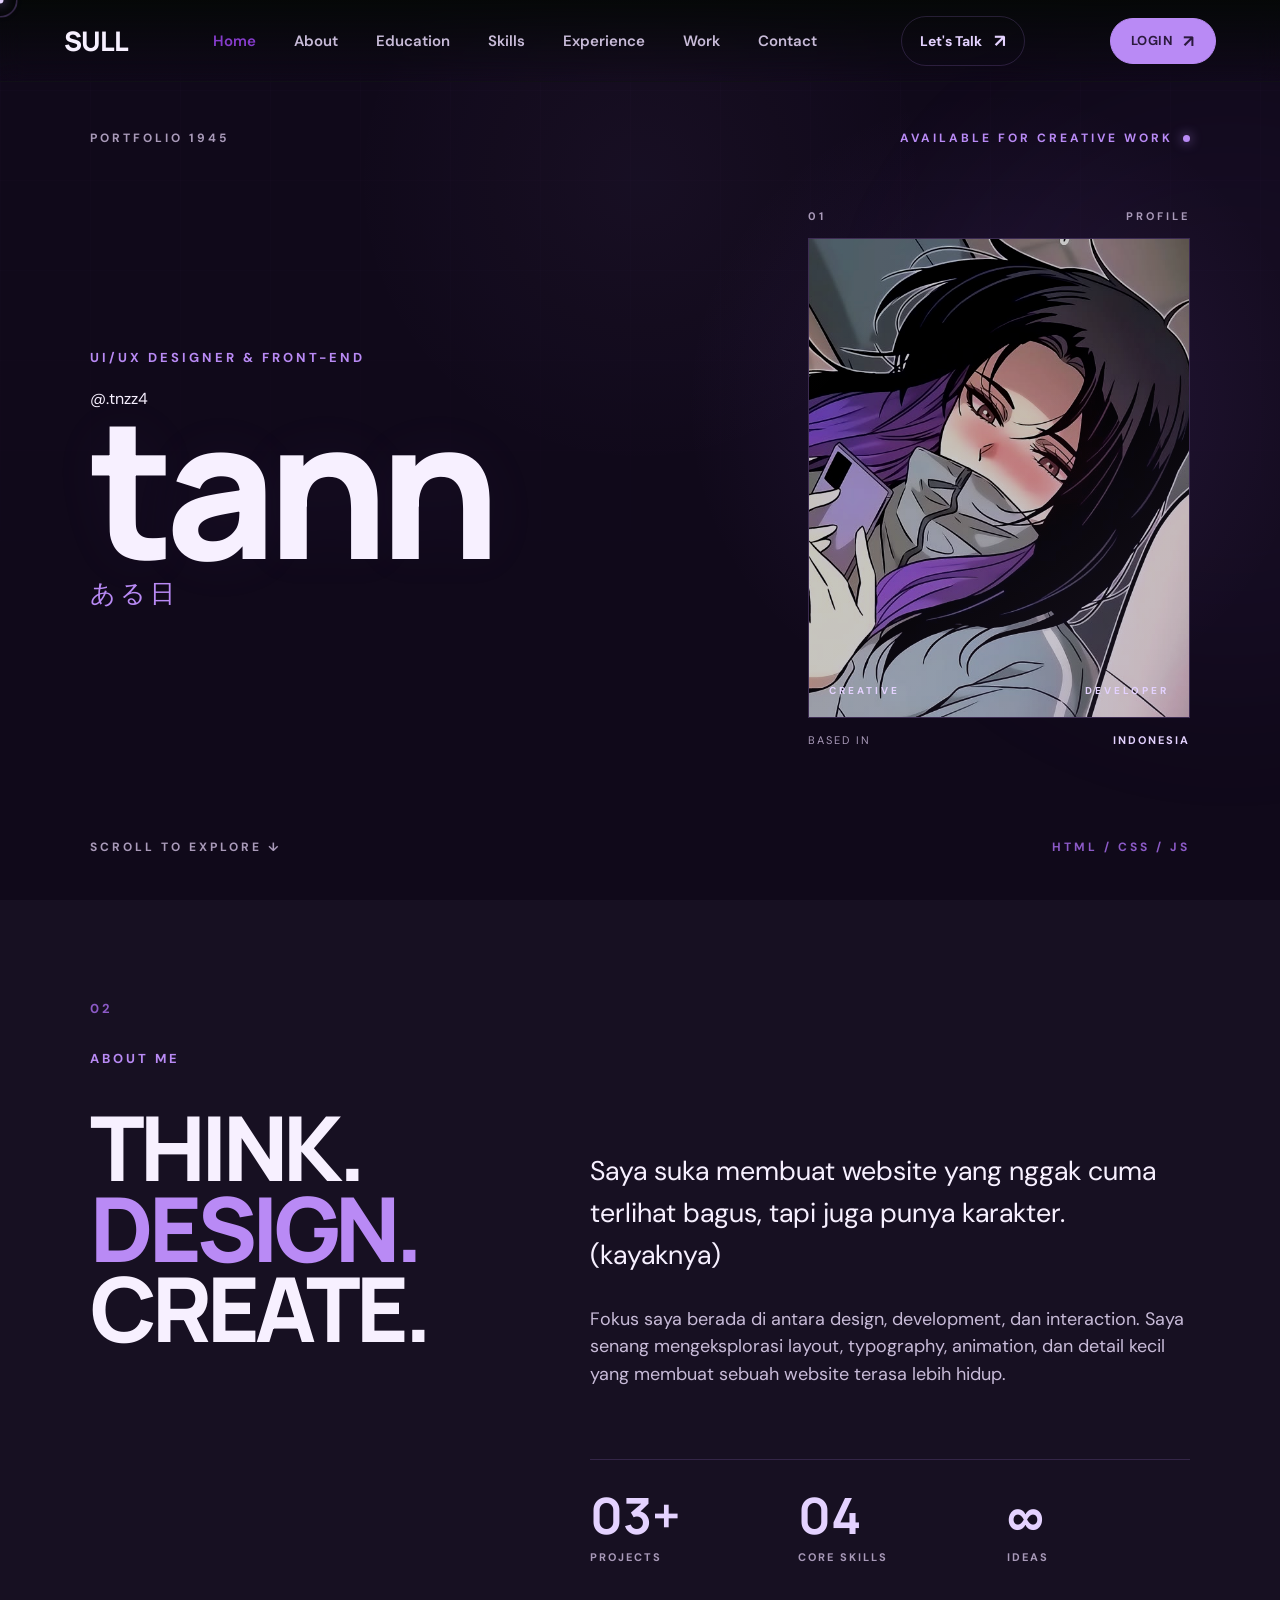
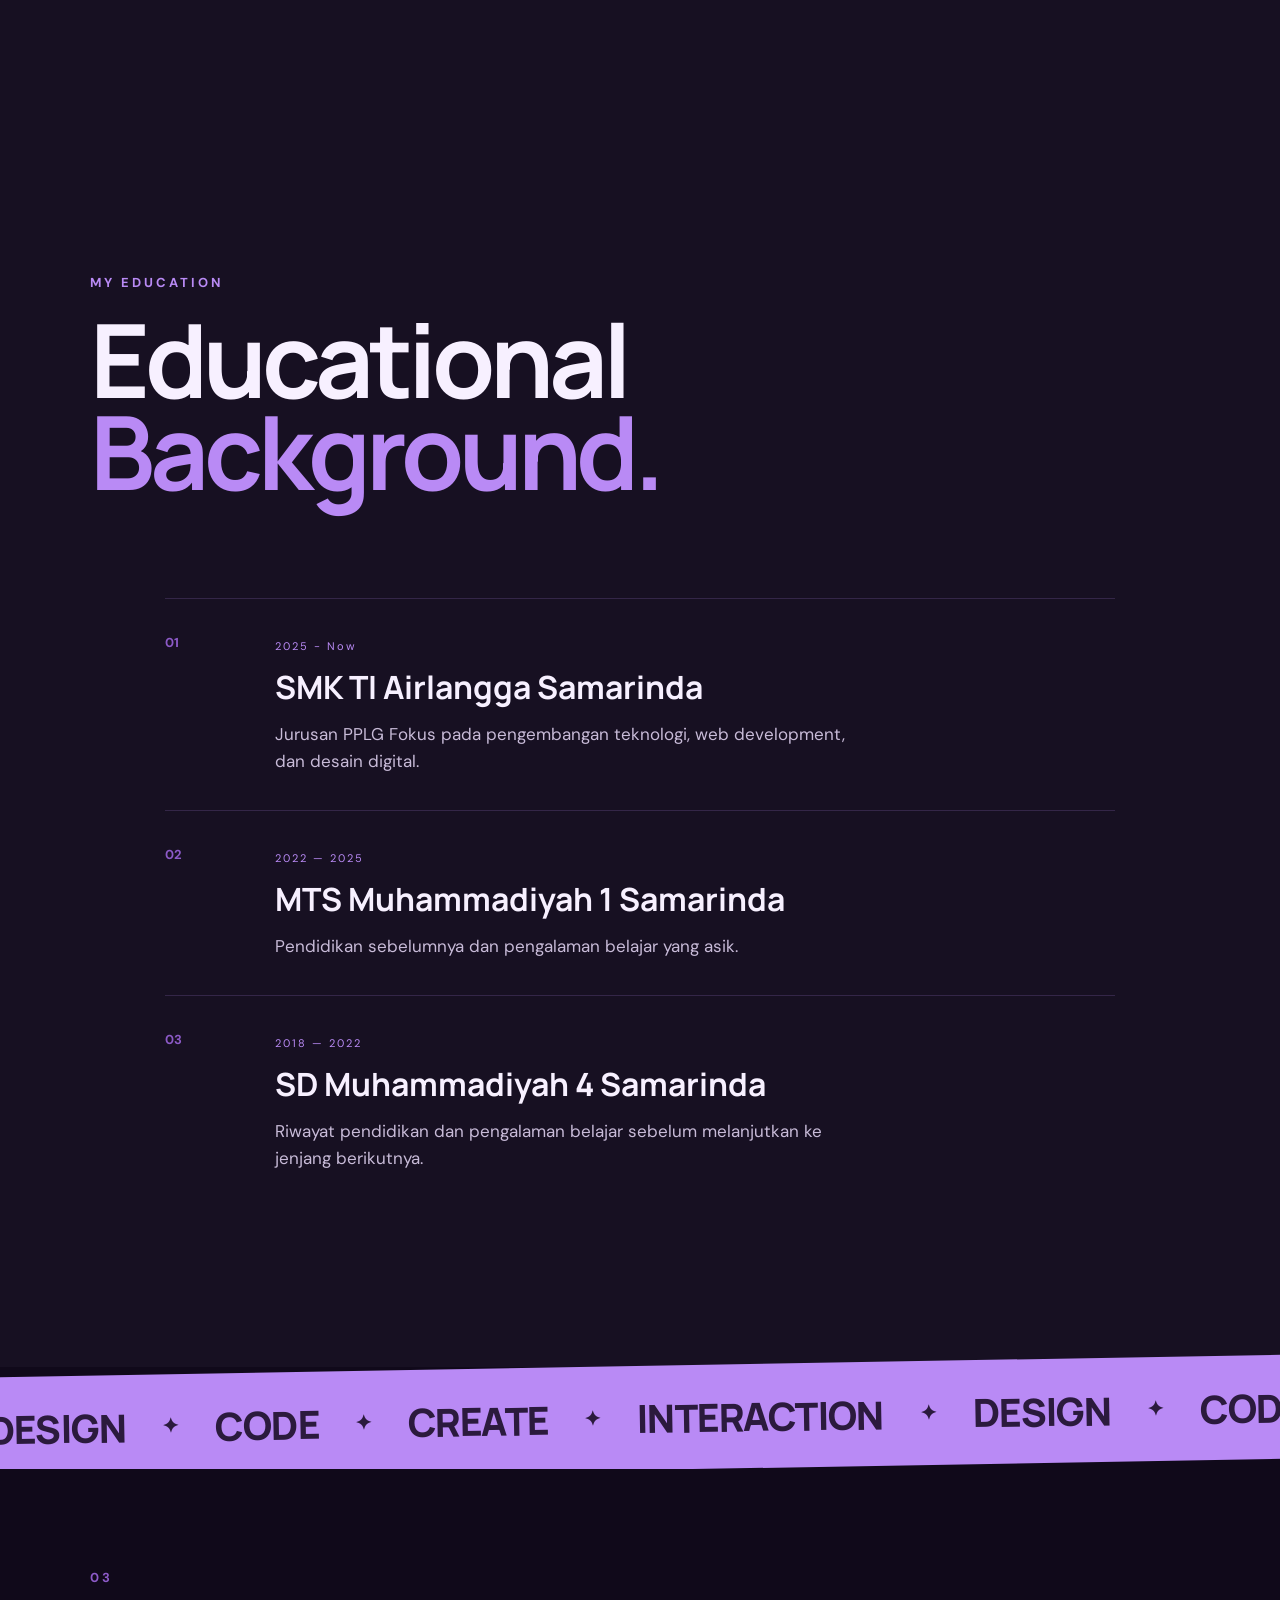
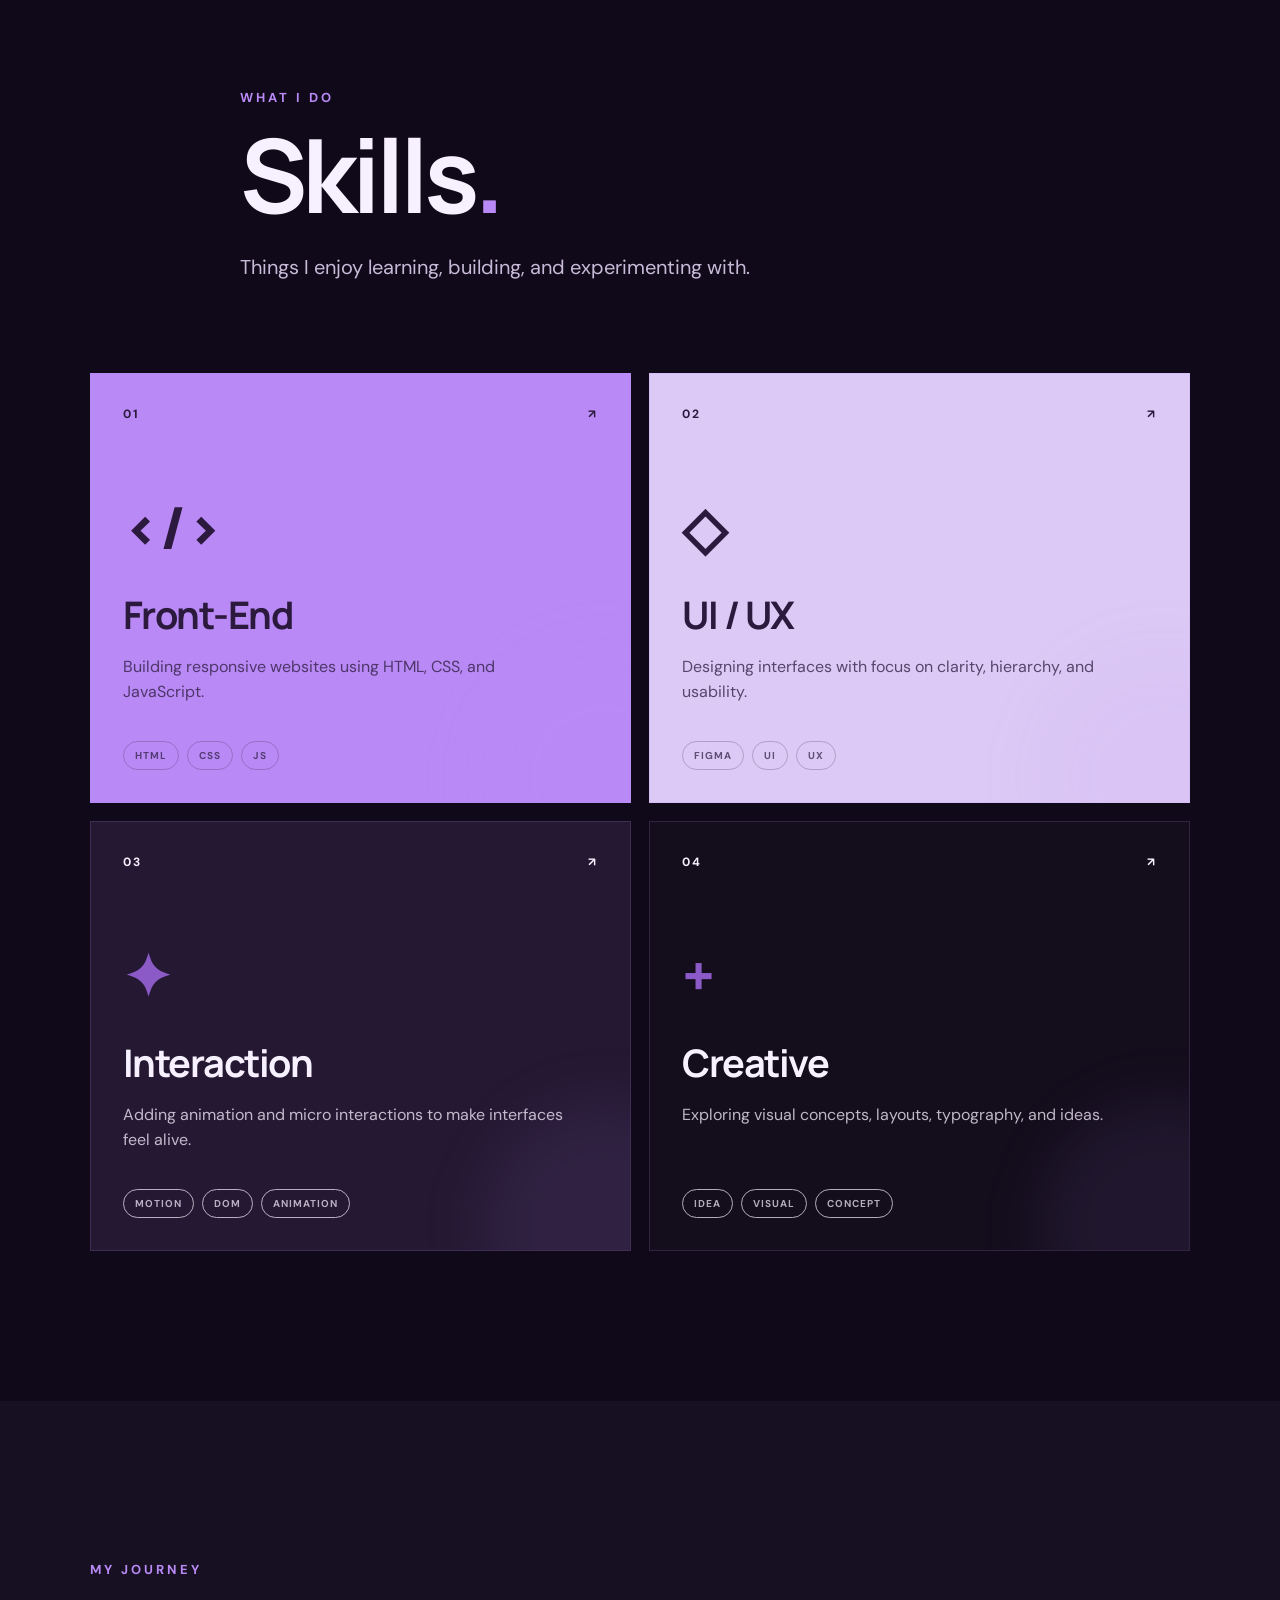
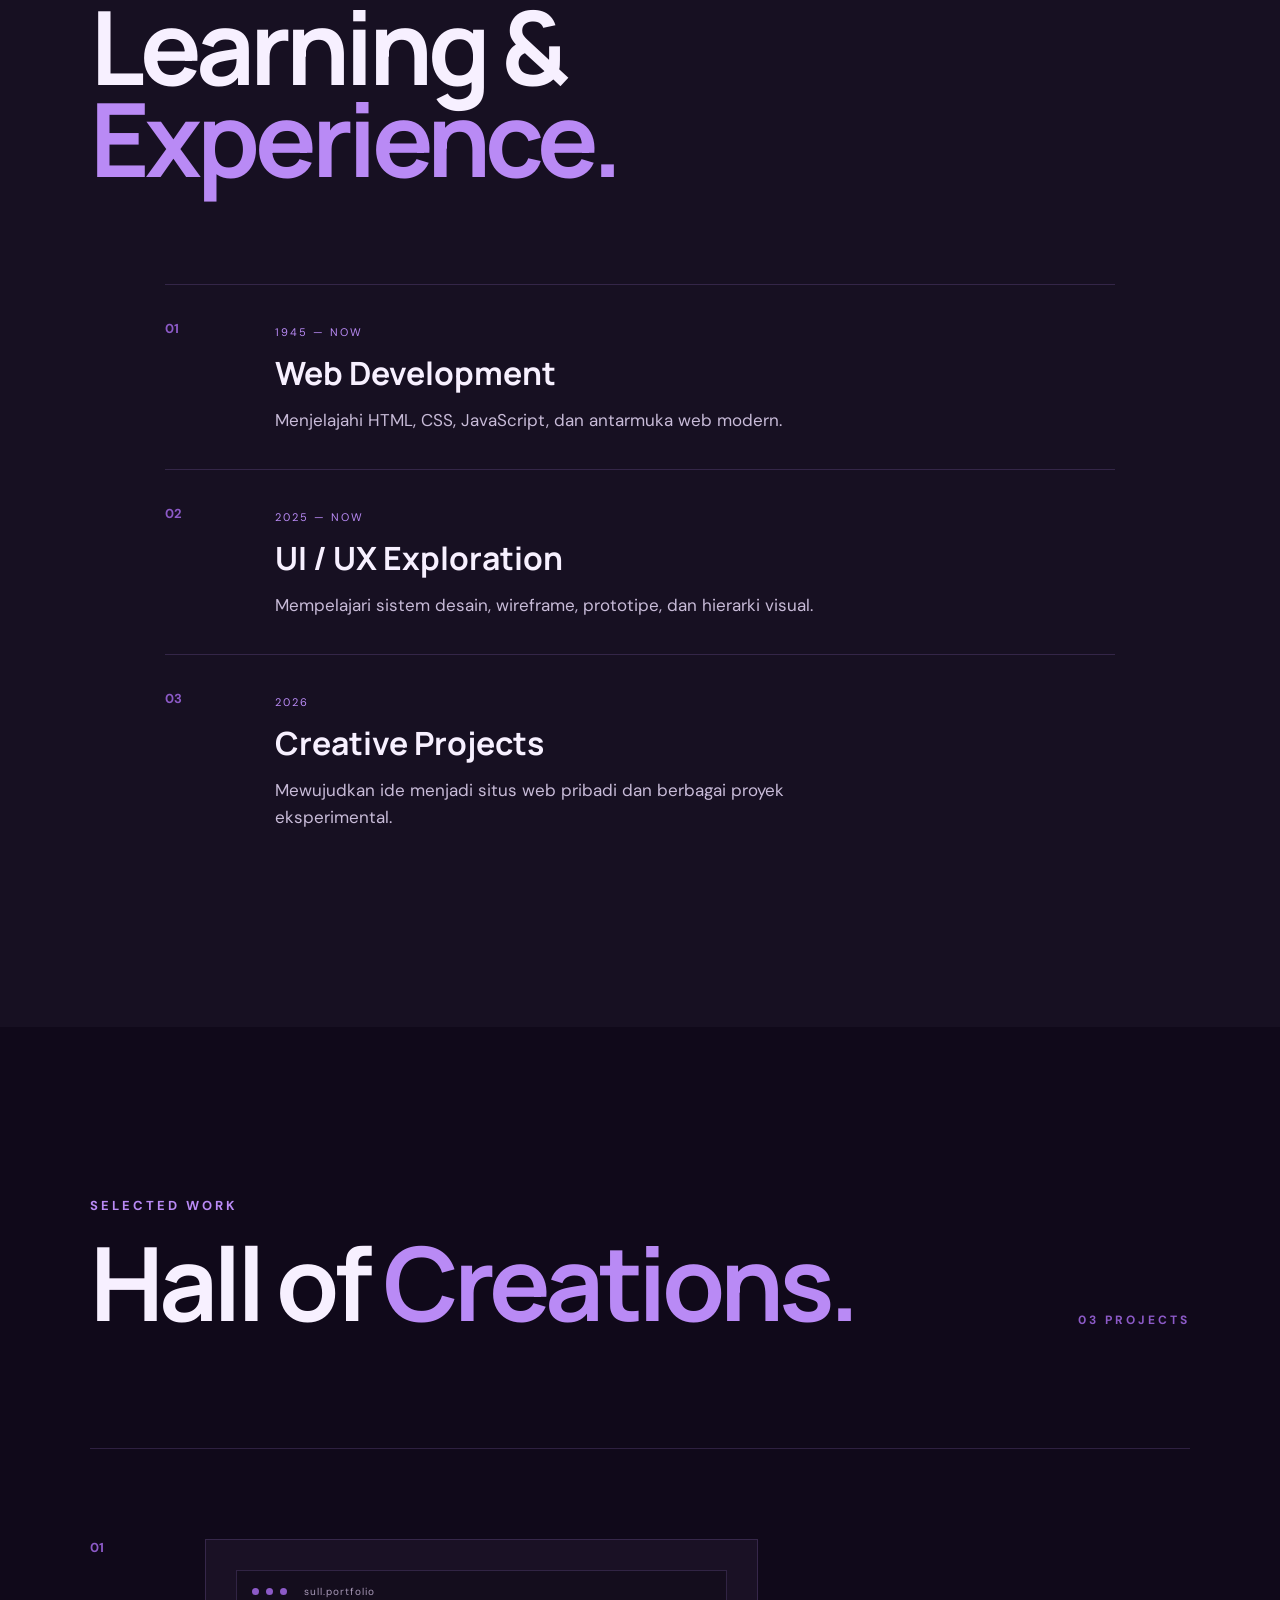
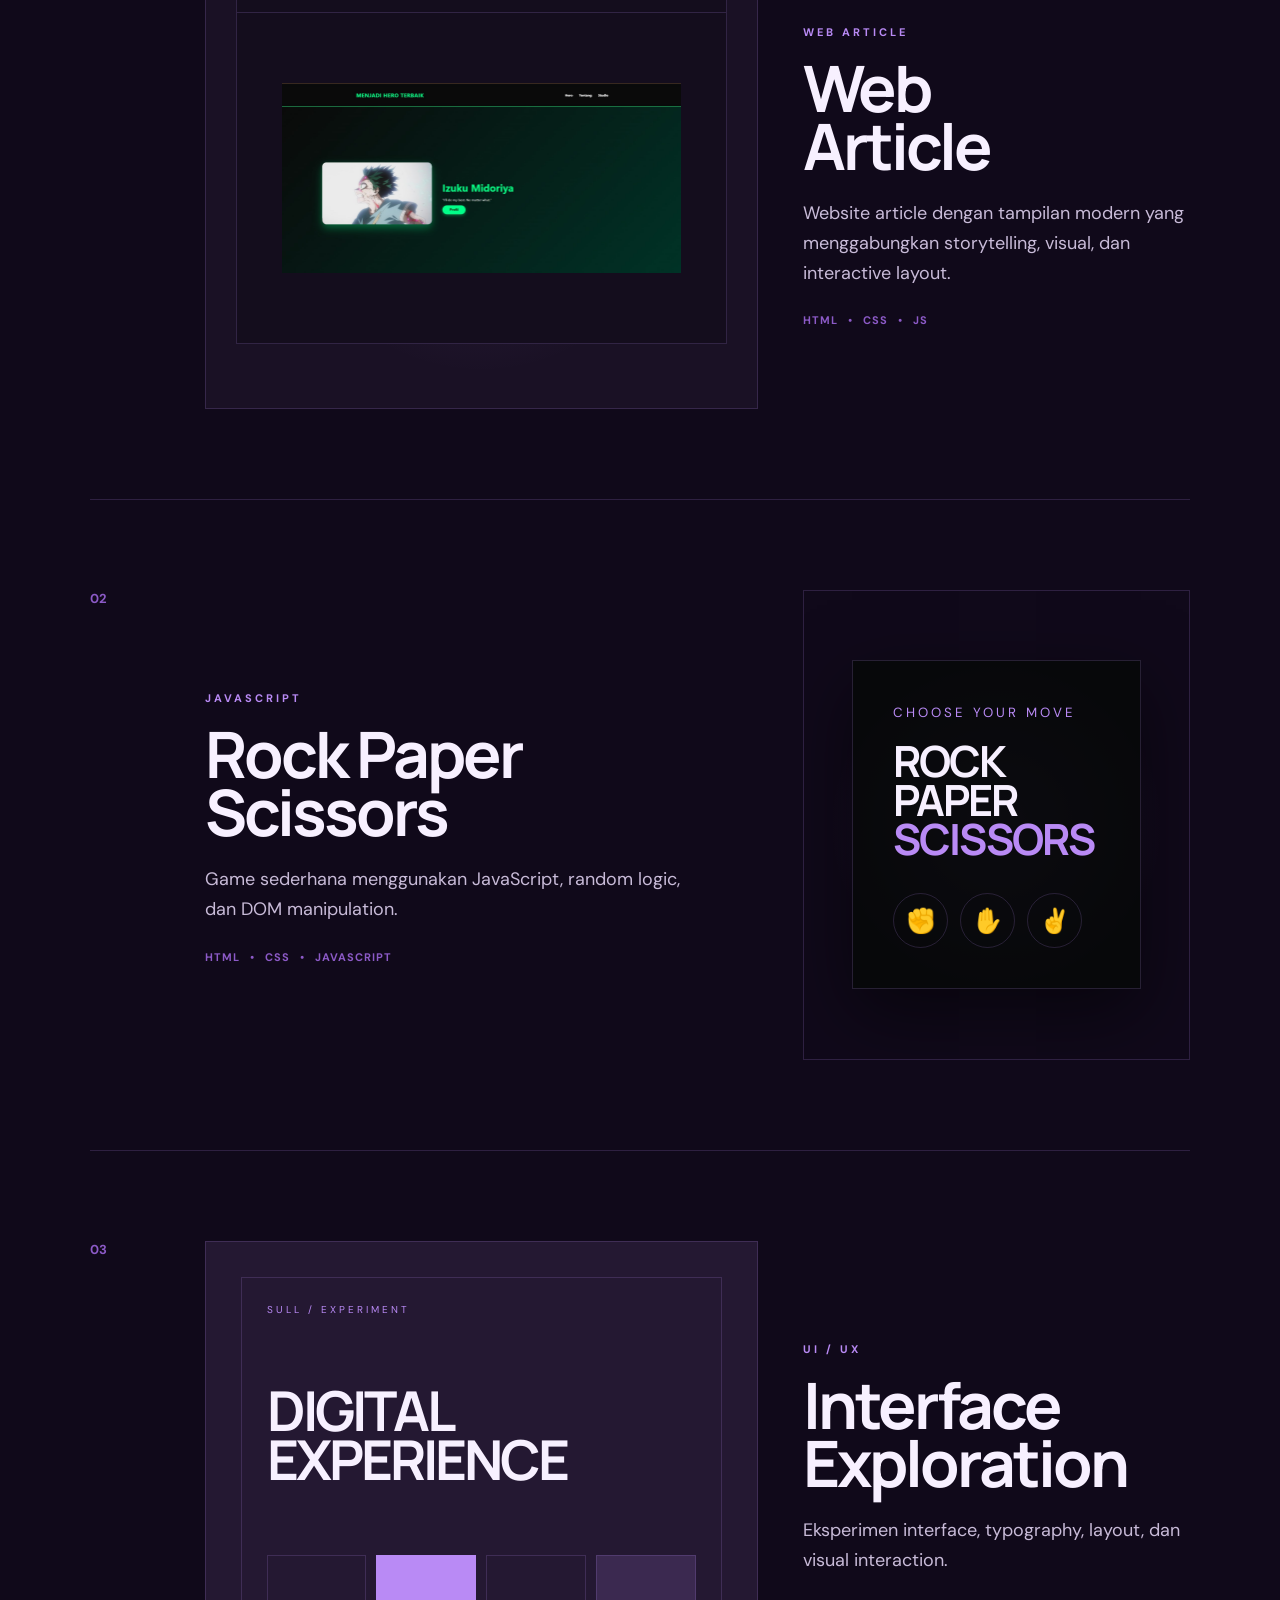
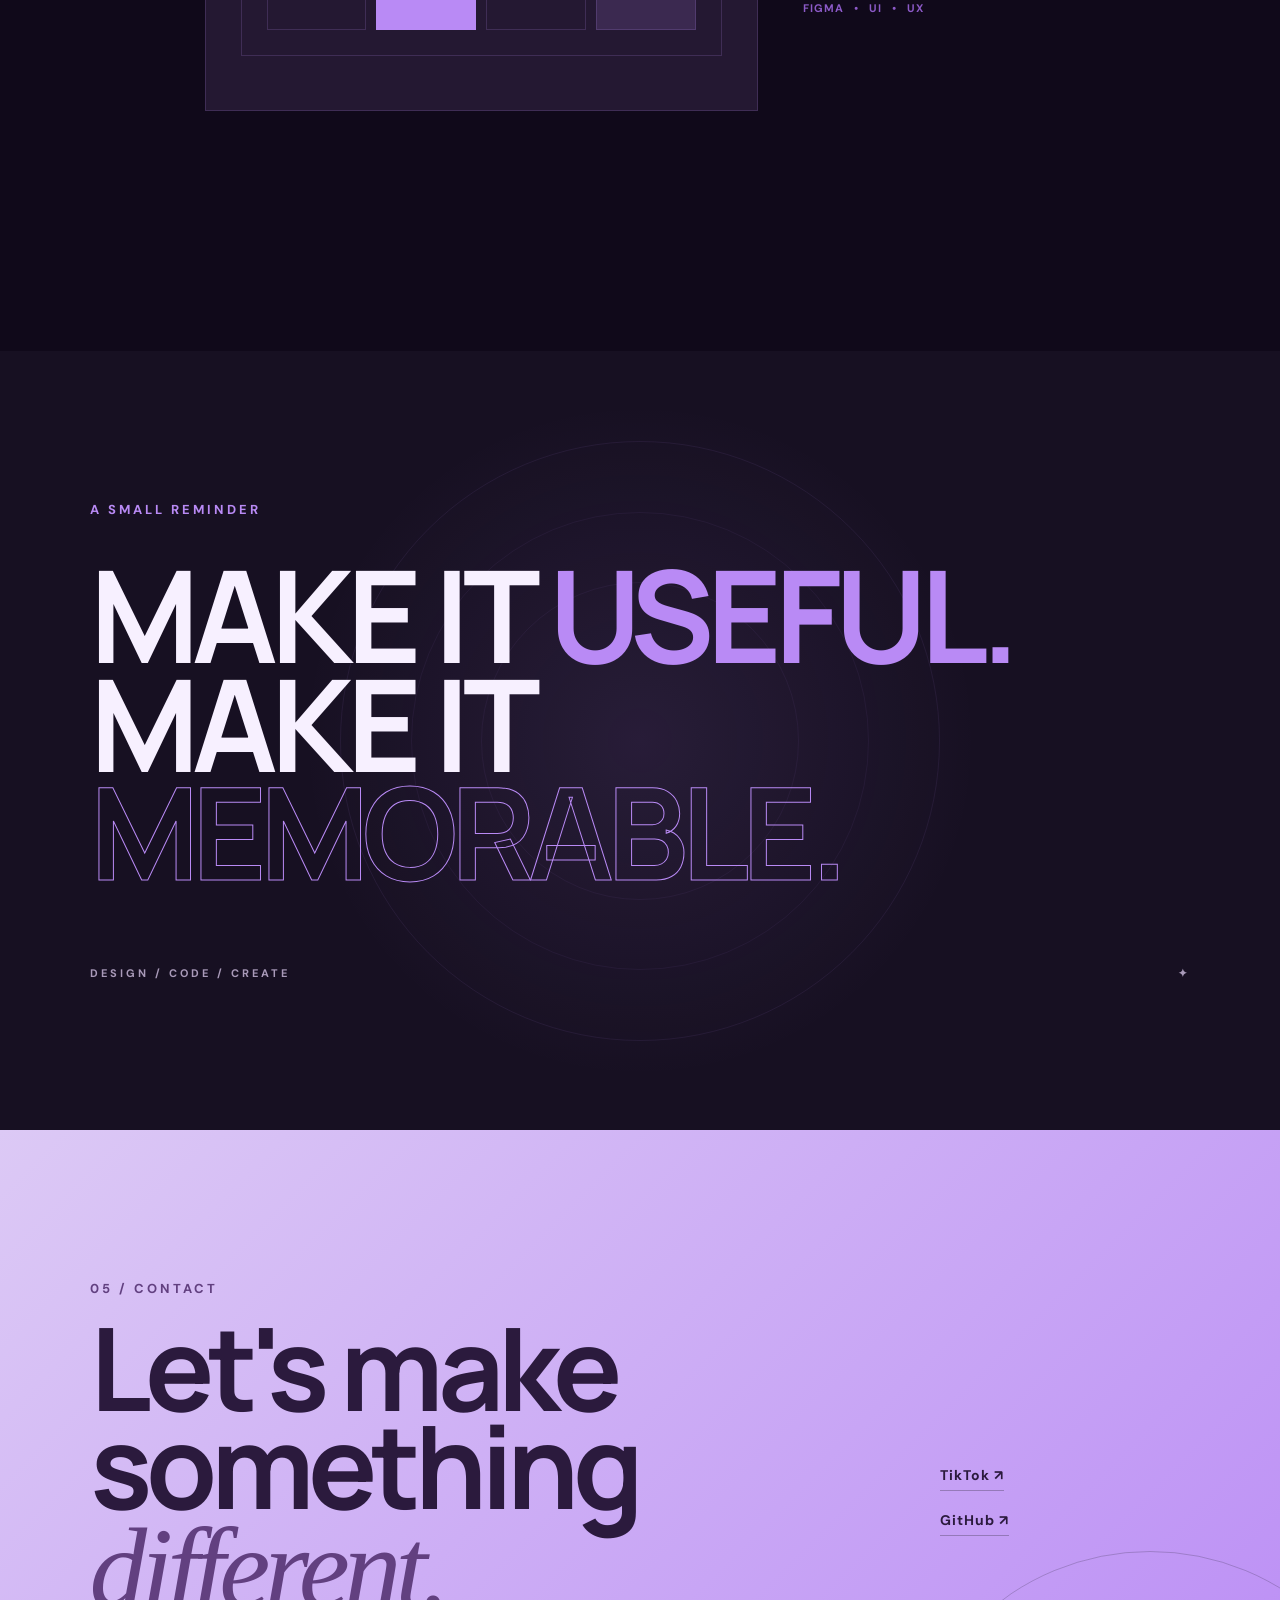
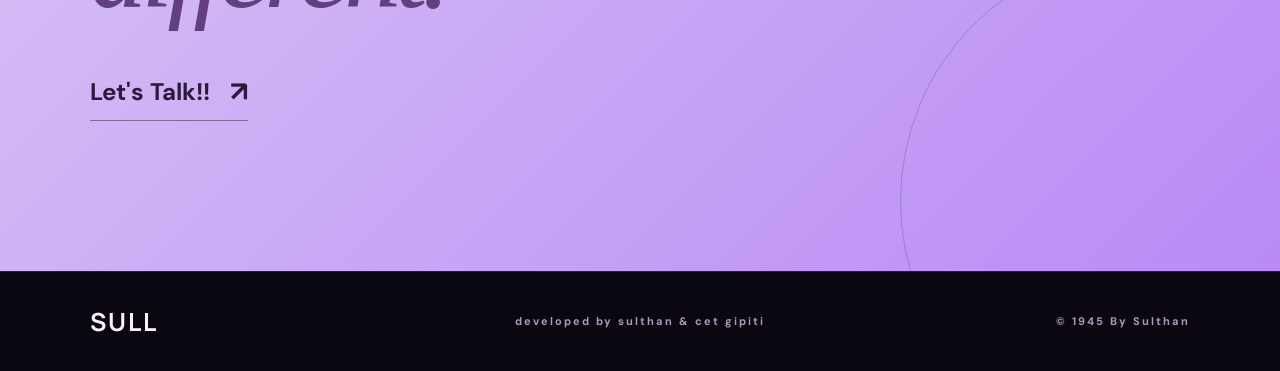
==== commit 3bb0a94b: "pesan commit kamu" ====
--- a/index.html
+++ b/index.html
@@ -47,15 +47,12 @@
             Let's Talk <span>↗</span>
         </a>
 
-        <a href="login.html" class="login-btn">
+        <a href="login.php" class="login-btn">
             LOGIN <span>↗</span>
         </a>
 
 
-        <button class="theme-button" id="themeButton" aria-label="Toggle light mode">
-            ☼
-        </button>
-
+       
         <button class="menu-button" id="menuButton">
             <span></span>
             <span></span>
@@ -95,7 +92,7 @@
                     </p>
 
                     <p class="username reveal">
-                        @sull
+                        @.tnzz4
                     </p>
 
                     <h1 class="hero-title reveal">
@@ -127,7 +124,7 @@
                         <div class="profile-glow"></div>
 
                         <img
-                            src="Ulquiora - light.jpg"
+                            src="shin - haein.jpg"
                             alt="Foto profil SULL"
                         >
 
@@ -288,7 +285,7 @@
 
                     <div>
 
-                        <small>2023 — 2025</small>
+                        <small>2022 — 2025</small>
 
                         <h3>
                             MTS Muhammadiyah 1 Samarinda
@@ -959,7 +956,7 @@
         </div>
 
         <div>
-            DESIGNED & DEVELOPED BY SULTHAN 
+            developed by sulthan & cet gipiti 
         </div>
 
         <div>
--- a/style.css
+++ b/style.css
@@ -6,19 +6,19 @@
 @import url('https://fonts.googleapis.com/css2?family=DM+Sans:wght@400;500;600;700&family=Manrope:wght@500;600;700;800&display=swap');
 
 :root {
-    --black: #050807;
-    --black-2: #080d0b;
-    --black-3: #0d1411;
-
-    --green: #a7c9b2;
-    --green-light: #d8e8dc;
-    --green-dark: #647e6d;
-
-    --white: #f2f5f2;
-    --grey: #aab4ae;
-    --grey-dark: #69736e;
-
-    --line: rgba(167, 201, 178, 0.18);
+    --black: #10091A;
+    --black-2: #171022;
+    --black-3: #21162E;
+
+    --green: #B98AF5;
+    --green-light: #E4D2FF;
+    --green-dark: #8C5AC7;
+
+    --white: #F7F0FF;
+    --grey: #C8BBD8;
+    --grey-dark: #A99AB9;
+
+    --line: rgba(185, 138, 245, 0.18);
 
     --serif: Georgia, "Times New Roman", serif;
     --sans: "DM Sans", sans-serif;
@@ -58,7 +58,7 @@
 
 ::selection {
     background: var(--green);
-    color: var(--black);
+    color: #2B1A3D;
 }
 
 
@@ -76,7 +76,7 @@
     background:
         radial-gradient(
             circle at 50% 20%,
-            rgba(167, 201, 178, 0.045),
+            rgba(185, 138, 245, 0.045),
             transparent 30%
         );
 
@@ -103,8 +103,8 @@
     z-index: 9999;
 
     box-shadow:
-        0 0 12px rgba(167, 201, 178, 0.8),
-        0 0 30px rgba(167, 201, 178, 0.3);
+        0 0 12px rgba(185, 138, 245, 0.8),
+        0 0 30px rgba(185, 138, 245, 0.3);
 }
 
 .cursor-ring {
@@ -113,7 +113,7 @@
     width: 35px;
     height: 35px;
 
-    border: 1px solid rgba(167, 201, 178, 0.55);
+    border: 1px solid rgba(185, 138, 245, 0.55);
 
     border-radius: 50%;
 
@@ -160,7 +160,7 @@
             rgba(5, 8, 7, 0)
         );
 
-    border-bottom: 1px solid rgba(167, 201, 178, 0.06);
+    border-bottom: 1px solid rgba(185, 138, 245, 0.06);
 
     backdrop-filter: blur(12px);
 }
@@ -243,8 +243,8 @@
 }
 
 .nav-button:hover {
-    background: rgba(167, 201, 178, 0.08);
-    border-color: rgba(167, 201, 178, 0.45);
+    background: rgba(185, 138, 245, 0.08);
+    border-color: rgba(185, 138, 245, 0.45);
 
     transform: translateY(-2px);
 }
@@ -266,7 +266,7 @@
     padding: 11px 20px;
 
     background: var(--green);
-    color: var(--black);
+    color: #2B1A3D;
 
     border: 1px solid var(--green);
     border-radius: 999px;
@@ -296,7 +296,7 @@
     color: var(--green-light);
     border-color: var(--green-light);
     transform: translateY(-2px);
-    box-shadow: 0 0 22px rgba(167, 201, 178, 0.12);
+    box-shadow: 0 0 22px rgba(185, 138, 245, 0.12);
 }
 
 .login-btn:hover span {
@@ -374,7 +374,7 @@
     background:
         radial-gradient(
             circle at 78% 45%,
-            rgba(127, 170, 143, 0.13),
+            rgba(150, 95, 220, 0.13),
             transparent 28%
         ),
         var(--black);
@@ -393,7 +393,7 @@
 
     border-radius: 50%;
 
-    background: rgba(145, 190, 158, 0.04);
+    background: rgba(150, 95, 220, 0.04);
 
     filter: blur(80px);
 }
@@ -407,12 +407,12 @@
 
     background-image:
         linear-gradient(
-            rgba(167, 201, 178, 0.07) 1px,
+            rgba(185, 138, 245, 0.07) 1px,
             transparent 1px
         ),
         linear-gradient(
             90deg,
-            rgba(167, 201, 178, 0.07) 1px,
+            rgba(185, 138, 245, 0.07) 1px,
             transparent 1px
         );
 
@@ -465,7 +465,7 @@
     background: var(--green);
 
     box-shadow:
-        0 0 12px rgba(167, 201, 178, 0.8);
+        0 0 12px rgba(185, 138, 245, 0.8);
 
     animation: pulse 2s infinite;
 }
@@ -530,7 +530,7 @@
     color: var(--white);
 
     text-shadow:
-        0 0 60px rgba(167, 201, 178, 0.05);
+        0 0 60px rgba(185, 138, 245, 0.05);
 }
 
 .hero-title span {
@@ -546,7 +546,7 @@
     background: var(--green);
 
     box-shadow:
-        0 0 25px rgba(167, 201, 178, 0.5);
+        0 0 25px rgba(185, 138, 245, 0.5);
 }
 
 .hero-description {
@@ -608,7 +608,7 @@
     background: var(--green);
     border-color: var(--green);
 
-    color: var(--black);
+    color: #2B1A3D;
 
     transform: rotate(12deg) scale(1.05);
 }
@@ -665,7 +665,7 @@
         linear-gradient(
             145deg,
             transparent 40%,
-            rgba(167, 201, 178, 0.14)
+            rgba(185, 138, 245, 0.14)
         );
 
     pointer-events: none;
@@ -682,7 +682,7 @@
 
     transform: translate(-50%, -50%);
 
-    background: rgba(167, 201, 178, 0.16);
+    background: rgba(185, 138, 245, 0.16);
 
     filter: blur(70px);
 }
@@ -879,7 +879,7 @@
 
     background: var(--green);
 
-    color: var(--black);
+    color: #2B1A3D;
 
     transform: rotate(-1deg) scale(1.02);
 }
@@ -1001,7 +1001,7 @@
 
     border-radius: 50%;
 
-    background: rgba(167, 201, 178, 0.08);
+    background: rgba(185, 138, 245, 0.08);
 
     filter: blur(30px);
 
@@ -1011,7 +1011,7 @@
 .skill-card:hover {
     transform: translateY(-8px);
 
-    border-color: rgba(167, 201, 178, 0.4);
+    border-color: rgba(185, 138, 245, 0.4);
 }
 
 .skill-card:hover::before {
@@ -1021,25 +1021,25 @@
 .skill-card.green {
     background: var(--green);
 
-    color: var(--black);
+    color: #2B1A3D;
 
     border-color: var(--green);
 }
 
 .skill-card.cream {
-    background: #dce5de;
-
-    color: var(--black);
+    background: #DCC9F5;
+
+    color: #2B1A3D;
 }
 
 .skill-card.grey {
-    background: #151d19;
+    background: #241832;
 
     color: var(--white);
 }
 
 .skill-card.dark {
-    background: #070a09;
+    background: #130D1C;
 
     color: var(--white);
 }
@@ -1067,7 +1067,7 @@
 
 .skill-card.green .skill-icon,
 .skill-card.cream .skill-icon {
-    color: #496352;
+    color: #624080;
 }
 
 .skill-card h3 {
@@ -1276,7 +1276,7 @@
 }
 
 .project-preview:hover {
-    border-color: rgba(167, 201, 178, 0.45);
+    border-color: rgba(185, 138, 245, 0.45);
 }
 
 
@@ -1290,10 +1290,10 @@
     background:
         radial-gradient(
             circle at center,
-            rgba(167, 201, 178, 0.1),
+            rgba(185, 138, 245, 0.1),
             transparent 55%
         ),
-        #0b100e;
+        #1A1125;
 }
 
 .browser {
@@ -1301,7 +1301,7 @@
 
     border: 1px solid var(--line);
 
-    background: #080c0a;
+    background: #140D1D;
 }
 
 .browser-bar {
@@ -1401,7 +1401,7 @@
     background:
         radial-gradient(
             circle at center,
-            rgba(167, 201, 178, 0.12),
+            rgba(185, 138, 245, 0.12),
             transparent 55%
         );
 }
@@ -1470,7 +1470,7 @@
 .rps-buttons b:hover {
     background: var(--green);
 
-    color: var(--black);
+    color: #2B1A3D;
 
     transform: translateY(-5px);
 }
@@ -1483,7 +1483,7 @@
 .ui-preview {
     padding: 35px;
 
-    background: #111813;
+    background: #241832;
 }
 
 .fake-ui {
@@ -1535,7 +1535,7 @@
 }
 
 .fake-ui-grid i:nth-child(4) {
-    background: rgba(167, 201, 178, 0.15);
+    background: rgba(185, 138, 245, 0.15);
 }
 
 
@@ -1646,7 +1646,7 @@
     background:
         radial-gradient(
             circle at 50% 50%,
-            rgba(167, 201, 178, 0.1),
+            rgba(185, 138, 245, 0.1),
             transparent 45%
         ),
         var(--black-2);
@@ -1663,7 +1663,7 @@
 
     transform: translate(-50%, -50%);
 
-    border: 1px solid rgba(167, 201, 178, 0.08);
+    border: 1px solid rgba(185, 138, 245, 0.08);
 
     border-radius: 50%;
 }
@@ -1676,7 +1676,7 @@
 
     inset: 70px;
 
-    border: 1px solid rgba(167, 201, 178, 0.06);
+    border: 1px solid rgba(185, 138, 245, 0.06);
 
     border-radius: 50%;
 }
@@ -1752,7 +1752,7 @@
 
     background: var(--green);
 
-    color: var(--black);
+    color: #2B1A3D;
 }
 
 .contact-orb {
@@ -1770,7 +1770,7 @@
 }
 
 .contact-content .label {
-    color: #496352;
+    color: #624080;
 }
 
 .contact h2 {
@@ -1788,7 +1788,7 @@
 
     font-weight: 400;
 
-    color: #496352;
+    color: #624080;
 }
 
 .email-link {
@@ -1864,7 +1864,7 @@
 
     align-items: center;
 
-    background: #030504;
+    background: #0B0710;
 
     border-top: 1px solid var(--line);
 
@@ -2416,301 +2416,17 @@
     transform: rotate(25deg) scale(1.08);
 
     background: var(--green);
-    color: var(--black);
+    color: #2B1A3D;
 
     border-color: var(--green);
 }
 
 
-/* =========================================
-   LIGHT MODE VARIABLES
-========================================= */
-
-body.light-mode {
-
-    --black: #f4f1e9;
-    --black-2: #ebe8df;
-    --black-3: #ddd9cf;
-
-    --green: #486554;
-    --green-light: #274536;
-    --green-dark: #6d8175;
-
-    --white: #101612;
-    --grey: #59635d;
-    --grey-dark: #7a827d;
-
-    --line: rgba(39, 69, 54, 0.18);
-}
-
-
-/* =========================================
-   LIGHT MODE BODY
-========================================= */
-
-body.light-mode {
-    background: var(--black);
-    color: var(--white);
-}
-
-body.light-mode::before {
-    background:
-        radial-gradient(
-            circle at 50% 20%,
-            rgba(72, 101, 84, 0.08),
-            transparent 30%
-        );
-
-    mix-blend-mode: multiply;
-}
-
-
-/* =========================================
-   LIGHT MODE NAVBAR
-========================================= */
-
-body.light-mode .navbar {
-
-    background:
-        linear-gradient(
-            to bottom,
-            rgba(244, 241, 233, 0.95),
-            rgba(244, 241, 233, 0.65)
-        );
-
-    border-bottom-color:
-        rgba(39, 69, 54, 0.12);
-}
-
-body.light-mode .navbar nav a:hover {
-    color: var(--green-light);
-}
-
-body.light-mode .nav-button {
-    color: var(--green-light);
-}
-
-body.light-mode .nav-button:hover {
-    background: rgba(72, 101, 84, 0.08);
-}
-
-body.light-mode .menu-button span {
-    background: var(--green-light);
-}
-
-
-/* =========================================
-   LIGHT MODE HERO
-========================================= */
-
-body.light-mode .hero {
-
-    background:
-        radial-gradient(
-            circle at 78% 45%,
-            rgba(72, 101, 84, 0.12),
-            transparent 28%
-        ),
-        var(--black);
-}
-
-body.light-mode .hero-grid {
-
-    background-image:
-        linear-gradient(
-            rgba(39, 69, 54, 0.07) 1px,
-            transparent 1px
-        ),
-        linear-gradient(
-            90deg,
-            rgba(39, 69, 54, 0.07) 1px,
-            transparent 1px
-        );
-}
-
-body.light-mode .hero::before {
-    background: rgba(72, 101, 84, 0.05);
-}
-
-
-/* =========================================
-   LIGHT MODE PROFILE
-========================================= */
-
-body.light-mode .profile-frame {
-
-    background: var(--black-3);
-
-    border-color: var(--line);
-}
-
-body.light-mode .profile-frame::before {
-
-    background:
-        linear-gradient(
-            145deg,
-            transparent 40%,
-            rgba(72, 101, 84, 0.13)
-        );
-}
-
-body.light-mode .profile-glow {
-    background: rgba(72, 101, 84, 0.14);
-}
-
-
-/* =========================================
-   LIGHT MODE ABOUT
-========================================= */
-
-body.light-mode .about {
-    background: var(--black-2);
-}
-
-
-/* =========================================
-   LIGHT MODE MARQUEE
-========================================= */
-
-body.light-mode .color-marquee {
-
-    background: var(--green);
-    color: #f4f1e9;
-}
-
-
-/* =========================================
-   LIGHT MODE SKILLS
-========================================= */
-
-body.light-mode .skills {
-    background: var(--black);
-}
-
-body.light-mode .skill-card.green {
-    background: #486554;
-    color: #f4f1e9;
-}
-
-body.light-mode .skill-card.cream {
-    background: #d7ddd5;
-}
-
-body.light-mode .skill-card.grey {
-    background: #c4ccc5;
-    color: #101612;
-}
-
-body.light-mode .skill-card.dark {
-    background: #e1ded5;
-    color: #101612;
-}
-
-
-/* =========================================
-   LIGHT MODE EXPERIENCE
-========================================= */
-
-body.light-mode .experience {
-    background: var(--black-2);
-}
-
-
-/* =========================================
-   LIGHT MODE WORK
-========================================= */
-
-body.light-mode .work {
-    background: var(--black);
-}
-
-body.light-mode .portfolio-preview {
-
-    background:
-        radial-gradient(
-            circle at center,
-            rgba(72, 101, 84, 0.12),
-            transparent 55%
-        ),
-        #dedbd2;
-}
-
-body.light-mode .browser {
-    background: #f4f1e9;
-}
-
-body.light-mode .rps-preview {
-
-    background:
-        radial-gradient(
-            circle at center,
-            rgba(72, 101, 84, 0.14),
-            transparent 55%
-        );
-}
-
-body.light-mode .rps-card {
-    background: rgba(244, 241, 233, 0.85);
-
-    box-shadow:
-        0 25px 70px rgba(39, 69, 54, 0.15);
-}
-
-body.light-mode .ui-preview {
-    background: #d9ded7;
-}
-
-body.light-mode .fake-ui {
-    background: rgba(244, 241, 233, 0.35);
-}
-
-
-/* =========================================
-   LIGHT MODE STATEMENT
-========================================= */
-
-body.light-mode .statement {
-
-    background:
-        radial-gradient(
-            circle at 50% 50%,
-            rgba(72, 101, 84, 0.10),
-            transparent 45%
-        ),
-        var(--black-2);
-}
-
-
-/* =========================================
-   LIGHT MODE CONTACT
-========================================= */
-
-body.light-mode .contact {
-    background: var(--green);
-    color: #f4f1e9;
-}
-
-body.light-mode .contact h2 em {
-    color: #d8e5dc;
-}
-
-body.light-mode .contact-content .label {
-    color: #d8e5dc;
-}
-
-
-/* =========================================
-   LIGHT MODE FOOTER
-========================================= */
-
-body.light-mode footer {
-    background: #d8d5cc;
-    color: #66716a;
-}
-
-body.light-mode .footer-logo {
-    color: #101612;
-}
+
+
+
+
+
 
 
 /* =========================================
@@ -3093,7 +2809,7 @@
 .theme-button:hover {
     transform: rotate(20deg);
     background: var(--green);
-    color: var(--black);
+    color: #2B1A3D;
     border-color: var(--green);
 }
 
@@ -3102,25 +2818,24 @@
    LIGHT MODE
 ========================================================= */
 
+
+/* LIGHT MODE VARIABLES */
 body.light-mode {
-
-    --black: #f4f2eb;
-    --black-2: #eeece4;
-    --black-3: #e4e2d9;
-
-    --green: #9fbea9;
-    --green-light: #c8d8ce;
-    --green-dark: #536b5d;
-
-    --white: #111513;
-    --grey: #4f5752;
-    --grey-dark: #737b76;
-
-    --line: rgba(40, 60, 48, 0.18);
-
-    background: var(--black);
-    color: var(--white);
-}
+    --black: #F8F8F6;
+    --black-2: #F0EFF3;
+    --black-3: #E2E0E7;
+
+    --green: #62B9D8;
+    --green-light: #A7E0EF;
+    --green-dark: #397FA8;
+
+    --white: #292437;
+    --grey: #514A60;
+    --grey-dark: #6D6579;
+
+    --line: rgba(57, 127, 168, 0.22);
+}
+
 
 
 /* NAVBAR */
@@ -3146,7 +2861,7 @@
     background:
         radial-gradient(
             circle at 78% 45%,
-            rgba(127, 170, 143, 0.16),
+            rgba(150, 95, 220, 0.16),
             transparent 28%
         ),
         var(--black);
@@ -3158,12 +2873,12 @@
 
     background-image:
         linear-gradient(
-            rgba(70, 95, 80, 0.08) 1px,
+            rgba(140, 90, 199, 0.08) 1px,
             transparent 1px
         ),
         linear-gradient(
             90deg,
-            rgba(70, 95, 80, 0.08) 1px,
+            rgba(140, 90, 199, 0.08) 1px,
             transparent 1px
         );
 }
@@ -3210,21 +2925,21 @@
 
 body.light-mode .skill-card.cream {
 
-    background: #e1e6df;
+    background: #E9DFF4;
 }
 
 body.light-mode .skill-card.grey {
 
-    background: #d5ddd7;
-
-    color: #111513;
+    background: #E4D8F0;
+
+    color: #2B1A3D;
 }
 
 body.light-mode .skill-card.dark {
 
-    background: #c1cec5;
-
-    color: #111513;
+    background: #D8C4EA;
+
+    color: #2B1A3D;
 }
 
 
@@ -3243,15 +2958,15 @@
     background:
         radial-gradient(
             circle at center,
-            rgba(120, 155, 135, 0.15),
+            rgba(140, 90, 199, 0.15),
             transparent 55%
         ),
-        #e1e3dc;
+        #E9DFF4;
 }
 
 body.light-mode .browser {
 
-    background: #f0f0ea;
+    background: #F8F4FC;
 }
 
 
@@ -3262,7 +2977,7 @@
     background:
         radial-gradient(
             circle at center,
-            rgba(120, 155, 135, 0.18),
+            rgba(140, 90, 199, 0.18),
             transparent 55%
         );
 }
@@ -3280,7 +2995,7 @@
 
 body.light-mode .ui-preview {
 
-    background: #dfe5df;
+    background: #E4D8F0;
 }
 
 
@@ -3291,7 +3006,7 @@
     background:
         radial-gradient(
             circle at 50% 50%,
-            rgba(130, 170, 145, 0.14),
+            rgba(140, 90, 199, 0.14),
             transparent 45%
         ),
         var(--black-2);
@@ -3302,7 +3017,7 @@
 
 body.light-mode footer {
 
-    background: #dfe2dc;
+    background: #E4D8F0;
 }
 
 
@@ -3320,7 +3035,7 @@
 
 body.light-mode .navbar.menu-open nav a {
 
-    color: #111513;
+    color: #2B1A3D;
 }
 
 body.light-mode .navbar.menu-open nav a:hover {
@@ -3349,14 +3064,14 @@
     background: var(--green-dark);
 
     box-shadow:
-        0 0 12px rgba(83, 107, 93, 0.5),
-        0 0 30px rgba(83, 107, 93, 0.15);
+        0 0 12px rgba(140, 90, 199, 0.5),
+        0 0 30px rgba(140, 90, 199, 0.15);
 }
 
 body.light-mode .cursor-ring {
 
     border-color:
-        rgba(83, 107, 93, 0.45);
+        rgba(140, 90, 199, 0.45);
 }
 
 
@@ -3379,38 +3094,52 @@
 
 }
 
-/* LIGHT MODE - MOBILE MENU SAJA */
-
-body.light-mode .navbar.menu-open nav {
-    background: rgba(244, 242, 235, 0.98);
-}
-
-body.light-mode .navbar.menu-open nav a {
-    color: #111513;
-}
-
-/* FIX UI/UX CARD - LIGHT MODE */
-
-body.light-mode .skill-card.cream {
-    background: #d7ddd5;
-    color: #101612;
-}
-
-body.light-mode .skill-card.cream h3,
-body.light-mode .skill-card.cream p,
-body.light-mode .skill-card.cream .card-top,
-body.light-mode .skill-card.cream .skill-icon {
-    color: #101612;
-}
-
-body.light-mode .skill-card.cream .skill-tags span {
-    color: #101612;
-    border-color: rgba(16, 22, 18, 0.35);
-}
-
-.project-image {
-    width: 100%;
-    height: 100%;
-    object-fit: cover;
-    display: block;
-}+
+
+/* =========================================================
+   SULL PURPLE HAIR PALETTE — READABILITY POLISH
+   Inspired by the purple gradient in the reference image.
+========================================================= */
+
+html, body, .navbar, .section, .skill-card, .project-preview,
+.contact, footer, .theme-button, .login-btn {
+    transition:
+        background-color 0.35s ease,
+        color 0.35s ease,
+        border-color 0.35s ease;
+}
+
+/* Make muted text readable on the dark purple theme */
+
+
+/* Light lavender cards use deep plum text, never pure black */
+.skill-card.green,
+.skill-card.cream {
+    color: #2B1A3D;
+}
+.skill-card.green h3,
+.skill-card.green p,
+.skill-card.green .card-top,
+.skill-card.green .skill-icon,
+.skill-card.cream h3,
+.skill-card.cream p,
+.skill-card.cream .card-top,
+.skill-card.cream .skill-icon {
+    color: #2B1A3D;
+}
+.skill-card.green .skill-tags span,
+.skill-card.cream .skill-tags span {
+    color: #2B1A3D;
+    border-color: rgba(43, 26, 61, 0.35);
+}
+
+/* Contact section: pale lavender surface with readable plum text */
+.contact {
+    background: linear-gradient(135deg, #DCC9F5, #B98AF5);
+    color: #2B1A3D;
+}
+.contact .label,
+.contact h2 em {
+    color: #624080;
+}
+
